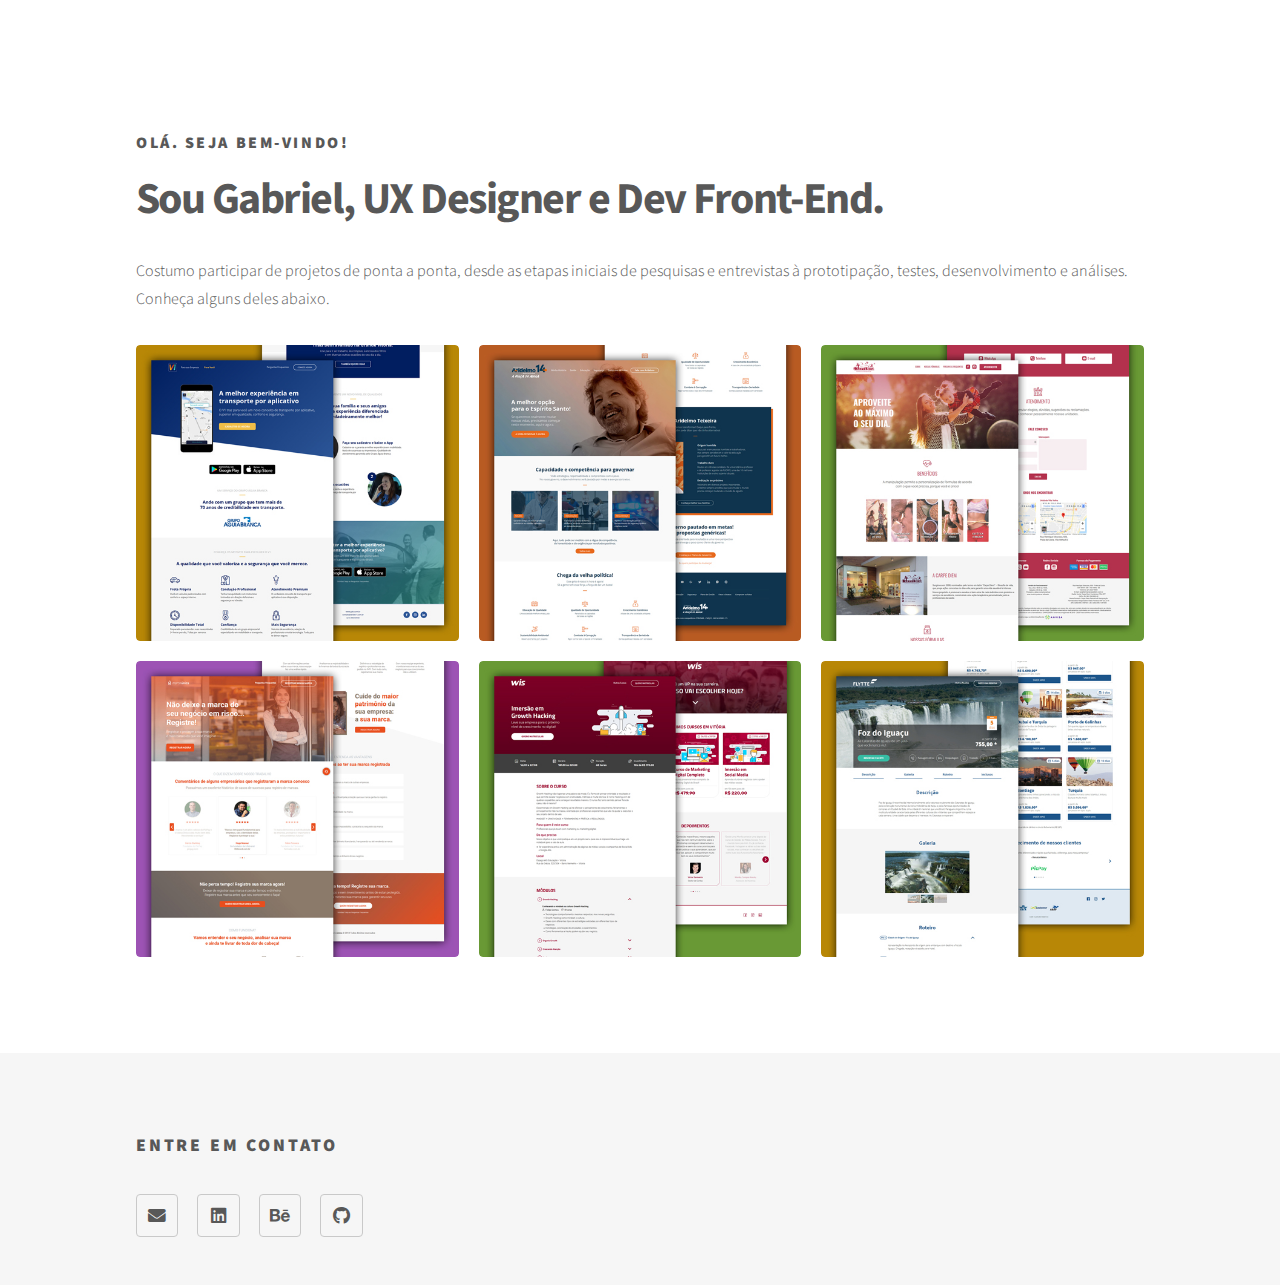
==== index.html @ 39675f52 "Add base files" ====
<!DOCTYPE HTML>
<html>
	<head>
		<title>Gabriel Morozeski | UX Developer</title>
		<meta charset="utf-8" />
		<meta name="viewport" content="width=device-width, initial-scale=1, shrink-to-fit=no">
		<link rel="stylesheet" href="assets/css/main.css" />
		<noscript><link rel="stylesheet" href="assets/css/noscript.css" /></noscript>
	</head>
	<body class="is-preload">
		<!-- Wrapper -->
			<div id="wrapper">

				<!-- Header -->
					<header id="header">
						<div class="inner">

							<!-- Call -->
								<a href="index.html" class="logo">
									<span class="title">Olá. Seja bem-vindo!</span>
								</a>
						</div>
					</header>

				<!-- Main -->
					<div id="main">
						<div class="inner">
							<header>
								<h1>Sou Gabriel, UX Designer e Dev Front-End.</h1>
								<p>Costumo participar de projetos de ponta a ponta, desde as etapas iniciais de pesquisas e entrevistas à prototipação, testes, desenvolvimento e análises.
                  <br>Conheça alguns deles abaixo.
                </p>
							</header>
							<section class="tiles">
								<article class="style1">
									<span class="image">
										<img src="images/pic01.jpg" alt="Preview do projeto V1 do Grupo Águia Branca" />
									</span>
									<a href="https://andev1.com.br/" target="_blank"></a>
								</article>
								<article class="style2">
									<span class="image">
										<img src="images/pic02.jpg" alt="Preview do projeto de Aridelmo, candidato a governador do Espírito Santo" />
									</span>
									<a href="https://aridelmo14.com.br/" target="_blank"></a>
								</article>
								<article class="style3">
									<span class="image">
										<img src="images/pic03.jpg" alt="Preview do projeto para a Farmácia Carpe Diem" />
									</span>
									<a href="https://farmaciacarpediem.com.br/" target="_blank"></a>
								</article>
								<article class="style4">
									<span class="image">
										<img src="images/pic04.jpg" alt="Preview do projeto Marca Única" />
									</span>
									<a href="https://marcaunica.com/" target="_blank"></a>
								</article>
								<article class="style5">
									<span class="image">
										<img src="images/pic05.jpg" alt="Preview do projeto de cursos presenciais da Wis Educação" />
									</span>
									<a href="https://cursos.wiseducacao.com.br/" target="_blank"></a>
								</article>
								<article class="style6">
									<span class="image">
										<img src="images/pic06.jpg" alt="Preview do projeto da Flytte" />
									</span>
									<a href="https://flytte.com.br/pacotes/" target="_blank"></a>
								</article>
							</section>
						</div>
					</div>

				<!-- Footer -->
					<footer id="footer">
						<div class="inner">
							<section>
								<h2>Entre em contato</h2>
								<ul class="icons">
                  <li><a href="mailto:gmorozeski@gmail.com" class="icon solid style2 fa-envelope" target="_blank"><span class="label">Email</span></a></li>
									<li><a href="https://www.linkedin.com/in/gmorozeski/" class="icon brands style2 fa-linkedin" target="_blank"><span class="label">LinkedIn</span></a></li>
									<li><a href="https://www.behance.net/gmorozeski" class="icon brands style2 fa-behance" target="_blank"><span class="label">Behance</span></a></li>
									<li><a href="https://github.com/gmorozeski" class="icon brands style2 fa-github" target="_blank"><span class="label">GitHub</span></a></li>
								</ul>
							</section>
						</div>
					</footer>

			</div>

		<!-- Scripts -->
			<script src="assets/js/jquery.min.js"></script>
			<script src="assets/js/browser.min.js"></script>
			<script src="assets/js/breakpoints.min.js"></script>
			<script src="assets/js/util.js"></script>
			<script src="assets/js/main.js"></script>

	</body>
</html>
---- assets/css/main.css ----
@import url(fontawesome-all.min.css);
@import url("https://fonts.googleapis.com/css?family=Source+Sans+Pro:300,700,900");
/*
	Phantom by HTML5 UP
	html5up.net | @ajlkn
	Free for personal and commercial use under the CCA 3.0 license (html5up.net/license)
*/
html, body, div, span, applet, object,
iframe, h1, h2, h3, h4, h5, h6, p, blockquote,
pre, a, abbr, acronym, address, big, cite,
code, del, dfn, em, img, ins, kbd, q, s, samp,
small, strike, strong, sub, sup, tt, var, b,
u, i, center, dl, dt, dd, ol, ul, li, fieldset,
form, label, legend, table, caption, tbody,
tfoot, thead, tr, th, td, article, aside,
canvas, details, embed, figure, figcaption,
footer, header, hgroup, menu, nav, output, ruby,
section, summary, time, mark, audio, video {
  margin: 0;
  padding: 0;
  border: 0;
  font-size: 100%;
  font: inherit;
  vertical-align: baseline; }

article, aside, details, figcaption, figure,
footer, header, hgroup, menu, nav, section {
  display: block; }

body {
  line-height: 1; }

ol, ul {
  list-style: none; }

blockquote, q {
  quotes: none; }
  blockquote:before, blockquote:after, q:before, q:after {
    content: '';
    content: none; }

table {
  border-collapse: collapse;
  border-spacing: 0; }

body {
  -webkit-text-size-adjust: none; }

mark {
  background-color: transparent;
  color: inherit; }

input::-moz-focus-inner {
  border: 0;
  padding: 0; }

input, select, textarea {
  -moz-appearance: none;
  -webkit-appearance: none;
  -ms-appearance: none;
  appearance: none; }

/* Basic */
@-ms-viewport {
  width: device-width; }
body {
  -ms-overflow-style: scrollbar; }

@media screen and (max-width: 480px) {
  html, body {
    min-width: 320px; } }
html {
  box-sizing: border-box; }

*, *:before, *:after {
  box-sizing: inherit; }

body {
  background: #ffffff; }
  body.is-preload *, body.is-preload *:before, body.is-preload *:after {
    -moz-animation: none !important;
    -webkit-animation: none !important;
    -ms-animation: none !important;
    animation: none !important;
    -moz-transition: none !important;
    -webkit-transition: none !important;
    -ms-transition: none !important;
    transition: none !important; }

/* Type */
body, input, select, textarea {
  color: #585858;
  font-family: "Source Sans Pro", Helvetica, sans-serif;
  font-size: 16pt;
  font-weight: 300;
  line-height: 1.75; }
  @media screen and (max-width: 1680px) {
    body, input, select, textarea {
      font-size: 14pt; } }
  @media screen and (max-width: 1280px) {
    body, input, select, textarea {
      font-size: 12pt; } }

a {
  -moz-transition: border-bottom-color 0.2s ease, color 0.2s ease;
  -webkit-transition: border-bottom-color 0.2s ease, color 0.2s ease;
  -ms-transition: border-bottom-color 0.2s ease, color 0.2s ease;
  transition: border-bottom-color 0.2s ease, color 0.2s ease;
  text-decoration: none;
  color: #585858;
  border-bottom: dotted 1px rgba(88, 88, 88, 0.5); }
  a:hover {
    border-bottom-color: transparent;
    color: #f2849e !important; }

strong, b {
  font-weight: 900; }

em, i {
  font-style: italic; }

p {
  margin: 0 0 2em 0; }

h1 {
  font-size: 2.75em;
  font-weight: 700;
  line-height: 1.3;
  margin: 0 0 1em 0;
  letter-spacing: -0.035em; }
  h1 a {
    color: inherit; }
  @media screen and (max-width: 736px) {
    h1 {
      font-size: 2em;
      margin: 0 0 1em 0; } }
  @media screen and (max-width: 360px) {
    h1 {
      font-size: 1.75em; } }

h2, h3, h4, h5, h6 {
  font-weight: 900;
  line-height: 1.5;
  margin: 0 0 2em 0;
  text-transform: uppercase;
  letter-spacing: 0.16em; }
  h2 a, h3 a, h4 a, h5 a, h6 a {
    color: inherit; }

h2 {
  font-size: 1.1em; }

h3 {
  font-size: 1em; }

h4 {
  font-size: 0.8em; }

h5 {
  font-size: 0.8em; }

h6 {
  font-size: 0.8em; }

@media screen and (max-width: 980px) {
  h1 br, h2 br, h3 br, h4 br, h5 br, h6 br {
    display: none; } }
@media screen and (max-width: 736px) {
  h2 {
    font-size: 1em; }

  h3 {
    font-size: 0.8em; } }
sub {
  font-size: 0.8em;
  position: relative;
  top: 0.5em; }

sup {
  font-size: 0.8em;
  position: relative;
  top: -0.5em; }

blockquote {
  border-left: solid 4px #c9c9c9;
  font-style: italic;
  margin: 0 0 2em 0;
  padding: 0.5em 0 0.5em 2em; }

code {
  background: rgba(144, 144, 144, 0.075);
  border-radius: 4px;
  border: solid 1px #c9c9c9;
  font-family: "Courier New", monospace;
  font-size: 0.9em;
  margin: 0 0.25em;
  padding: 0.25em 0.65em; }

pre {
  -webkit-overflow-scrolling: touch;
  font-family: "Courier New", monospace;
  font-size: 0.9em;
  margin: 0 0 2em 0; }
  pre code {
    display: block;
    line-height: 1.75;
    padding: 1em 1.5em;
    overflow-x: auto; }

hr {
  border: 0;
  border-bottom: solid 1px #c9c9c9;
  margin: 2em 0; }
  hr.major {
    margin: 3em 0; }

.align-left {
  text-align: left; }

.align-center {
  text-align: center; }

.align-right {
  text-align: right; }

/* Row */
.row {
  display: flex;
  flex-wrap: wrap;
  box-sizing: border-box;
  align-items: stretch; }
  .row > * {
    box-sizing: border-box; }
  .row.gtr-uniform > * > :last-child {
    margin-bottom: 0; }
  .row.aln-left {
    justify-content: flex-start; }
  .row.aln-center {
    justify-content: center; }
  .row.aln-right {
    justify-content: flex-end; }
  .row.aln-top {
    align-items: flex-start; }
  .row.aln-middle {
    align-items: center; }
  .row.aln-bottom {
    align-items: flex-end; }
  .row > .imp {
    order: -1; }
  .row > .col-1 {
    width: 8.3333333333%; }
  .row > .off-1 {
    margin-left: 8.3333333333%; }
  .row > .col-2 {
    width: 16.6666666667%; }
  .row > .off-2 {
    margin-left: 16.6666666667%; }
  .row > .col-3 {
    width: 25%; }
  .row > .off-3 {
    margin-left: 25%; }
  .row > .col-4 {
    width: 33.3333333333%; }
  .row > .off-4 {
    margin-left: 33.3333333333%; }
  .row > .col-5 {
    width: 41.6666666667%; }
  .row > .off-5 {
    margin-left: 41.6666666667%; }
  .row > .col-6 {
    width: 50%; }
  .row > .off-6 {
    margin-left: 50%; }
  .row > .col-7 {
    width: 58.3333333333%; }
  .row > .off-7 {
    margin-left: 58.3333333333%; }
  .row > .col-8 {
    width: 66.6666666667%; }
  .row > .off-8 {
    margin-left: 66.6666666667%; }
  .row > .col-9 {
    width: 75%; }
  .row > .off-9 {
    margin-left: 75%; }
  .row > .col-10 {
    width: 83.3333333333%; }
  .row > .off-10 {
    margin-left: 83.3333333333%; }
  .row > .col-11 {
    width: 91.6666666667%; }
  .row > .off-11 {
    margin-left: 91.6666666667%; }
  .row > .col-12 {
    width: 100%; }
  .row > .off-12 {
    margin-left: 100%; }
  .row.gtr-0 {
    margin-top: 0;
    margin-left: 0em; }
    .row.gtr-0 > * {
      padding: 0 0 0 0em; }
    .row.gtr-0.gtr-uniform {
      margin-top: 0em; }
      .row.gtr-0.gtr-uniform > * {
        padding-top: 0em; }
  .row.gtr-25 {
    margin-top: 0;
    margin-left: -0.5em; }
    .row.gtr-25 > * {
      padding: 0 0 0 0.5em; }
    .row.gtr-25.gtr-uniform {
      margin-top: -0.5em; }
      .row.gtr-25.gtr-uniform > * {
        padding-top: 0.5em; }
  .row.gtr-50 {
    margin-top: 0;
    margin-left: -1em; }
    .row.gtr-50 > * {
      padding: 0 0 0 1em; }
    .row.gtr-50.gtr-uniform {
      margin-top: -1em; }
      .row.gtr-50.gtr-uniform > * {
        padding-top: 1em; }
  .row {
    margin-top: 0;
    margin-left: -2em; }
    .row > * {
      padding: 0 0 0 2em; }
    .row.gtr-uniform {
      margin-top: -2em; }
      .row.gtr-uniform > * {
        padding-top: 2em; }
  .row.gtr-150 {
    margin-top: 0;
    margin-left: -3em; }
    .row.gtr-150 > * {
      padding: 0 0 0 3em; }
    .row.gtr-150.gtr-uniform {
      margin-top: -3em; }
      .row.gtr-150.gtr-uniform > * {
        padding-top: 3em; }
  .row.gtr-200 {
    margin-top: 0;
    margin-left: -4em; }
    .row.gtr-200 > * {
      padding: 0 0 0 4em; }
    .row.gtr-200.gtr-uniform {
      margin-top: -4em; }
      .row.gtr-200.gtr-uniform > * {
        padding-top: 4em; }
  @media screen and (max-width: 1680px) {
    .row {
      display: flex;
      flex-wrap: wrap;
      box-sizing: border-box;
      align-items: stretch; }
      .row > * {
        box-sizing: border-box; }
      .row.gtr-uniform > * > :last-child {
        margin-bottom: 0; }
      .row.aln-left {
        justify-content: flex-start; }
      .row.aln-center {
        justify-content: center; }
      .row.aln-right {
        justify-content: flex-end; }
      .row.aln-top {
        align-items: flex-start; }
      .row.aln-middle {
        align-items: center; }
      .row.aln-bottom {
        align-items: flex-end; }
      .row > .imp-xlarge {
        order: -1; }
      .row > .col-1-xlarge {
        width: 8.3333333333%; }
      .row > .off-1-xlarge {
        margin-left: 8.3333333333%; }
      .row > .col-2-xlarge {
        width: 16.6666666667%; }
      .row > .off-2-xlarge {
        margin-left: 16.6666666667%; }
      .row > .col-3-xlarge {
        width: 25%; }
      .row > .off-3-xlarge {
        margin-left: 25%; }
      .row > .col-4-xlarge {
        width: 33.3333333333%; }
      .row > .off-4-xlarge {
        margin-left: 33.3333333333%; }
      .row > .col-5-xlarge {
        width: 41.6666666667%; }
      .row > .off-5-xlarge {
        margin-left: 41.6666666667%; }
      .row > .col-6-xlarge {
        width: 50%; }
      .row > .off-6-xlarge {
        margin-left: 50%; }
      .row > .col-7-xlarge {
        width: 58.3333333333%; }
      .row > .off-7-xlarge {
        margin-left: 58.3333333333%; }
      .row > .col-8-xlarge {
        width: 66.6666666667%; }
      .row > .off-8-xlarge {
        margin-left: 66.6666666667%; }
      .row > .col-9-xlarge {
        width: 75%; }
      .row > .off-9-xlarge {
        margin-left: 75%; }
      .row > .col-10-xlarge {
        width: 83.3333333333%; }
      .row > .off-10-xlarge {
        margin-left: 83.3333333333%; }
      .row > .col-11-xlarge {
        width: 91.6666666667%; }
      .row > .off-11-xlarge {
        margin-left: 91.6666666667%; }
      .row > .col-12-xlarge {
        width: 100%; }
      .row > .off-12-xlarge {
        margin-left: 100%; }
      .row.gtr-0 {
        margin-top: 0;
        margin-left: 0em; }
        .row.gtr-0 > * {
          padding: 0 0 0 0em; }
        .row.gtr-0.gtr-uniform {
          margin-top: 0em; }
          .row.gtr-0.gtr-uniform > * {
            padding-top: 0em; }
      .row.gtr-25 {
        margin-top: 0;
        margin-left: -0.5em; }
        .row.gtr-25 > * {
          padding: 0 0 0 0.5em; }
        .row.gtr-25.gtr-uniform {
          margin-top: -0.5em; }
          .row.gtr-25.gtr-uniform > * {
            padding-top: 0.5em; }
      .row.gtr-50 {
        margin-top: 0;
        margin-left: -1em; }
        .row.gtr-50 > * {
          padding: 0 0 0 1em; }
        .row.gtr-50.gtr-uniform {
          margin-top: -1em; }
          .row.gtr-50.gtr-uniform > * {
            padding-top: 1em; }
      .row {
        margin-top: 0;
        margin-left: -2em; }
        .row > * {
          padding: 0 0 0 2em; }
        .row.gtr-uniform {
          margin-top: -2em; }
          .row.gtr-uniform > * {
            padding-top: 2em; }
      .row.gtr-150 {
        margin-top: 0;
        margin-left: -3em; }
        .row.gtr-150 > * {
          padding: 0 0 0 3em; }
        .row.gtr-150.gtr-uniform {
          margin-top: -3em; }
          .row.gtr-150.gtr-uniform > * {
            padding-top: 3em; }
      .row.gtr-200 {
        margin-top: 0;
        margin-left: -4em; }
        .row.gtr-200 > * {
          padding: 0 0 0 4em; }
        .row.gtr-200.gtr-uniform {
          margin-top: -4em; }
          .row.gtr-200.gtr-uniform > * {
            padding-top: 4em; } }
  @media screen and (max-width: 1280px) {
    .row {
      display: flex;
      flex-wrap: wrap;
      box-sizing: border-box;
      align-items: stretch; }
      .row > * {
        box-sizing: border-box; }
      .row.gtr-uniform > * > :last-child {
        margin-bottom: 0; }
      .row.aln-left {
        justify-content: flex-start; }
      .row.aln-center {
        justify-content: center; }
      .row.aln-right {
        justify-content: flex-end; }
      .row.aln-top {
        align-items: flex-start; }
      .row.aln-middle {
        align-items: center; }
      .row.aln-bottom {
        align-items: flex-end; }
      .row > .imp-large {
        order: -1; }
      .row > .col-1-large {
        width: 8.3333333333%; }
      .row > .off-1-large {
        margin-left: 8.3333333333%; }
      .row > .col-2-large {
        width: 16.6666666667%; }
      .row > .off-2-large {
        margin-left: 16.6666666667%; }
      .row > .col-3-large {
        width: 25%; }
      .row > .off-3-large {
        margin-left: 25%; }
      .row > .col-4-large {
        width: 33.3333333333%; }
      .row > .off-4-large {
        margin-left: 33.3333333333%; }
      .row > .col-5-large {
        width: 41.6666666667%; }
      .row > .off-5-large {
        margin-left: 41.6666666667%; }
      .row > .col-6-large {
        width: 50%; }
      .row > .off-6-large {
        margin-left: 50%; }
      .row > .col-7-large {
        width: 58.3333333333%; }
      .row > .off-7-large {
        margin-left: 58.3333333333%; }
      .row > .col-8-large {
        width: 66.6666666667%; }
      .row > .off-8-large {
        margin-left: 66.6666666667%; }
      .row > .col-9-large {
        width: 75%; }
      .row > .off-9-large {
        margin-left: 75%; }
      .row > .col-10-large {
        width: 83.3333333333%; }
      .row > .off-10-large {
        margin-left: 83.3333333333%; }
      .row > .col-11-large {
        width: 91.6666666667%; }
      .row > .off-11-large {
        margin-left: 91.6666666667%; }
      .row > .col-12-large {
        width: 100%; }
      .row > .off-12-large {
        margin-left: 100%; }
      .row.gtr-0 {
        margin-top: 0;
        margin-left: 0em; }
        .row.gtr-0 > * {
          padding: 0 0 0 0em; }
        .row.gtr-0.gtr-uniform {
          margin-top: 0em; }
          .row.gtr-0.gtr-uniform > * {
            padding-top: 0em; }
      .row.gtr-25 {
        margin-top: 0;
        margin-left: -0.5em; }
        .row.gtr-25 > * {
          padding: 0 0 0 0.5em; }
        .row.gtr-25.gtr-uniform {
          margin-top: -0.5em; }
          .row.gtr-25.gtr-uniform > * {
            padding-top: 0.5em; }
      .row.gtr-50 {
        margin-top: 0;
        margin-left: -1em; }
        .row.gtr-50 > * {
          padding: 0 0 0 1em; }
        .row.gtr-50.gtr-uniform {
          margin-top: -1em; }
          .row.gtr-50.gtr-uniform > * {
            padding-top: 1em; }
      .row {
        margin-top: 0;
        margin-left: -2em; }
        .row > * {
          padding: 0 0 0 2em; }
        .row.gtr-uniform {
          margin-top: -2em; }
          .row.gtr-uniform > * {
            padding-top: 2em; }
      .row.gtr-150 {
        margin-top: 0;
        margin-left: -3em; }
        .row.gtr-150 > * {
          padding: 0 0 0 3em; }
        .row.gtr-150.gtr-uniform {
          margin-top: -3em; }
          .row.gtr-150.gtr-uniform > * {
            padding-top: 3em; }
      .row.gtr-200 {
        margin-top: 0;
        margin-left: -4em; }
        .row.gtr-200 > * {
          padding: 0 0 0 4em; }
        .row.gtr-200.gtr-uniform {
          margin-top: -4em; }
          .row.gtr-200.gtr-uniform > * {
            padding-top: 4em; } }
  @media screen and (max-width: 980px) {
    .row {
      display: flex;
      flex-wrap: wrap;
      box-sizing: border-box;
      align-items: stretch; }
      .row > * {
        box-sizing: border-box; }
      .row.gtr-uniform > * > :last-child {
        margin-bottom: 0; }
      .row.aln-left {
        justify-content: flex-start; }
      .row.aln-center {
        justify-content: center; }
      .row.aln-right {
        justify-content: flex-end; }
      .row.aln-top {
        align-items: flex-start; }
      .row.aln-middle {
        align-items: center; }
      .row.aln-bottom {
        align-items: flex-end; }
      .row > .imp-medium {
        order: -1; }
      .row > .col-1-medium {
        width: 8.3333333333%; }
      .row > .off-1-medium {
        margin-left: 8.3333333333%; }
      .row > .col-2-medium {
        width: 16.6666666667%; }
      .row > .off-2-medium {
        margin-left: 16.6666666667%; }
      .row > .col-3-medium {
        width: 25%; }
      .row > .off-3-medium {
        margin-left: 25%; }
      .row > .col-4-medium {
        width: 33.3333333333%; }
      .row > .off-4-medium {
        margin-left: 33.3333333333%; }
      .row > .col-5-medium {
        width: 41.6666666667%; }
      .row > .off-5-medium {
        margin-left: 41.6666666667%; }
      .row > .col-6-medium {
        width: 50%; }
      .row > .off-6-medium {
        margin-left: 50%; }
      .row > .col-7-medium {
        width: 58.3333333333%; }
      .row > .off-7-medium {
        margin-left: 58.3333333333%; }
      .row > .col-8-medium {
        width: 66.6666666667%; }
      .row > .off-8-medium {
        margin-left: 66.6666666667%; }
      .row > .col-9-medium {
        width: 75%; }
      .row > .off-9-medium {
        margin-left: 75%; }
      .row > .col-10-medium {
        width: 83.3333333333%; }
      .row > .off-10-medium {
        margin-left: 83.3333333333%; }
      .row > .col-11-medium {
        width: 91.6666666667%; }
      .row > .off-11-medium {
        margin-left: 91.6666666667%; }
      .row > .col-12-medium {
        width: 100%; }
      .row > .off-12-medium {
        margin-left: 100%; }
      .row.gtr-0 {
        margin-top: 0;
        margin-left: 0em; }
        .row.gtr-0 > * {
          padding: 0 0 0 0em; }
        .row.gtr-0.gtr-uniform {
          margin-top: 0em; }
          .row.gtr-0.gtr-uniform > * {
            padding-top: 0em; }
      .row.gtr-25 {
        margin-top: 0;
        margin-left: -0.375em; }
        .row.gtr-25 > * {
          padding: 0 0 0 0.375em; }
        .row.gtr-25.gtr-uniform {
          margin-top: -0.375em; }
          .row.gtr-25.gtr-uniform > * {
            padding-top: 0.375em; }
      .row.gtr-50 {
        margin-top: 0;
        margin-left: -0.75em; }
        .row.gtr-50 > * {
          padding: 0 0 0 0.75em; }
        .row.gtr-50.gtr-uniform {
          margin-top: -0.75em; }
          .row.gtr-50.gtr-uniform > * {
            padding-top: 0.75em; }
      .row {
        margin-top: 0;
        margin-left: -1.5em; }
        .row > * {
          padding: 0 0 0 1.5em; }
        .row.gtr-uniform {
          margin-top: -1.5em; }
          .row.gtr-uniform > * {
            padding-top: 1.5em; }
      .row.gtr-150 {
        margin-top: 0;
        margin-left: -2.25em; }
        .row.gtr-150 > * {
          padding: 0 0 0 2.25em; }
        .row.gtr-150.gtr-uniform {
          margin-top: -2.25em; }
          .row.gtr-150.gtr-uniform > * {
            padding-top: 2.25em; }
      .row.gtr-200 {
        margin-top: 0;
        margin-left: -3em; }
        .row.gtr-200 > * {
          padding: 0 0 0 3em; }
        .row.gtr-200.gtr-uniform {
          margin-top: -3em; }
          .row.gtr-200.gtr-uniform > * {
            padding-top: 3em; } }
  @media screen and (max-width: 736px) {
    .row {
      display: flex;
      flex-wrap: wrap;
      box-sizing: border-box;
      align-items: stretch; }
      .row > * {
        box-sizing: border-box; }
      .row.gtr-uniform > * > :last-child {
        margin-bottom: 0; }
      .row.aln-left {
        justify-content: flex-start; }
      .row.aln-center {
        justify-content: center; }
      .row.aln-right {
        justify-content: flex-end; }
      .row.aln-top {
        align-items: flex-start; }
      .row.aln-middle {
        align-items: center; }
      .row.aln-bottom {
        align-items: flex-end; }
      .row > .imp-small {
        order: -1; }
      .row > .col-1-small {
        width: 8.3333333333%; }
      .row > .off-1-small {
        margin-left: 8.3333333333%; }
      .row > .col-2-small {
        width: 16.6666666667%; }
      .row > .off-2-small {
        margin-left: 16.6666666667%; }
      .row > .col-3-small {
        width: 25%; }
      .row > .off-3-small {
        margin-left: 25%; }
      .row > .col-4-small {
        width: 33.3333333333%; }
      .row > .off-4-small {
        margin-left: 33.3333333333%; }
      .row > .col-5-small {
        width: 41.6666666667%; }
      .row > .off-5-small {
        margin-left: 41.6666666667%; }
      .row > .col-6-small {
        width: 50%; }
      .row > .off-6-small {
        margin-left: 50%; }
      .row > .col-7-small {
        width: 58.3333333333%; }
      .row > .off-7-small {
        margin-left: 58.3333333333%; }
      .row > .col-8-small {
        width: 66.6666666667%; }
      .row > .off-8-small {
        margin-left: 66.6666666667%; }
      .row > .col-9-small {
        width: 75%; }
      .row > .off-9-small {
        margin-left: 75%; }
      .row > .col-10-small {
        width: 83.3333333333%; }
      .row > .off-10-small {
        margin-left: 83.3333333333%; }
      .row > .col-11-small {
        width: 91.6666666667%; }
      .row > .off-11-small {
        margin-left: 91.6666666667%; }
      .row > .col-12-small {
        width: 100%; }
      .row > .off-12-small {
        margin-left: 100%; }
      .row.gtr-0 {
        margin-top: 0;
        margin-left: 0em; }
        .row.gtr-0 > * {
          padding: 0 0 0 0em; }
        .row.gtr-0.gtr-uniform {
          margin-top: 0em; }
          .row.gtr-0.gtr-uniform > * {
            padding-top: 0em; }
      .row.gtr-25 {
        margin-top: 0;
        margin-left: -0.25em; }
        .row.gtr-25 > * {
          padding: 0 0 0 0.25em; }
        .row.gtr-25.gtr-uniform {
          margin-top: -0.25em; }
          .row.gtr-25.gtr-uniform > * {
            padding-top: 0.25em; }
      .row.gtr-50 {
        margin-top: 0;
        margin-left: -0.5em; }
        .row.gtr-50 > * {
          padding: 0 0 0 0.5em; }
        .row.gtr-50.gtr-uniform {
          margin-top: -0.5em; }
          .row.gtr-50.gtr-uniform > * {
            padding-top: 0.5em; }
      .row {
        margin-top: 0;
        margin-left: -1em; }
        .row > * {
          padding: 0 0 0 1em; }
        .row.gtr-uniform {
          margin-top: -1em; }
          .row.gtr-uniform > * {
            padding-top: 1em; }
      .row.gtr-150 {
        margin-top: 0;
        margin-left: -1.5em; }
        .row.gtr-150 > * {
          padding: 0 0 0 1.5em; }
        .row.gtr-150.gtr-uniform {
          margin-top: -1.5em; }
          .row.gtr-150.gtr-uniform > * {
            padding-top: 1.5em; }
      .row.gtr-200 {
        margin-top: 0;
        margin-left: -2em; }
        .row.gtr-200 > * {
          padding: 0 0 0 2em; }
        .row.gtr-200.gtr-uniform {
          margin-top: -2em; }
          .row.gtr-200.gtr-uniform > * {
            padding-top: 2em; } }
  @media screen and (max-width: 480px) {
    .row {
      display: flex;
      flex-wrap: wrap;
      box-sizing: border-box;
      align-items: stretch; }
      .row > * {
        box-sizing: border-box; }
      .row.gtr-uniform > * > :last-child {
        margin-bottom: 0; }
      .row.aln-left {
        justify-content: flex-start; }
      .row.aln-center {
        justify-content: center; }
      .row.aln-right {
        justify-content: flex-end; }
      .row.aln-top {
        align-items: flex-start; }
      .row.aln-middle {
        align-items: center; }
      .row.aln-bottom {
        align-items: flex-end; }
      .row > .imp-xsmall {
        order: -1; }
      .row > .col-1-xsmall {
        width: 8.3333333333%; }
      .row > .off-1-xsmall {
        margin-left: 8.3333333333%; }
      .row > .col-2-xsmall {
        width: 16.6666666667%; }
      .row > .off-2-xsmall {
        margin-left: 16.6666666667%; }
      .row > .col-3-xsmall {
        width: 25%; }
      .row > .off-3-xsmall {
        margin-left: 25%; }
      .row > .col-4-xsmall {
        width: 33.3333333333%; }
      .row > .off-4-xsmall {
        margin-left: 33.3333333333%; }
      .row > .col-5-xsmall {
        width: 41.6666666667%; }
      .row > .off-5-xsmall {
        margin-left: 41.6666666667%; }
      .row > .col-6-xsmall {
        width: 50%; }
      .row > .off-6-xsmall {
        margin-left: 50%; }
      .row > .col-7-xsmall {
        width: 58.3333333333%; }
      .row > .off-7-xsmall {
        margin-left: 58.3333333333%; }
      .row > .col-8-xsmall {
        width: 66.6666666667%; }
      .row > .off-8-xsmall {
        margin-left: 66.6666666667%; }
      .row > .col-9-xsmall {
        width: 75%; }
      .row > .off-9-xsmall {
        margin-left: 75%; }
      .row > .col-10-xsmall {
        width: 83.3333333333%; }
      .row > .off-10-xsmall {
        margin-left: 83.3333333333%; }
      .row > .col-11-xsmall {
        width: 91.6666666667%; }
      .row > .off-11-xsmall {
        margin-left: 91.6666666667%; }
      .row > .col-12-xsmall {
        width: 100%; }
      .row > .off-12-xsmall {
        margin-left: 100%; }
      .row.gtr-0 {
        margin-top: 0;
        margin-left: 0em; }
        .row.gtr-0 > * {
          padding: 0 0 0 0em; }
        .row.gtr-0.gtr-uniform {
          margin-top: 0em; }
          .row.gtr-0.gtr-uniform > * {
            padding-top: 0em; }
      .row.gtr-25 {
        margin-top: 0;
        margin-left: -0.25em; }
        .row.gtr-25 > * {
          padding: 0 0 0 0.25em; }
        .row.gtr-25.gtr-uniform {
          margin-top: -0.25em; }
          .row.gtr-25.gtr-uniform > * {
            padding-top: 0.25em; }
      .row.gtr-50 {
        margin-top: 0;
        margin-left: -0.5em; }
        .row.gtr-50 > * {
          padding: 0 0 0 0.5em; }
        .row.gtr-50.gtr-uniform {
          margin-top: -0.5em; }
          .row.gtr-50.gtr-uniform > * {
            padding-top: 0.5em; }
      .row {
        margin-top: 0;
        margin-left: -1em; }
        .row > * {
          padding: 0 0 0 1em; }
        .row.gtr-uniform {
          margin-top: -1em; }
          .row.gtr-uniform > * {
            padding-top: 1em; }
      .row.gtr-150 {
        margin-top: 0;
        margin-left: -1.5em; }
        .row.gtr-150 > * {
          padding: 0 0 0 1.5em; }
        .row.gtr-150.gtr-uniform {
          margin-top: -1.5em; }
          .row.gtr-150.gtr-uniform > * {
            padding-top: 1.5em; }
      .row.gtr-200 {
        margin-top: 0;
        margin-left: -2em; }
        .row.gtr-200 > * {
          padding: 0 0 0 2em; }
        .row.gtr-200.gtr-uniform {
          margin-top: -2em; }
          .row.gtr-200.gtr-uniform > * {
            padding-top: 2em; } }

/* Section/Article */
section.special, article.special {
  text-align: center; }

header p {
  margin-top: -1em; }
@media screen and (max-width: 736px) {
  header p {
    margin-top: 0; } }

/* Icon */
.icon {
  text-decoration: none;
  border-bottom: none;
  position: relative; }
  .icon:before {
    -moz-osx-font-smoothing: grayscale;
    -webkit-font-smoothing: antialiased;
    display: inline-block;
    font-style: normal;
    font-variant: normal;
    text-rendering: auto;
    line-height: 1;
    text-transform: none !important;
    font-family: 'Font Awesome 5 Free';
    font-weight: 400; }
  .icon > .label {
    display: none; }
  .icon:before {
    line-height: inherit; }
  .icon.solid:before {
    font-weight: 900; }
  .icon.brands:before {
    font-family: 'Font Awesome 5 Brands'; }
  .icon.style2 {
    -moz-transition: background-color 0.2s ease-in-out, color 0.2s ease-in-out, border-color 0.2s ease-in-out;
    -webkit-transition: background-color 0.2s ease-in-out, color 0.2s ease-in-out, border-color 0.2s ease-in-out;
    -ms-transition: background-color 0.2s ease-in-out, color 0.2s ease-in-out, border-color 0.2s ease-in-out;
    transition: background-color 0.2s ease-in-out, color 0.2s ease-in-out, border-color 0.2s ease-in-out;
    background-color: transparent;
    border: solid 1px #c9c9c9;
    border-radius: 4px;
    width: 2.65em;
    height: 2.65em;
    display: inline-block;
    text-align: center;
    line-height: 2.65em;
    color: inherit; }
    .icon.style2:before {
      font-size: 1.1em; }
    .icon.style2:hover {
      color: #f2849e;
      border-color: #f2849e; }
    .icon.style2:active {
      background-color: rgba(242, 132, 158, 0.1); }

/* List */
ol {
  list-style: decimal;
  margin: 0 0 2em 0;
  padding-left: 1.25em; }
  ol li {
    padding-left: 0.25em; }

ul {
  list-style: disc;
  margin: 0 0 2em 0;
  padding-left: 1em; }
  ul li {
    padding-left: 0.5em; }
  ul.alt {
    list-style: none;
    padding-left: 0; }
    ul.alt li {
      border-top: solid 1px #c9c9c9;
      padding: 0.5em 0; }
      ul.alt li:first-child {
        border-top: 0;
        padding-top: 0; }

dl {
  margin: 0 0 2em 0; }
  dl dt {
    display: block;
    font-weight: 900;
    margin: 0 0 1em 0; }
  dl dd {
    margin-left: 2em; }

/* Actions */
ul.actions {
  display: -moz-flex;
  display: -webkit-flex;
  display: -ms-flex;
  display: flex;
  cursor: default;
  list-style: none;
  margin-left: -1em;
  padding-left: 0; }
  ul.actions li {
    padding: 0 0 0 1em;
    vertical-align: middle; }
  ul.actions.special {
    -moz-justify-content: center;
    -webkit-justify-content: center;
    -ms-justify-content: center;
    justify-content: center;
    width: 100%;
    margin-left: 0; }
    ul.actions.special li:first-child {
      padding-left: 0; }
  ul.actions.stacked {
    -moz-flex-direction: column;
    -webkit-flex-direction: column;
    -ms-flex-direction: column;
    flex-direction: column;
    margin-left: 0; }
    ul.actions.stacked li {
      padding: 1.3em 0 0 0; }
      ul.actions.stacked li:first-child {
        padding-top: 0; }
  ul.actions.fit {
    width: calc(100% + 1em); }
    ul.actions.fit li {
      -moz-flex-grow: 1;
      -webkit-flex-grow: 1;
      -ms-flex-grow: 1;
      flex-grow: 1;
      -moz-flex-shrink: 1;
      -webkit-flex-shrink: 1;
      -ms-flex-shrink: 1;
      flex-shrink: 1;
      width: 100%; }
      ul.actions.fit li > * {
        width: 100%; }
    ul.actions.fit.stacked {
      width: 100%; }
  @media screen and (max-width: 480px) {
    ul.actions:not(.fixed) {
      -moz-flex-direction: column;
      -webkit-flex-direction: column;
      -ms-flex-direction: column;
      flex-direction: column;
      margin-left: 0;
      width: 100% !important; }
      ul.actions:not(.fixed) li {
        -moz-flex-grow: 1;
        -webkit-flex-grow: 1;
        -ms-flex-grow: 1;
        flex-grow: 1;
        -moz-flex-shrink: 1;
        -webkit-flex-shrink: 1;
        -ms-flex-shrink: 1;
        flex-shrink: 1;
        padding: 1em 0 0 0;
        text-align: center;
        width: 100%; }
        ul.actions:not(.fixed) li > * {
          width: 100%; }
        ul.actions:not(.fixed) li:first-child {
          padding-top: 0; }
        ul.actions:not(.fixed) li input[type="submit"],
        ul.actions:not(.fixed) li input[type="reset"],
        ul.actions:not(.fixed) li input[type="button"],
        ul.actions:not(.fixed) li button,
        ul.actions:not(.fixed) li .button {
          width: 100%; }
          ul.actions:not(.fixed) li input[type="submit"].icon:before,
          ul.actions:not(.fixed) li input[type="reset"].icon:before,
          ul.actions:not(.fixed) li input[type="button"].icon:before,
          ul.actions:not(.fixed) li button.icon:before,
          ul.actions:not(.fixed) li .button.icon:before {
            margin-left: -0.5rem; } }

/* Icons */
ul.icons {
  cursor: default;
  list-style: none;
  padding-left: 0;
  margin: -1em 0 2em -1em; }
  ul.icons li {
    display: inline-block;
    padding: 1em 0 0 1em; }

/* Form */
form {
  margin: 0 0 2em 0;
  overflow-x: hidden; }
  form > :last-child {
    margin-bottom: 0; }
  form > .fields {
    display: -moz-flex;
    display: -webkit-flex;
    display: -ms-flex;
    display: flex;
    -moz-flex-wrap: wrap;
    -webkit-flex-wrap: wrap;
    -ms-flex-wrap: wrap;
    flex-wrap: wrap;
    width: calc(100% + 3em);
    margin: -1.5em 0 2em -1.5em; }
    form > .fields > .field {
      -moz-flex-grow: 0;
      -webkit-flex-grow: 0;
      -ms-flex-grow: 0;
      flex-grow: 0;
      -moz-flex-shrink: 0;
      -webkit-flex-shrink: 0;
      -ms-flex-shrink: 0;
      flex-shrink: 0;
      padding: 1.5em 0 0 1.5em;
      width: calc(100% - 1.5em); }
      form > .fields > .field.half {
        width: calc(50% - 0.75em); }
      form > .fields > .field.third {
        width: calc(100%/3 - 0.5em); }
      form > .fields > .field.quarter {
        width: calc(25% - 0.375em); }
  @media screen and (max-width: 480px) {
    form > .fields {
      width: calc(100% + 3em);
      margin: -1.5em 0 2em -1.5em; }
      form > .fields > .field {
        padding: 1.5em 0 0 1.5em;
        width: calc(100% - 1.5em); }
        form > .fields > .field.half {
          width: calc(100% - 1.5em); }
        form > .fields > .field.third {
          width: calc(100% - 1.5em); }
        form > .fields > .field.quarter {
          width: calc(100% - 1.5em); } }

label {
  display: block;
  font-size: 0.9em;
  font-weight: 900;
  margin: 0 0 1em 0; }

input[type="text"],
input[type="password"],
input[type="email"],
input[type="tel"],
select,
textarea {
  -moz-appearance: none;
  -webkit-appearance: none;
  -ms-appearance: none;
  appearance: none;
  background-color: transparent;
  border: none;
  border-radius: 0;
  border-bottom: solid 1px #c9c9c9;
  color: inherit;
  display: block;
  outline: 0;
  padding: 0;
  text-decoration: none;
  width: 100%; }
  input[type="text"]:invalid,
  input[type="password"]:invalid,
  input[type="email"]:invalid,
  input[type="tel"]:invalid,
  select:invalid,
  textarea:invalid {
    box-shadow: none; }
  input[type="text"]:focus,
  input[type="password"]:focus,
  input[type="email"]:focus,
  input[type="tel"]:focus,
  select:focus,
  textarea:focus {
    border-bottom-color: #f2849e;
    box-shadow: inset 0 -1px 0 0 #f2849e; }

select {
  background-image: url("data:image/svg+xml;charset=utf8,%3Csvg xmlns='http://www.w3.org/2000/svg' width='40' height='40' preserveAspectRatio='none' viewBox='0 0 40 40'%3E%3Cpath d='M9.4,12.3l10.4,10.4l10.4-10.4c0.2-0.2,0.5-0.4,0.9-0.4c0.3,0,0.6,0.1,0.9,0.4l3.3,3.3c0.2,0.2,0.4,0.5,0.4,0.9 c0,0.4-0.1,0.6-0.4,0.9L20.7,31.9c-0.2,0.2-0.5,0.4-0.9,0.4c-0.3,0-0.6-0.1-0.9-0.4L4.3,17.3c-0.2-0.2-0.4-0.5-0.4-0.9 c0-0.4,0.1-0.6,0.4-0.9l3.3-3.3c0.2-0.2,0.5-0.4,0.9-0.4S9.1,12.1,9.4,12.3z' fill='%23c9c9c9' /%3E%3C/svg%3E");
  background-size: 1.25rem;
  background-repeat: no-repeat;
  background-position: calc(100% - 1rem) center;
  height: 3em;
  padding-right: 3em;
  text-overflow: ellipsis; }
  select option {
    background: #ffffff; }
  select:focus::-ms-value {
    background-color: transparent; }
  select::-ms-expand {
    display: none; }

input[type="text"],
input[type="password"],
input[type="email"],
select {
  height: 3em; }

textarea {
  padding: 0;
  min-height: 3.75em; }

input[type="checkbox"],
input[type="radio"] {
  -moz-appearance: none;
  -webkit-appearance: none;
  -ms-appearance: none;
  appearance: none;
  display: block;
  float: left;
  margin-right: -2em;
  opacity: 0;
  width: 1em;
  z-index: -1; }
  input[type="checkbox"] + label,
  input[type="radio"] + label {
    text-decoration: none;
    color: #585858;
    cursor: pointer;
    display: inline-block;
    font-size: 1em;
    font-weight: 300;
    padding-left: 2.55em;
    padding-right: 0.75em;
    position: relative; }
    input[type="checkbox"] + label:before,
    input[type="radio"] + label:before {
      -moz-osx-font-smoothing: grayscale;
      -webkit-font-smoothing: antialiased;
      display: inline-block;
      font-style: normal;
      font-variant: normal;
      text-rendering: auto;
      line-height: 1;
      text-transform: none !important;
      font-family: 'Font Awesome 5 Free';
      font-weight: 900; }
    input[type="checkbox"] + label:before,
    input[type="radio"] + label:before {
      border-radius: 4px;
      border: solid 1px #c9c9c9;
      content: '';
      display: inline-block;
      font-size: 0.8em;
      height: 2.25em;
      left: 0;
      line-height: 2.25em;
      position: absolute;
      text-align: center;
      top: 0;
      width: 2.25em; }
  input[type="checkbox"]:checked + label:before,
  input[type="radio"]:checked + label:before {
    background: #585858;
    border-color: #585858;
    color: #ffffff;
    content: '\f00c'; }
  input[type="checkbox"]:focus + label:before,
  input[type="radio"]:focus + label:before {
    border-color: #f2849e;
    box-shadow: 0 0 0 1px #f2849e; }

input[type="checkbox"] + label:before {
  border-radius: 4px; }

input[type="radio"] + label:before {
  border-radius: 100%; }

/* Box */
.box {
  border-radius: 4px;
  border: solid 1px #c9c9c9;
  margin-bottom: 2em;
  padding: 1.5em; }
  .box > :last-child,
  .box > :last-child > :last-child,
  .box > :last-child > :last-child > :last-child {
    margin-bottom: 0; }
  .box.alt {
    border: 0;
    border-radius: 0;
    padding: 0; }

/* Image */
.image {
  border-radius: 4px;
  border: 0;
  display: inline-block;
  position: relative; }
  .image img {
    border-radius: 4px;
    display: block; }
  .image.left, .image.right {
    max-width: 40%; }
    .image.left img, .image.right img {
      width: 100%; }
  .image.left {
    float: left;
    padding: 0 1.5em 1em 0;
    top: 0.25em; }
  .image.right {
    float: right;
    padding: 0 0 1em 1.5em;
    top: 0.25em; }
  .image.fit {
    display: block;
    margin: 0 0 2em 0;
    width: 100%; }
    .image.fit img {
      width: 100%; }
  .image.main {
    display: block;
    margin: 0 0 3em 0;
    width: 100%; }
    .image.main img {
      width: 100%; }
    @media screen and (max-width: 736px) {
      .image.main {
        margin: 0 0 2em 0; } }

/* Table */
.table-wrapper {
  -webkit-overflow-scrolling: touch;
  overflow-x: auto; }

table {
  margin: 0 0 2em 0;
  width: 100%; }
  table tbody tr {
    border: solid 1px #c9c9c9;
    border-left: 0;
    border-right: 0; }
    table tbody tr:nth-child(2n + 1) {
      background-color: rgba(144, 144, 144, 0.075); }
  table td {
    padding: 0.75em 0.75em; }
  table th {
    font-size: 0.9em;
    font-weight: 900;
    padding: 0 0.75em 0.75em 0.75em;
    text-align: left; }
  table thead {
    border-bottom: solid 2px #c9c9c9; }
  table tfoot {
    border-top: solid 2px #c9c9c9; }
  table.alt {
    border-collapse: separate; }
    table.alt tbody tr td {
      border: solid 1px #c9c9c9;
      border-left-width: 0;
      border-top-width: 0; }
      table.alt tbody tr td:first-child {
        border-left-width: 1px; }
    table.alt tbody tr:first-child td {
      border-top-width: 1px; }
    table.alt thead {
      border-bottom: 0; }
    table.alt tfoot {
      border-top: 0; }

/* Button */
input[type="submit"],
input[type="reset"],
input[type="button"],
button,
.button {
  -moz-appearance: none;
  -webkit-appearance: none;
  -ms-appearance: none;
  appearance: none;
  -moz-transition: background-color 0.2s ease-in-out, color 0.2s ease-in-out, box-shadow 0.2s ease-in-out;
  -webkit-transition: background-color 0.2s ease-in-out, color 0.2s ease-in-out, box-shadow 0.2s ease-in-out;
  -ms-transition: background-color 0.2s ease-in-out, color 0.2s ease-in-out, box-shadow 0.2s ease-in-out;
  transition: background-color 0.2s ease-in-out, color 0.2s ease-in-out, box-shadow 0.2s ease-in-out;
  background-color: transparent;
  border-radius: 4px;
  border: 0;
  box-shadow: inset 0 0 0 2px #585858;
  color: #585858 !important;
  cursor: pointer;
  display: inline-block;
  font-size: 0.8em;
  font-weight: 900;
  height: 3.5em;
  letter-spacing: 0.16em;
  line-height: 3.45em;
  overflow: hidden;
  padding: 0 1.25em 0 1.41em;
  text-align: center;
  text-decoration: none;
  text-overflow: ellipsis;
  text-transform: uppercase;
  white-space: nowrap; }
  input[type="submit"].icon:before,
  input[type="reset"].icon:before,
  input[type="button"].icon:before,
  button.icon:before,
  .button.icon:before {
    margin-right: 0.5em; }
  input[type="submit"].fit,
  input[type="reset"].fit,
  input[type="button"].fit,
  button.fit,
  .button.fit {
    width: 100%; }
  input[type="submit"]:hover,
  input[type="reset"]:hover,
  input[type="button"]:hover,
  button:hover,
  .button:hover {
    color: #f2849e !important;
    box-shadow: inset 0 0 0 2px #f2849e; }
  input[type="submit"]:active,
  input[type="reset"]:active,
  input[type="button"]:active,
  button:active,
  .button:active {
    background-color: rgba(242, 132, 158, 0.1); }
  input[type="submit"].small,
  input[type="reset"].small,
  input[type="button"].small,
  button.small,
  .button.small {
    font-size: 0.6em; }
  input[type="submit"].large,
  input[type="reset"].large,
  input[type="button"].large,
  button.large,
  .button.large {
    font-size: 1em; }
  input[type="submit"].primary,
  input[type="reset"].primary,
  input[type="button"].primary,
  button.primary,
  .button.primary {
    box-shadow: none;
    background-color: #585858;
    color: #ffffff !important; }
    input[type="submit"].primary:hover,
    input[type="reset"].primary:hover,
    input[type="button"].primary:hover,
    button.primary:hover,
    .button.primary:hover {
      background-color: #f2849e; }
    input[type="submit"].primary:active,
    input[type="reset"].primary:active,
    input[type="button"].primary:active,
    button.primary:active,
    .button.primary:active {
      background-color: #ee5f81; }
  input[type="submit"].disabled, input[type="submit"]:disabled,
  input[type="reset"].disabled,
  input[type="reset"]:disabled,
  input[type="button"].disabled,
  input[type="button"]:disabled,
  button.disabled,
  button:disabled,
  .button.disabled,
  .button:disabled {
    pointer-events: none;
    opacity: 0.25; }

/* Tiles */
.tiles {
  display: -moz-flex;
  display: -webkit-flex;
  display: -ms-flex;
  display: flex;
  -moz-flex-wrap: wrap;
  -webkit-flex-wrap: wrap;
  -ms-flex-wrap: wrap;
  flex-wrap: wrap;
  postiion: relative;
  margin: -2.5em 0 0 -2.5em; }
  .tiles article {
    -moz-transition: -moz-transform 0.5s ease, opacity 0.5s ease;
    -webkit-transition: -webkit-transform 0.5s ease, opacity 0.5s ease;
    -ms-transition: -ms-transform 0.5s ease, opacity 0.5s ease;
    transition: transform 0.5s ease, opacity 0.5s ease;
    position: relative;
    width: calc(33.3333333333% - 2.5em);
    margin: 2.5em 0 0 2.5em; }
    .tiles article > .image {
      -moz-transition: -moz-transform 0.5s ease;
      -webkit-transition: -webkit-transform 0.5s ease;
      -ms-transition: -ms-transform 0.5s ease;
      transition: transform 0.5s ease;
      position: relative;
      display: block;
      width: 100%;
      border-radius: 4px;
      overflow: hidden; }
      .tiles article > .image img {
        display: block;
        width: 100%; }
    .tiles article > a {
      display: -moz-flex;
      display: -webkit-flex;
      display: -ms-flex;
      display: flex;
      -moz-flex-direction: column;
      -webkit-flex-direction: column;
      -ms-flex-direction: column;
      flex-direction: column;
      -moz-align-items: center;
      -webkit-align-items: center;
      -ms-align-items: center;
      align-items: center;
      -moz-justify-content: center;
      -webkit-justify-content: center;
      -ms-justify-content: center;
      justify-content: center;
      -moz-transition: background-color 0.5s ease, -moz-transform 0.5s ease;
      -webkit-transition: background-color 0.5s ease, -webkit-transform 0.5s ease;
      -ms-transition: background-color 0.5s ease, -ms-transform 0.5s ease;
      transition: background-color 0.5s ease, transform 0.5s ease;
      position: absolute;
      top: 0;
      left: 0;
      width: 100%;
      height: 100%;
      padding: 1em;
      border-radius: 4px;
      border-bottom: 0;
      color: #ffffff;
      text-align: center;
      text-decoration: none;
      z-index: 3; }
      .tiles article > a > :last-child {
        margin: 0; }
      .tiles article > a:hover {
        color: #ffffff !important; }
      .tiles article > a h2 {
        margin: 0; }
      .tiles article > a .content {
        -moz-transition: max-height 0.5s ease, opacity 0.5s ease;
        -webkit-transition: max-height 0.5s ease, opacity 0.5s ease;
        -ms-transition: max-height 0.5s ease, opacity 0.5s ease;
        transition: max-height 0.5s ease, opacity 0.5s ease;
        width: 100%;
        max-height: 0;
        line-height: 1.5;
        margin-top: 0.35em;
        opacity: 0; }
        .tiles article > a .content > :last-child {
          margin-bottom: 0; }
    .tiles article.style1 > .image:before {
      background-color: #f2849e; }
    .tiles article.style2 > .image:before {
      background-color: #7ecaf6; }
    .tiles article.style3 > .image:before {
      background-color: #7bd0c1; }
    .tiles article.style4 > .image:before {
      background-color: #c75b9b; }
    .tiles article.style5 > .image:before {
      background-color: #ae85ca; }
    .tiles article.style6 > .image:before {
      background-color: #8499e7; }
    body:not(.is-touch) .tiles article:hover > .image {
      -moz-transform: scale(1.04);
      -webkit-transform: scale(1.04);
      -ms-transform: scale(1.04);
      transform: scale(1.04); }
      body:not(.is-touch) .tiles article:hover > .image:before {
        background-color: #333333;
        opacity: 0.35; }
      body:not(.is-touch) .tiles article:hover > .image:after {
        opacity: 0; }
    body:not(.is-touch) .tiles article:hover .content {
      max-height: 15em;
      opacity: 1; }
  * + .tiles {
    margin-top: 2em; }
  body.is-preload .tiles article {
    -moz-transform: scale(0.9);
    -webkit-transform: scale(0.9);
    -ms-transform: scale(0.9);
    transform: scale(0.9);
    opacity: 0; }
  body.is-touch .tiles article .content {
    max-height: 15em;
    opacity: 1; }
  @media screen and (max-width: 1280px) {
    .tiles {
      margin: -1.25em 0 0 -1.25em; }
      .tiles article {
        width: calc(33.3333333333% - 1.25em);
        margin: 1.25em 0 0 1.25em; } }
  @media screen and (max-width: 980px) {
    .tiles {
      margin: -2.5em 0 0 -2.5em; }
      .tiles article {
        width: calc(50% - 2.5em);
        margin: 2.5em 0 0 2.5em; } }
  @media screen and (max-width: 736px) {
    .tiles {
      margin: -1.25em 0 0 -1.25em; }
      .tiles article {
        width: calc(50% - 1.25em);
        margin: 1.25em 0 0 1.25em; }
        .tiles article:hover > .image {
          -moz-transform: scale(1.0);
          -webkit-transform: scale(1.0);
          -ms-transform: scale(1.0);
          transform: scale(1.0); } }
  @media screen and (max-width: 480px) {
    .tiles {
      margin: 0; }
      .tiles article {
        width: 100%;
        margin: 1.25em 0 0 0; } }

/* Header */
#header {
  padding: 8em 0 0.1em 0 ; }
  #header .logo {
    display: block;
    border-bottom: 0;
    color: inherit;
    font-weight: 900;
    letter-spacing: 0.16em;
    margin: 0 0 0.8em 0;
    text-decoration: none;
    text-transform: uppercase;
    display: inline-block; }
    #header .logo > * {
      display: inline-block;
      vertical-align: middle; }
    #header .logo .symbol {
      margin-right: 0.65em; }
      #header .logo .symbol img {
        display: block;
        width: 2em;
        height: 2em; }
  #header nav {
    position: fixed;
    right: 2em;
    top: 2em;
    z-index: 10000; }
    #header nav ul {
      display: -moz-flex;
      display: -webkit-flex;
      display: -ms-flex;
      display: flex;
      -moz-align-items: center;
      -webkit-align-items: center;
      -ms-align-items: center;
      align-items: center;
      list-style: none;
      margin: 0;
      padding: 0; }
      #header nav ul li {
        display: block;
        padding: 0; }
        #header nav ul li a {
          display: block;
          position: relative;
          height: 3em;
          line-height: 3em;
          padding: 0 1.5em;
          background-color: rgba(255, 255, 255, 0.5);
          border-radius: 4px;
          border: 0;
          font-size: 0.8em;
          font-weight: 900;
          letter-spacing: 0.16em;
          text-transform: uppercase; }
        #header nav ul li a[href="#menu"] {
          -webkit-tap-highlight-color: transparent;
          width: 4em;
          text-indent: 4em;
          font-size: 1em;
          overflow: hidden;
          padding: 0;
          white-space: nowrap; }
          #header nav ul li a[href="#menu"]:before, #header nav ul li a[href="#menu"]:after {
            -moz-transition: opacity 0.2s ease;
            -webkit-transition: opacity 0.2s ease;
            -ms-transition: opacity 0.2s ease;
            transition: opacity 0.2s ease;
            content: '';
            display: block;
            position: absolute;
            top: 0;
            left: 0;
            width: 100%;
            height: 100%;
            background-position: center;
            background-repeat: no-repeat;
            background-size: 2em 2em; }
          #header nav ul li a[href="#menu"]:before {
            background-image: url("data:image/svg+xml;charset=utf8,%3Csvg xmlns='http://www.w3.org/2000/svg' width='100' height='100' viewBox='0 0 100 100' preserveAspectRatio='none'%3E%3Cstyle%3Eline %7B stroke-width: 8px%3B stroke: %23f2849e%3B %7D%3C/style%3E%3Cline x1='0' y1='25' x2='100' y2='25' /%3E%3Cline x1='0' y1='50' x2='100' y2='50' /%3E%3Cline x1='0' y1='75' x2='100' y2='75' /%3E%3C/svg%3E");
            opacity: 0; }
          #header nav ul li a[href="#menu"]:after {
            background-image: url("data:image/svg+xml;charset=utf8,%3Csvg xmlns='http://www.w3.org/2000/svg' width='100' height='100' viewBox='0 0 100 100' preserveAspectRatio='none'%3E%3Cstyle%3Eline %7B stroke-width: 8px%3B stroke: %23585858%3B %7D%3C/style%3E%3Cline x1='0' y1='25' x2='100' y2='25' /%3E%3Cline x1='0' y1='50' x2='100' y2='50' /%3E%3Cline x1='0' y1='75' x2='100' y2='75' /%3E%3C/svg%3E");
            opacity: 1; }
          #header nav ul li a[href="#menu"]:hover:before {
            opacity: 1; }
          #header nav ul li a[href="#menu"]:hover:after {
            opacity: 0; }
  @media screen and (max-width: 736px) {
    #header {
      padding: 4em 0 0.1em 0 ; }
      #header nav {
        right: 0.5em;
        top: 0.5em; }
        #header nav ul li a[href="#menu"]:before, #header nav ul li a[href="#menu"]:after {
          background-size: 1.5em 1.5em; } }

/* Menu */
#wrapper {
  -moz-transition: opacity 0.45s ease;
  -webkit-transition: opacity 0.45s ease;
  -ms-transition: opacity 0.45s ease;
  transition: opacity 0.45s ease;
  opacity: 1; }

#menu {
  -moz-transform: translateX(22em);
  -webkit-transform: translateX(22em);
  -ms-transform: translateX(22em);
  transform: translateX(22em);
  -moz-transition: -moz-transform 0.45s ease, visibility 0.45s;
  -webkit-transition: -webkit-transform 0.45s ease, visibility 0.45s;
  -ms-transition: -ms-transform 0.45s ease, visibility 0.45s;
  transition: transform 0.45s ease, visibility 0.45s;
  position: fixed;
  top: 0;
  right: 0;
  width: 22em;
  max-width: 80%;
  height: 100%;
  -webkit-overflow-scrolling: touch;
  background: #585858;
  color: #ffffff;
  cursor: default;
  visibility: hidden;
  z-index: 10002; }
  #menu > .inner {
    -moz-transition: opacity 0.45s ease;
    -webkit-transition: opacity 0.45s ease;
    -ms-transition: opacity 0.45s ease;
    transition: opacity 0.45s ease;
    -webkit-overflow-scrolling: touch;
    position: absolute;
    top: 0;
    left: 0;
    width: 100%;
    height: 100%;
    padding: 2.75em;
    opacity: 0;
    overflow-y: auto; }
    #menu > .inner > ul {
      list-style: none;
      margin: 0 0 1em 0;
      padding: 0; }
      #menu > .inner > ul > li {
        padding: 0;
        border-top: solid 1px rgba(255, 255, 255, 0.15); }
        #menu > .inner > ul > li a {
          display: block;
          padding: 1em 0;
          line-height: 1.5;
          border: 0;
          color: inherit; }
        #menu > .inner > ul > li:first-child {
          border-top: 0;
          margin-top: -1em; }
  #menu > .close {
    -moz-transition: opacity 0.45s ease, -moz-transform 0.45s ease;
    -webkit-transition: opacity 0.45s ease, -webkit-transform 0.45s ease;
    -ms-transition: opacity 0.45s ease, -ms-transform 0.45s ease;
    transition: opacity 0.45s ease, transform 0.45s ease;
    -moz-transform: scale(0.25) rotate(180deg);
    -webkit-transform: scale(0.25) rotate(180deg);
    -ms-transform: scale(0.25) rotate(180deg);
    transform: scale(0.25) rotate(180deg);
    -webkit-tap-highlight-color: transparent;
    display: block;
    position: absolute;
    top: 2em;
    left: -6em;
    width: 6em;
    text-indent: 6em;
    height: 3em;
    border: 0;
    font-size: 1em;
    opacity: 0;
    overflow: hidden;
    padding: 0;
    white-space: nowrap; }
    #menu > .close:before, #menu > .close:after {
      -moz-transition: opacity 0.2s ease;
      -webkit-transition: opacity 0.2s ease;
      -ms-transition: opacity 0.2s ease;
      transition: opacity 0.2s ease;
      content: '';
      display: block;
      position: absolute;
      top: 0;
      left: 0;
      width: 100%;
      height: 100%;
      background-position: center;
      background-repeat: no-repeat;
      background-size: 2em 2em; }
    #menu > .close:before {
      background-image: url("data:image/svg+xml;charset=utf8,%3Csvg xmlns='http://www.w3.org/2000/svg' width='100' height='100' viewBox='0 0 100 100' preserveAspectRatio='none'%3E%3Cstyle%3Eline %7B stroke-width: 8px%3B stroke: %23f2849e%3B %7D%3C/style%3E%3Cline x1='15' y1='15' x2='85' y2='85' /%3E%3Cline x1='85' y1='15' x2='15' y2='85' /%3E%3C/svg%3E");
      opacity: 0; }
    #menu > .close:after {
      background-image: url("data:image/svg+xml;charset=utf8,%3Csvg xmlns='http://www.w3.org/2000/svg' width='100' height='100' viewBox='0 0 100 100' preserveAspectRatio='none'%3E%3Cstyle%3Eline %7B stroke-width: 8px%3B stroke: %23585858%3B %7D%3C/style%3E%3Cline x1='15' y1='15' x2='85' y2='85' /%3E%3Cline x1='85' y1='15' x2='15' y2='85' /%3E%3C/svg%3E");
      opacity: 1; }
    #menu > .close:hover:before {
      opacity: 1; }
    #menu > .close:hover:after {
      opacity: 0; }
  @media screen and (max-width: 736px) {
    #menu {
      -moz-transform: translateX(16.5em);
      -webkit-transform: translateX(16.5em);
      -ms-transform: translateX(16.5em);
      transform: translateX(16.5em);
      width: 16.5em; }
      #menu > .inner {
        padding: 2.75em 1.5em; }
      #menu > .close {
        top: 0.5em;
        left: -4.25em;
        width: 4.25em;
        text-indent: 4.25em; }
        #menu > .close:before, #menu > .close:after {
          background-size: 1.5em 1.5em; } }

body.is-menu-visible #wrapper {
  pointer-events: none;
  cursor: default;
  opacity: 0.25; }
body.is-menu-visible #menu {
  -moz-transform: translateX(0);
  -webkit-transform: translateX(0);
  -ms-transform: translateX(0);
  transform: translateX(0);
  visibility: visible; }
  body.is-menu-visible #menu > * {
    opacity: 1; }
  body.is-menu-visible #menu .close {
    -moz-transform: scale(1.0) rotate(0deg);
    -webkit-transform: scale(1.0) rotate(0deg);
    -ms-transform: scale(1.0) rotate(0deg);
    transform: scale(1.0) rotate(0deg);
    opacity: 1; }

/* Main */
#main {
  padding: 0em 0 6em 0 ; }
  @media screen and (max-width: 736px) {
    #main {
      padding: 0em 0 4em 0 ; } }

/* Footer */
#footer {
  padding: 5em 0 6em 0 ;
  background-color: #f6f6f6; }
  #footer > .inner {
    display: -moz-flex;
    display: -webkit-flex;
    display: -ms-flex;
    display: flex;
    -moz-flex-wrap: wrap;
    -webkit-flex-wrap: wrap;
    -ms-flex-wrap: wrap;
    flex-wrap: wrap;
    -moz-flex-direction: row;
    -webkit-flex-direction: row;
    -ms-flex-direction: row;
    flex-direction: row; }
    #footer > .inner > * > :last-child {
      margin-bottom: 0; }
    #footer > .inner section:nth-child(1) {
      width: calc(66% - 2.5em);
      margin-right: 2.5em; }
    #footer > .inner section:nth-child(2) {
      width: calc(33% - 2.5em);
      margin-left: 2.5em; }
    #footer > .inner .copyright {
      width: 100%;
      padding: 0;
      margin-top: 5em;
      list-style: none;
      font-size: 0.8em;
      color: rgba(88, 88, 88, 0.5); }
      #footer > .inner .copyright a {
        color: inherit; }
      #footer > .inner .copyright li {
        display: inline-block;
        border-left: solid 1px rgba(88, 88, 88, 0.15);
        line-height: 1;
        padding: 0 0 0 1em;
        margin: 0 0 0 1em; }
        #footer > .inner .copyright li:first-child {
          border-left: 0;
          padding-left: 0;
          margin-left: 0; }
  @media screen and (max-width: 1280px) {
    #footer {
      padding: 5em 0 3em 0 ; }
      #footer > .inner section:nth-child(1) {
        width: calc(66% - 1.25em);
        margin-right: 1.25em; }
      #footer > .inner section:nth-child(2) {
        width: calc(33% - 1.25em);
        margin-left: 1.25em; } }
  @media screen and (max-width: 980px) {
    #footer > .inner section:nth-child(1) {
      width: 66%;
      margin-right: 0; }
    #footer > .inner section:nth-child(2) {
      width: calc(33% - 2.5em);
      margin-left: 2.5em; } }
  @media screen and (max-width: 736px) {
    #footer {
      padding: 3em 0 1em 0 ; }
      #footer > .inner {
        -moz-flex-direction: column;
        -webkit-flex-direction: column;
        -ms-flex-direction: column;
        flex-direction: column; }
        #footer > .inner section:nth-child(1) {
          width: 100%;
          margin-right: 0;
          margin: 3em 0 0 0; }
        #footer > .inner section:nth-child(2) {
          -moz-order: -1;
          -webkit-order: -1;
          -ms-order: -1;
          order: -1;
          width: 100%;
          margin-left: 0; }
        #footer > .inner .copyright {
          margin-top: 3em; } }
  @media screen and (max-width: 480px) {
    #footer > .inner .copyright {
      margin-top: 3em; }
      #footer > .inner .copyright li {
        border-left: 0;
        padding-left: 0;
        margin: 0.75em 0 0 0;
        display: block;
        line-height: inherit; }
        #footer > .inner .copyright li:first-child {
          margin-top: 0; } }

/* Wrapper */
#wrapper > * > .inner {
  width: 100%;
  max-width: 68em;
  margin: 0 auto;
  padding: 0 2.5em; }
  @media screen and (max-width: 736px) {
    #wrapper > * > .inner {
      padding: 0 1.25em; } }

/*# sourceMappingURL=main.css.map */
---- assets/css/noscript.css ----
/* Tiles */

	body.is-preload .tiles article {
		-moz-transform: none;
		-webkit-transform: none;
		-ms-transform: none;
		transform: none;
		opacity: 1;
	}
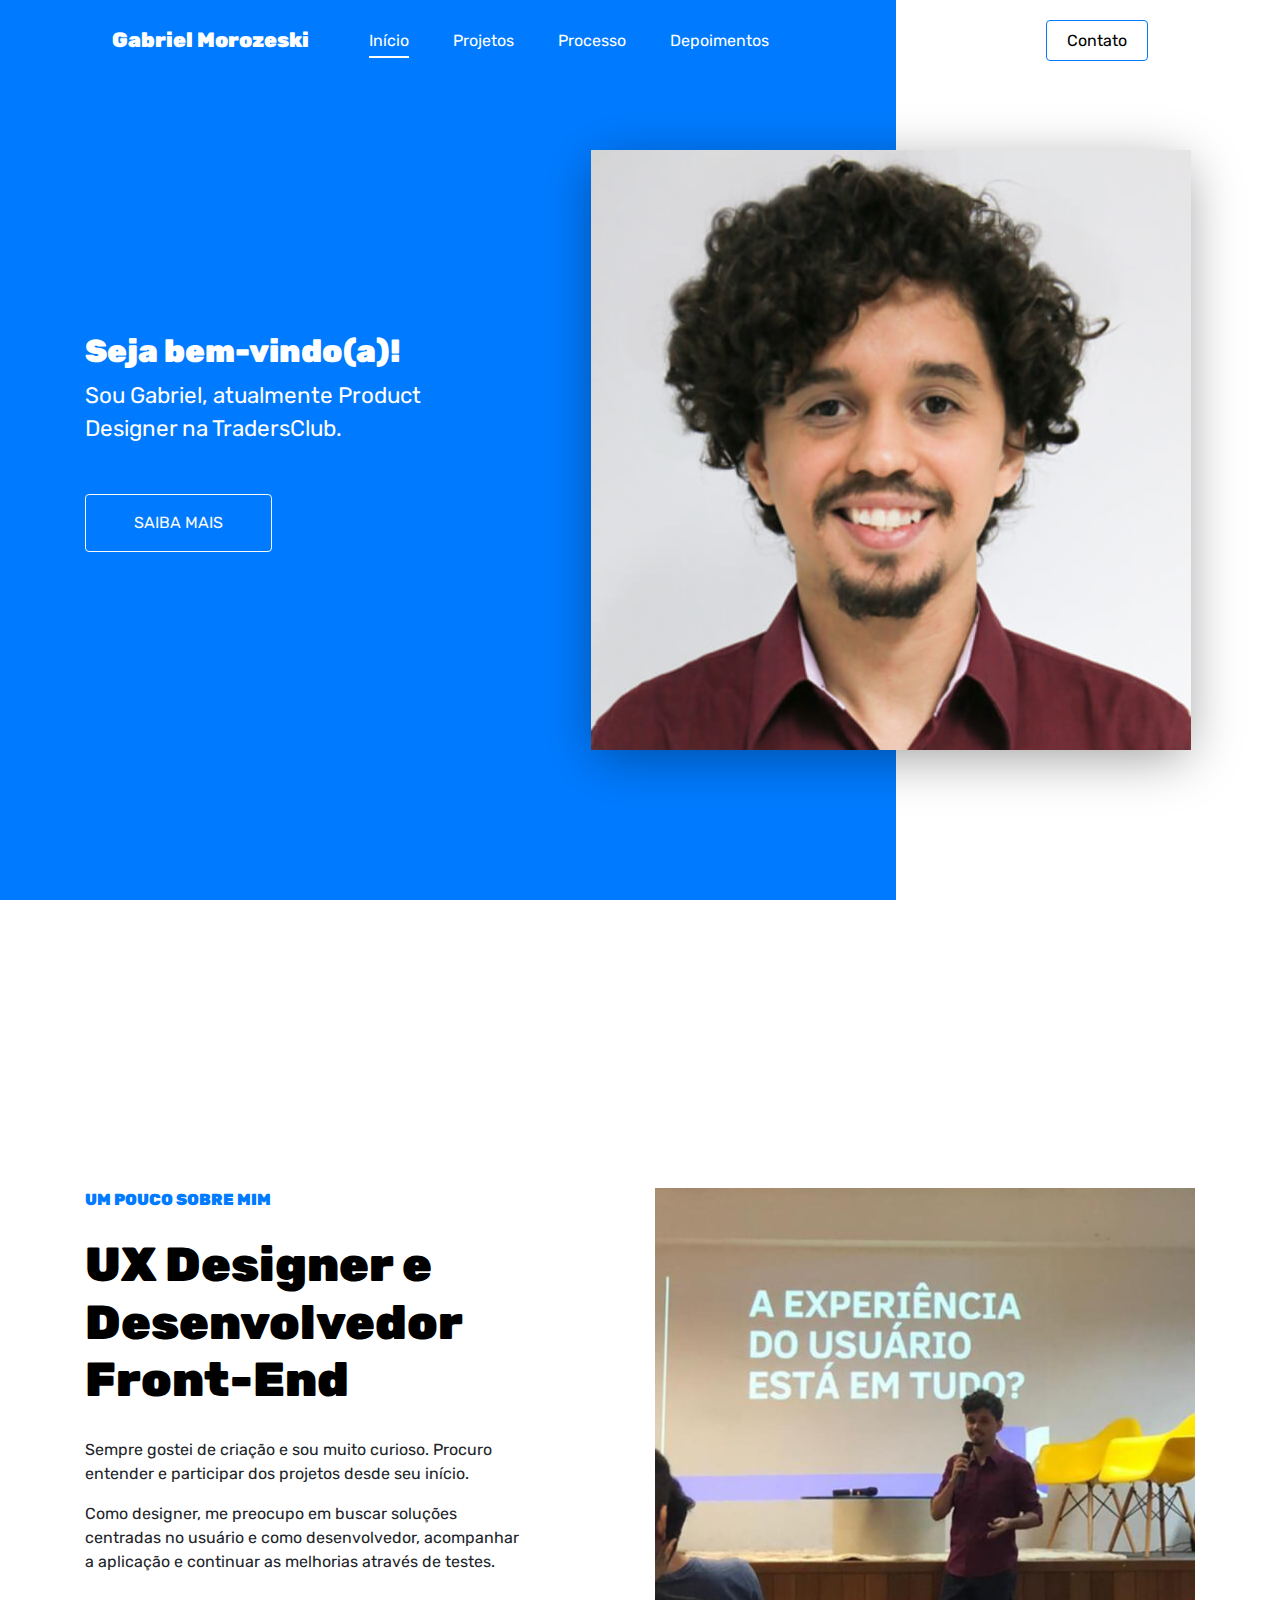
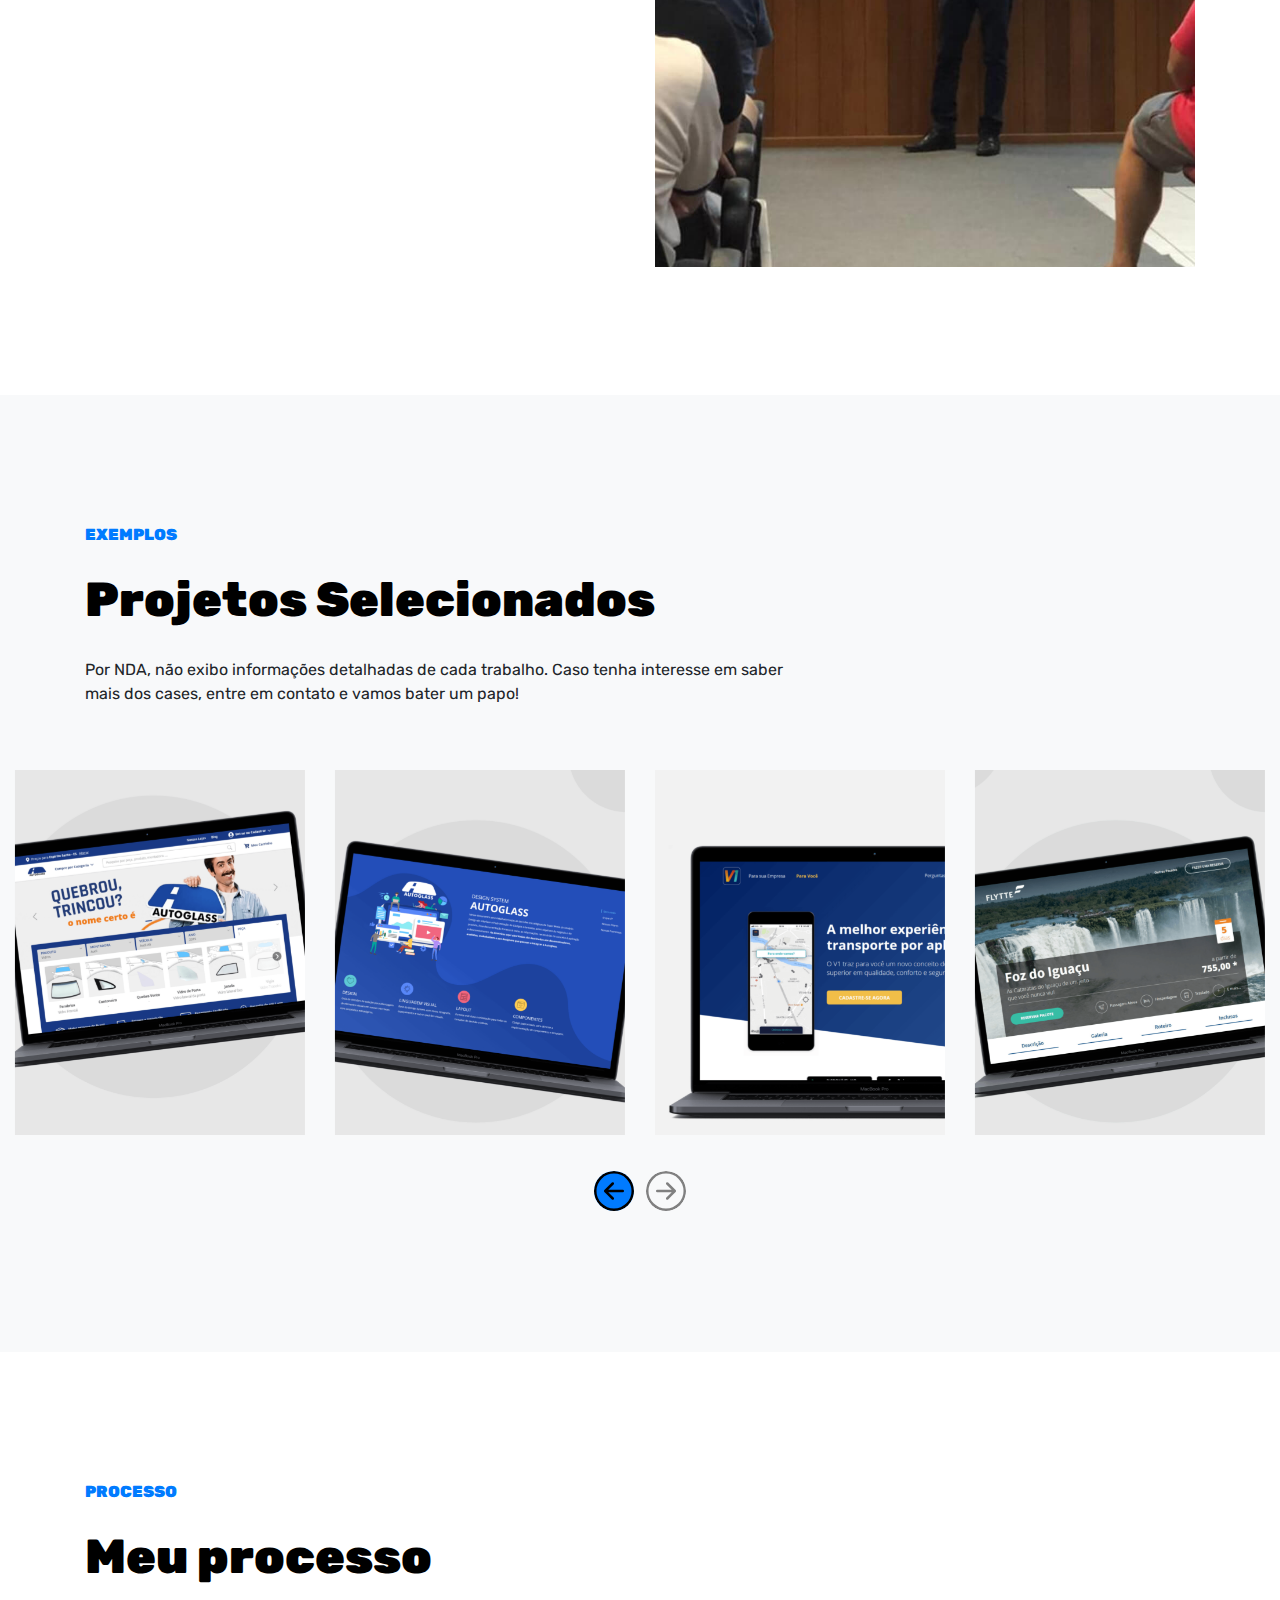
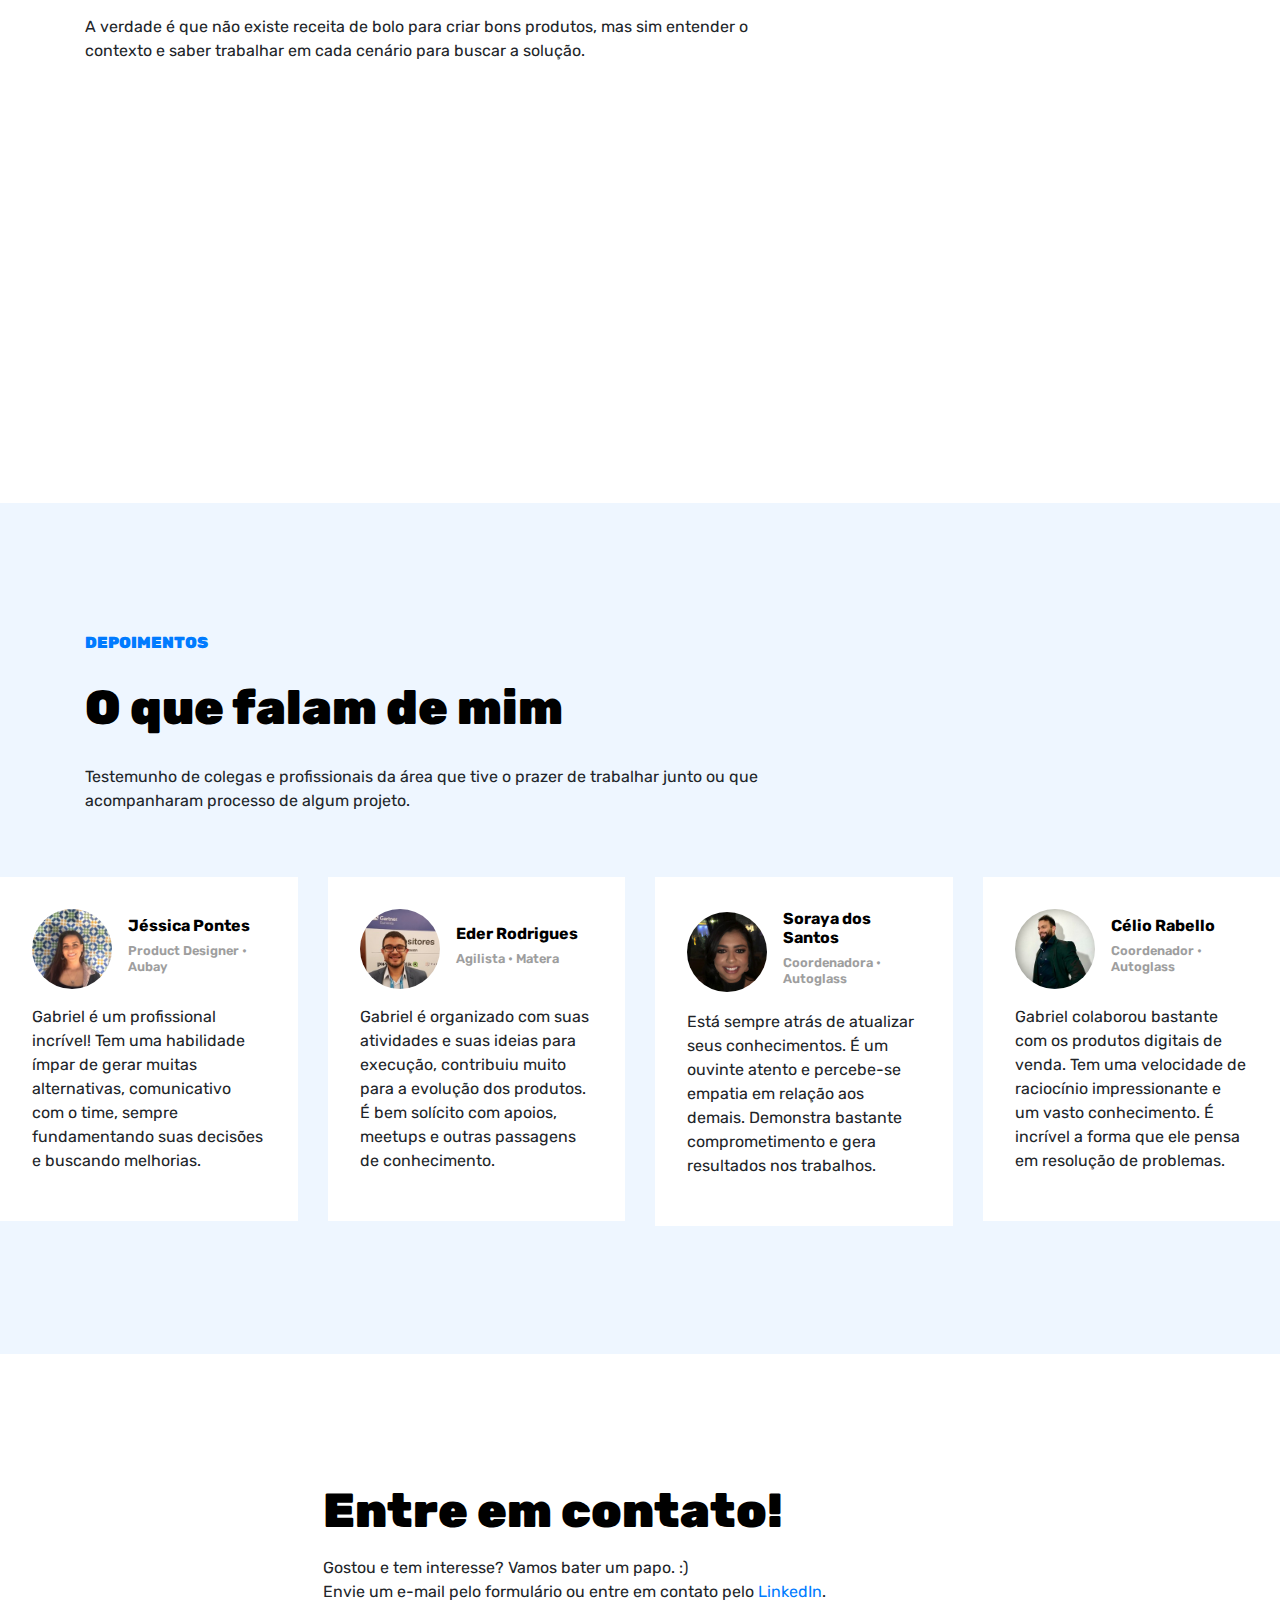
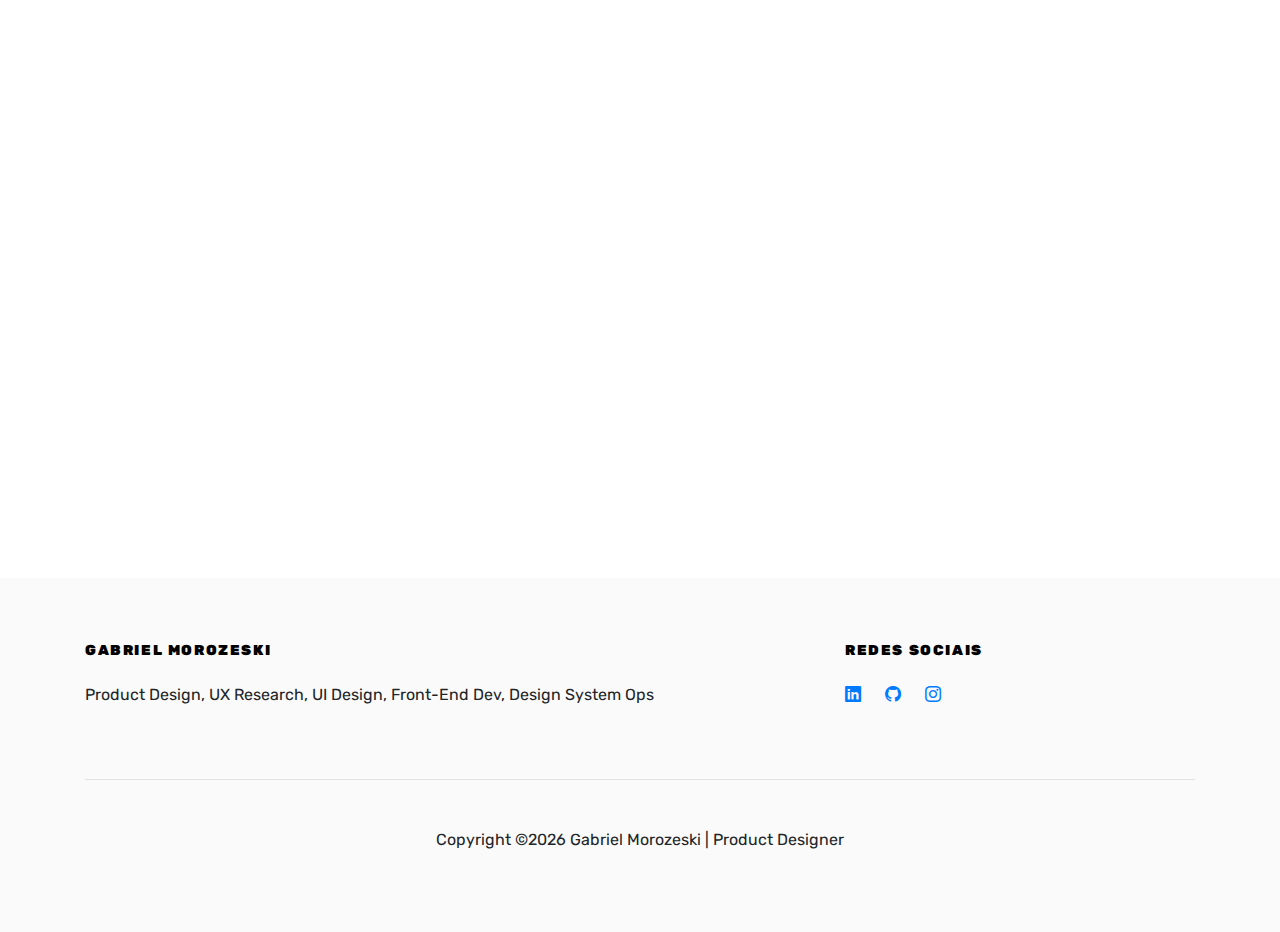
==== commit 322d276d: "Update Portfolio" ====
--- a/index.html
+++ b/index.html
@@ -1,100 +1,437 @@
-<!DOCTYPE HTML>
-<html>
-	<head>
-		<title>Gabriel Morozeski | UX Developer</title>
-		<meta charset="utf-8" />
-		<meta name="viewport" content="width=device-width, initial-scale=1, shrink-to-fit=no">
-		<link rel="stylesheet" href="assets/css/main.css" />
-		<noscript><link rel="stylesheet" href="assets/css/noscript.css" /></noscript>
-	</head>
-	<body class="is-preload">
-		<!-- Wrapper -->
-			<div id="wrapper">
-
-				<!-- Header -->
-					<header id="header">
-						<div class="inner">
-
-							<!-- Call -->
-								<a href="index.html" class="logo">
-									<span class="title">Olá. Seja bem-vindo!</span>
-								</a>
-						</div>
-					</header>
-
-				<!-- Main -->
-					<div id="main">
-						<div class="inner">
-							<header>
-								<h1>Sou Gabriel, UX Designer e Dev Front-End.</h1>
-								<p>Costumo participar de projetos de ponta a ponta, desde as etapas iniciais de pesquisas e entrevistas à prototipação, testes, desenvolvimento e análises.
-                  <br>Conheça alguns deles abaixo.
-                </p>
-							</header>
-							<section class="tiles">
-								<article class="style1">
-									<span class="image">
-										<img src="images/pic01.jpg" alt="Preview do projeto V1 do Grupo Águia Branca" />
-									</span>
-									<a href="https://andev1.com.br/" target="_blank"></a>
-								</article>
-								<article class="style2">
-									<span class="image">
-										<img src="images/pic02.jpg" alt="Preview do projeto de Aridelmo, candidato a governador do Espírito Santo" />
-									</span>
-									<a href="https://aridelmo14.com.br/" target="_blank"></a>
-								</article>
-								<article class="style3">
-									<span class="image">
-										<img src="images/pic03.jpg" alt="Preview do projeto para a Farmácia Carpe Diem" />
-									</span>
-									<a href="https://farmaciacarpediem.com.br/" target="_blank"></a>
-								</article>
-								<article class="style4">
-									<span class="image">
-										<img src="images/pic04.jpg" alt="Preview do projeto Marca Única" />
-									</span>
-									<a href="https://marcaunica.com/" target="_blank"></a>
-								</article>
-								<article class="style5">
-									<span class="image">
-										<img src="images/pic05.jpg" alt="Preview do projeto de cursos presenciais da Wis Educação" />
-									</span>
-									<a href="https://cursos.wiseducacao.com.br/" target="_blank"></a>
-								</article>
-								<article class="style6">
-									<span class="image">
-										<img src="images/pic06.jpg" alt="Preview do projeto da Flytte" />
-									</span>
-									<a href="https://flytte.com.br/pacotes/" target="_blank"></a>
-								</article>
-							</section>
-						</div>
-					</div>
-
-				<!-- Footer -->
-					<footer id="footer">
-						<div class="inner">
-							<section>
-								<h2>Entre em contato</h2>
-								<ul class="icons">
-                  <li><a href="mailto:gmorozeski@gmail.com" class="icon solid style2 fa-envelope" target="_blank"><span class="label">Email</span></a></li>
-									<li><a href="https://www.linkedin.com/in/gmorozeski/" class="icon brands style2 fa-linkedin" target="_blank"><span class="label">LinkedIn</span></a></li>
-									<li><a href="https://www.behance.net/gmorozeski" class="icon brands style2 fa-behance" target="_blank"><span class="label">Behance</span></a></li>
-									<li><a href="https://github.com/gmorozeski" class="icon brands style2 fa-github" target="_blank"><span class="label">GitHub</span></a></li>
-								</ul>
-							</section>
-						</div>
-					</footer>
-
-			</div>
-
-		<!-- Scripts -->
-			<script src="assets/js/jquery.min.js"></script>
-			<script src="assets/js/browser.min.js"></script>
-			<script src="assets/js/breakpoints.min.js"></script>
-			<script src="assets/js/util.js"></script>
-			<script src="assets/js/main.js"></script>
-
-	</body>
-</html>
+<!DOCTYPE html>
+<html lang="pt-br">
+  <head>
+    <title>Gabriel Morozeski | Product Designer</title>
+    <meta charset="utf-8">
+    <meta name="viewport" content="width=device-width, initial-scale=1, shrink-to-fit=no">
+    
+    <link rel="preconnect" href="https://fonts.gstatic.com">
+    <link href="https://fonts.googleapis.com/css2?family=Rubik:ital,wght@0,300;0,400;0,500;0,600;0,700;0,800;0,900;1,300;1,400;1,500;1,600;1,700;1,800;1,900&display=swap" rel="stylesheet"> 
+    <link rel="stylesheet" href="https://cdn.jsdelivr.net/npm/bootstrap-icons@1.4.1/font/bootstrap-icons.css">
+    <link rel="stylesheet" href="css/style.css">
+
+    <link rel="stylesheet" href="css/bootstrap.min.css">
+    <link rel="stylesheet" href="css/jquery-ui.css">
+    <link rel="stylesheet" href="css/owl.carousel.min.css">
+    <link rel="stylesheet" href="css/owl.theme.default.min.css">
+    <link rel="stylesheet" href="css/jquery.fancybox.min.css">
+    <link rel="stylesheet" href="css/bootstrap-datepicker.css">
+    <link rel="stylesheet" href="css/aos.css">
+    
+  </head>
+  <body data-spy="scroll" data-target=".site-navbar-target" data-offset="300">
+  
+  <div class="site-wrap">
+
+    <div class="site-mobile-menu site-navbar-target">
+      <div class="site-mobile-menu-header">
+        <a href="#" class="site-mobile-menu-close">
+          <i class="bi bi-x icon-close2 js-menu-toggle h2"></i>
+        </a>
+      </div>
+      <div class="site-mobile-menu-body"></div>
+    </div>
+   
+    
+    <header class="site-navbar py-4 js-sticky-header site-navbar-target" role="banner">
+      
+      <div class="container-fluid">
+        <div class="d-flex align-items-center">
+          <div class="site-logo"><a href="index.html">Gabriel Morozeski</a></div>
+          <div>
+            <nav class="site-navigation position-relative text-right" role="navigation">
+              <ul class="site-menu main-menu js-clone-nav mr-auto d-none d-lg-block">
+                <li><a href="#home-section" class="nav-link">Início</a></li>
+                <li><a href="#work-section" class="nav-link">Projetos</a></li>
+                <li><a href="#process-section" class="nav-link">Processo</a></li>
+                <li><a href="#services-section" class="nav-link">Depoimentos</a></li>
+              </ul>
+            </nav>
+          </div>
+          <div class="ml-auto">
+            <nav class="site-navigation position-relative text-right" role="navigation">
+              <ul class="site-menu main-menu site-menu-dark js-clone-nav mr-auto d-none d-lg-block">
+                <li class="cta">
+                  <a href="#contact-section" class="nav-link contact-button">
+                    <span class="rounded border border-primary">Contato</span>
+                  </a>
+                </li>
+              </ul>
+            </nav>
+            <a href="#" class="d-inline-block d-lg-none site-menu-toggle js-menu-toggle text-black float-right">
+              <i class="bi bi-list icon-menu h3"></i>
+            </a>
+          </div>
+        </div>
+      </div>
+      
+    </header>
+
+    <div class="intro-section" id="home-section">
+      <div class="container">
+        <div class="row align-items-center">
+          <div class="col-lg-4 mr-auto" data-aos="fade-up">
+            <h1>Seja bem-vindo(a)!</h1>
+            <p class="mb-5">Sou Gabriel, atualmente Product Designer na TradersClub.</p>
+            <p><a href="#about-section" class="btn btn-outline-light py-3 px-5">Saiba mais</a></p>
+
+          </div>
+          <div class="col-lg-2 ml-auto"  data-aos="fade-up" data-aos-delay="100">
+            <figure class="img-absolute">
+              <img src="images/person_1.jpg" alt="Image" class="img-fluid">
+            </figure>
+          </div>
+        </div>
+      </div>
+    </div>
+
+
+    <div class="site-section section-1" id="about-section">
+      
+    
+      <div class="container">
+        <div class="row">
+          <div class="col-lg-5 mr-auto mb-5">
+
+            <div class="mb-5">
+              <span class="section-sub-title d-block">Um pouco sobre mim</span>
+              <h2 class="section-title">UX Designer e Desenvolvedor Front-End</h2>
+              <p>Sempre gostei de criação e sou muito curioso. Procuro entender e participar dos projetos desde seu início.</p>
+              <p>Como designer, me preocupo em buscar soluções centradas no usuário e como desenvolvedor, acompanhar a aplicação e continuar as melhorias através de testes.</p>
+            </div>
+
+            <div class="row">
+              <div class="col-lg-12">
+                
+                <div class="counter d-flex align-items-start mb-5" data-aos="fade-up" data-aos-delay="">
+                  <div class="icon-wrap"><i class="bi bi-brush text-primary"></i></div>
+                  <div class="counter-text">
+                    <strong>Designer</strong>
+                    <span>UX Research, UI Design, Design System</span>
+                  </div>
+                </div>
+
+              </div>
+              <div class="col-lg-12">
+                
+                <div class="counter d-flex align-items-start" data-aos="fade-up" data-aos-delay="">
+                  <div class="icon-wrap"><i class="bi bi-code-slash text-primary"></i></div>
+                  <div class="counter-text">
+                    <strong>Desenvolvedor</strong>
+                    <span>HTML, CSS, Javascript, SEO, Acessibilidade</span>
+                  </div>
+                </div>
+
+              </div>
+            </div>
+          </div>
+
+          <div class="col-lg-6">
+            <div class="image-absolute-box" >
+              <div class="box" data-aos="fade-up">
+                <div class="icon-wrap"><span class="flaticon-vector"></span></div>
+                <h3>IxDA Guarapari</h3>
+                <p>Apresentação sobre UX na 1ª Meetup para alunos da Faculdade Pitágoras.</p>
+              </div>
+              <img src="images/about_1.jpg" alt="Image" class="img-fluid">
+            </div>
+          </div>
+        </div>
+      </div>
+
+    </div>
+
+    <div class="site-section section-2 bg-light" id="work-section">
+      <div class="container">
+        <div class="row">
+          <div class="col-lg-8 mb-5">
+            <span class="section-sub-title d-block">Exemplos</span>
+            <h2 class="section-title">Projetos Selecionados</h2>
+            <p>Por NDA, não exibo informações detalhadas de cada trabalho. Caso tenha interesse em saber mais dos cases, entre em contato e vamos bater um papo!</p>
+          </div>
+        </div>
+
+      </div>
+        
+
+      <div class="owl-carousel nonloop-block-13">
+
+          <a class="work-thumb" href="images/project-b2c.png" data-fancybox="gallery">
+            <div class="work-text">
+              <h3>Autoglass Online</h3>
+              <span class="badge bg-light text-dark">UX Research</span>
+              <span class="badge bg-light text-dark">UI Design</span>
+              <span class="category">
+                Discovery para e-commerce do maior estoque de vidros e autopeças do Brasil.
+              </span>
+            </div>
+            <img src="images/project-b2c.png" alt="Image" class="img-fluid">
+          </a> 
+          
+          <a class="work-thumb" href="images/project-vitral.png"  data-fancybox="gallery">
+            <div class="work-text">
+              <h3>Vitral</h3>
+              <span class="badge bg-light text-dark">Design System</span>
+              <span class="category">
+                Contrução e manutenção do Design System para produtos digitais da Autoglass.
+              </span>
+            </div>
+            <img src="images/project-vitral.png" alt="Image" class="img-fluid">
+          </a>
+
+          <a class="work-thumb" href="images/project-v1.png"  data-fancybox="gallery">
+            <div class="work-text">
+              <h3>V1</h3>
+              <span class="badge bg-light text-dark">UI Design</span>
+              <span class="badge bg-light text-dark">Front-End</span>
+              <span class="category">
+                Criação da landing page do serviço de transporte por app do Grupo Águia Branca.
+              </span>
+            </div>
+            <img src="images/project-v1.png" alt="Image" class="img-fluid">
+          </a>
+
+          <a class="work-thumb" href="images/project-flytte.png"  data-fancybox="gallery">
+            <div class="work-text">
+              <h3>Flytte</h3>
+              <span class="badge bg-light text-dark">UI Design</span>
+              <span class="badge bg-light text-dark">Front-End</span>
+              <span class="category">
+                Criação da landing page para agência de turismo de pacotes personalizáveis pra viagens.
+              </span>
+            </div>
+            <img src="images/project-flytte.png" alt="Image" class="img-fluid">
+          </a>
+
+          <a class="work-thumb" href="images/project-beebee.png"  data-fancybox="gallery">
+            <div class="work-text">
+              <h3>BeeBee</h3>
+              <span class="badge bg-light text-dark">UI Design</span>
+              <span class="badge bg-light text-dark">Front-End</span>
+              <span class="category">
+                Criação da landing page para serviço de entregas expressas de mercadorias.
+              </span>
+            </div>
+            <img src="images/project-beebee.png" alt="Image" class="img-fluid">
+          </a>
+      </div>
+
+    </div>
+
+
+    <div class="site-section section-2" id="process-section" >
+      <div class="container">
+        <div class="row">
+          <div class="col-lg-8 mb-5">
+            <span class="section-sub-title d-block">Processo</span>
+            <h2 class="section-title">Meu processo</h2>
+            <p>A verdade é que não existe receita de bolo para criar bons produtos, mas sim entender o contexto e saber trabalhar em cada cenário para buscar a solução.</p>
+          </div>
+        </div>
+        <div class="row">
+          <div class="col-lg-4" data-aos="fade-up" data-aos-delay="">
+            <div class="process p-3">
+              <span class="number">01</span>
+              <div>
+                <i class="bi bi-search display-4 text-primary mb-4 d-inline-block"></i>
+                <h3>Pesquisa</h3>
+                <p>Processo de descobrimento para alinhar expectativas do negócio e conhecer contexto dos usuários.</p>
+              </div>
+
+            </div>
+          </div>
+          <div class="col-lg-4" data-aos="fade-up" data-aos-delay="100">
+            <div class="process p-3">
+              <span class="number">02</span>
+              <div>
+                <i class="bi bi-bezier display-4 text-primary mb-4 d-inline-block"></i>
+                <h3>Construção</h3>
+                <p>Processo de ideação a partir do levantamento de dados e através de prototipação.</p>
+              </div>
+
+            </div>
+          </div>
+          <div class="col-lg-4" data-aos="fade-up" data-aos-delay="200">
+            <div class="process p-3">
+              <span class="number">03</span>
+              <div>
+                <i class="bi bi-display display-4 text-primary mb-4 d-inline-block"></i>
+                <h3>Lançamento</h3>
+                <p>Processo de avaliação e testes com acompanhamento através de ferramentas de análises.</p>
+              </div>
+
+            </div>
+          </div>
+        </div>
+      </div>
+    </div>
+
+
+    <div class="site-section bg-blue" id="services-section">
+      <div class="container">
+        <div class="row">
+          <div class="col-lg-8 mb-5">
+            <span class="section-sub-title d-block">Depoimentos</span>
+            <h2 class="section-title">O que falam de mim</h2>
+            <p>Testemunho de colegas e profissionais da área que tive o prazer de trabalhar junto ou que acompanharam processo de algum projeto.</p>
+          </div>
+        </div>
+
+      </div>
+        
+      <div class="owl-carousel nonloop-block-14">
+        
+        <div class="service">
+          <div class="service-header">
+            <img src="images/avatar-jessica.jpg" alt="Image">
+            <div class="service-name">
+              <h3>Jéssica Pontes</h3>
+              <h2>Product Designer • Aubay</h2>
+            </div>
+          </div>
+          <p>Gabriel é um profissional incrível! Tem uma habilidade ímpar de gerar muitas alternativas, comunicativo com o time, sempre fundamentando suas decisões e buscando melhorias.</p>
+        </div>
+
+
+        <div class="service">
+          <div class="service-header">
+            <img src="images/avatar-eder.jpg" alt="Image">
+            <div class="service-name">
+              <h3>Eder Rodrigues</h3>
+              <h2>Agilista • Matera</h2>
+            </div>
+          </div>
+          <p>Gabriel é organizado com suas atividades e suas ideias para execução, contribuiu muito para a evolução dos produtos. É bem solícito com apoios, meetups e outras passagens de conhecimento.</p>
+        </div>
+
+        <div class="service">
+          <div class="service-header">
+            <img src="images/avatar-soraya.jpg" alt="Image">
+            <div class="service-name">
+              <h3>Soraya dos Santos</h3>
+              <h2>Coordenadora • Autoglass</h2>
+            </div>
+          </div>
+          <p>Está sempre atrás de atualizar seus conhecimentos. É um ouvinte atento e percebe-se empatia em relação aos demais. Demonstra bastante comprometimento e gera resultados nos trabalhos.</p>
+        </div>
+
+        <div class="service">
+          <div class="service-header">
+            <img src="images/avatar-celio.jpg" alt="Image">
+            <div class="service-name">
+              <h3>Célio Rabello</h3>
+              <h2>Coordenador • Autoglass</h2>
+            </div>
+          </div>
+          <p>Gabriel colaborou bastante com os produtos digitais de venda. Tem uma velocidade de raciocínio impressionante e um vasto conhecimento. É incrível a forma que ele pensa em resolução de problemas.</p>
+        </div>
+
+      </div>
+
+    </div>
+
+
+    <div class="site-section" id="contact-section">
+      <div class="container">
+
+        <div class="row justify-content-center">
+          <div class="col-md-7">
+
+            <h2 class="section-title mb-3">Entre em contato!</h2>
+            <p class="mb-5">Gostou e tem interesse? Vamos bater um papo. :) <br /> Envie um e-mail pelo formulário ou entre em contato pelo <a href="https://www.linkedin.com/in/gmorozeski/" target="_blank">LinkedIn</a>.</p>
+          
+            <form method="post" data-aos="fade">
+              <div class="form-group row">
+                <div class="col-md-6 mb-3 mb-lg-0">
+                  <input type="text" class="form-control" placeholder="Nome">
+                </div>
+                <div class="col-md-6">
+                  <input type="email" class="form-control" placeholder="Email">
+                </div>
+              </div>
+              <div class="form-group row">
+                <div class="col-md-12">
+                  <textarea class="form-control" id="" cols="30" rows="10" placeholder="Escreva uma mensagem bem legal aqui."></textarea>
+                </div>
+              </div>
+
+              <div class="form-group row">
+                <div class="col-md-6">
+                  
+                  <input type="submit" class="btn btn-primary py-3 px-5 btn-block" value="Enviar e-mail">
+                </div>
+              </div>
+
+            </form>
+          </div>
+        </div>
+      </div>
+    </div>
+
+  
+     
+    <footer class="footer-section">
+      <div class="container">
+        <div class="row">
+          <div class="col-md-8">
+            <h3>Gabriel Morozeski</h3>
+            <p>Product Design, UX Research, UI Design, Front-End Dev, Design System Ops</p>
+          </div>
+
+          <div class="col-md-4 mt-5 mt-md-0">
+            <h3>Redes Sociais</h3>
+            <form action="#">
+              <div class="d-flex mb-5 justify-content-start">
+                <a href="https://www.linkedin.com/in/gmorozeski/" target="_blank" class="mr-4">
+                  <i class="bi bi-linkedin"></i>
+                </a>
+                <a href="https://github.com/gmorozeski" target="_blank" class="mr-4">
+                  <i class="bi bi-github"></i>
+                </a>
+                <a href="https://www.instagram.com/gabrielmorozeski/" target="_blank">
+                  <i class="bi bi-instagram"></i>
+                </a>
+              </div>
+            </form>
+          </div>
+
+        </div>
+
+        <div class="row pt-4 text-center">
+          <div class="col-md-12">
+            <div class="border-top pt-5">
+            <p>
+        <!-- Link back to Colorlib can't be removed. Template is licensed under CC BY 3.0. -->
+        Copyright &copy;<script>document.write(new Date().getFullYear());</script> Gabriel Morozeski | Product Designer</a>
+        <!-- Link back to Colorlib can't be removed. Template is licensed under CC BY 3.0. -->
+      </p>
+            </div>
+          </div>
+          
+        </div>
+      </div>
+    </footer>
+
+  
+    
+  </div> <!-- .site-wrap -->
+
+  <script src="js/jquery-3.3.1.min.js"></script>
+  <script src="js/jquery-migrate-3.0.1.min.js"></script>
+  <script src="js/jquery-ui.js"></script>
+  <script src="js/popper.min.js"></script>
+  <script src="js/bootstrap.min.js"></script>
+  <script src="js/owl.carousel.min.js"></script>
+  <script src="js/jquery.stellar.min.js"></script>
+  <script src="js/jquery.countdown.min.js"></script>
+  <script src="js/bootstrap-datepicker.min.js"></script>
+  <script src="js/jquery.easing.1.3.js"></script>
+  <script src="js/aos.js"></script>
+  <script src="js/jquery.fancybox.min.js"></script>
+  <script src="js/jquery.sticky.js"></script>
+
+  
+  <script src="js/main.js"></script>
+    
+  </body>
+</html>--- a/css/style.css
+++ b/css/style.css
@@ -0,0 +1,946 @@
+:root {
+  --white: #ffffff;
+}
+
+
+/* Base */
+body {
+  line-height: 1.7;
+  color: rgb(29, 29, 29);
+  font-weight: 300;
+  font-size: 1.2rem;
+  font-family: "Rubik", -apple-system, BlinkMacSystemFont, "Segoe UI", Roboto, "Helvetica Neue", Arial, sans-serif, "Apple Color Emoji", "Segoe UI Emoji", "Segoe UI Symbol", "Noto Color Emoji";  }
+
+::-moz-selection {
+  background: #000;
+  color: #fff; }
+
+::selection {
+  background: #000;
+  color: #fff; }
+
+a {
+  -webkit-transition: .3s all ease;
+  -o-transition: .3s all ease;
+  transition: .3s all ease; }
+  a:hover {
+    text-decoration: none; }
+
+h1, h2, h3, h4, h5,
+.h1, .h2, .h3, .h4, .h5 {
+  font-family: "Rubik", -apple-system, BlinkMacSystemFont, "Segoe UI", Roboto, "Helvetica Neue", Arial, sans-serif, "Apple Color Emoji", "Segoe UI Emoji", "Segoe UI Symbol", "Noto Color Emoji"; }
+
+.border-2 {
+  border-width: 2px; }
+
+.text-black {
+  color: #000 !important; }
+
+.bg-black {
+  background: #000 !important; }
+
+.bg-blue {
+  background: #eef6ff !important; }
+
+.color-black-opacity-5 {
+  color: rgba(0, 0, 0, 0.5); }
+
+.color-white-opacity-5 {
+  color: rgba(255, 255, 255, 0.5); }
+
+.site-wrap:before {
+  display: none;
+  -webkit-transition: .3s all ease-in-out;
+  -o-transition: .3s all ease-in-out;
+  transition: .3s all ease-in-out;
+  background: rgba(0, 0, 0, 0.6);
+  content: "";
+  position: absolute;
+  z-index: 2000;
+  top: 0;
+  left: 0;
+  right: 0;
+  bottom: 0;
+  opacity: 0;
+  visibility: hidden; }
+
+.offcanvas-menu .site-wrap {
+  height: 100%;
+  width: 100%;
+  z-index: 2; }
+  .offcanvas-menu .site-wrap:before {
+    opacity: 1;
+    visibility: visible; }
+
+.btn {
+  text-transform: uppercase;
+  font-size: 12px;
+  font-weight: 900; }
+  .btn:hover, .btn:active, .btn:focus {
+    outline: none;
+    -webkit-box-shadow: none !important;
+    box-shadow: none !important; }
+  .btn.btn-black {
+    border-width: 2px;
+    border-color: #000;
+    background: #000;
+    color: #fff; }
+    .btn.btn-black:hover {
+      color: #000;
+      background-color: transparent; }
+    .btn.btn-black.btn-outline-black {
+      color: #000;
+      background-color: transparent; }
+      .btn.btn-black.btn-outline-black:hover {
+        border-color: #000;
+        background: #000;
+        color: #fff; }
+  .btn.btn-white {
+    border-width: 2px;
+    border-color: #fff;
+    background: #fff;
+    color: #000; }
+    .btn.btn-white:hover {
+      color: #fff;
+      background-color: transparent; }
+    .btn.btn-white.btn-outline-white {
+      color: #fff;
+      background-color: transparent; }
+      .btn.btn-white.btn-outline-white:hover {
+        border-color: #fff;
+        background: #fff;
+        color: #000; }
+
+.line-height-1 {
+  line-height: 1 !important; }
+
+.bg-black {
+  background: #000; }
+
+.form-control {
+  height: 43px;
+  font-family: "Rubik", -apple-system, BlinkMacSystemFont, "Segoe UI", Roboto, "Helvetica Neue", Arial, sans-serif, "Apple Color Emoji", "Segoe UI Emoji", "Segoe UI Symbol", "Noto Color Emoji"; }
+  .form-control:active, .form-control:focus {
+    border-color: #007bff; }
+  .form-control:hover, .form-control:active, .form-control:focus {
+    -webkit-box-shadow: none !important;
+    box-shadow: none !important; }
+
+.site-section {
+  padding: 2.5em 0; }
+  @media (min-width: 768px) {
+    .site-section {
+      padding: 5em 0; } }
+  .site-section.site-section-sm {
+    padding: 4em 0; }
+
+.site-section-heading {
+  padding-bottom: 20px;
+  margin-bottom: 0px;
+  position: relative;
+  font-size: 2.5rem; }
+  @media (min-width: 768px) {
+    .site-section-heading {
+      font-size: 3rem; } }
+
+.border-top {
+  border-top: 1px solid #edf0f5 !important; }
+
+.site-footer {
+  padding: 4em 0;
+  background: #333333; }
+  @media (min-width: 768px) {
+    .site-footer {
+      padding: 8em 0; } }
+  .site-footer .border-top {
+    border-top: 1px solid rgba(255, 255, 255, 0.1) !important; }
+  .site-footer p {
+    color: #737373; }
+  .site-footer h2, .site-footer h3, .site-footer h4, .site-footer h5 {
+    color: #000; }
+  .site-footer a {
+    color: #999999; }
+    .site-footer a:hover {
+      color: black; }
+  .site-footer ul li {
+    margin-bottom: 10px; }
+  .site-footer .footer-heading {
+    font-size: 16px;
+    color: #000;
+    text-transform: uppercase;
+    font-weight: 900; }
+
+.bg-text-line {
+  display: inline;
+  background: #000;
+  -webkit-box-shadow: 20px 0 0 #000, -20px 0 0 #000;
+  box-shadow: 20px 0 0 #000, -20px 0 0 #000; }
+
+.text-white-opacity-05 {
+  color: rgba(255, 255, 255, 0.5); }
+
+.text-black-opacity-05 {
+  color: rgba(0, 0, 0, 0.5); }
+
+.hover-bg-enlarge {
+  overflow: hidden;
+  position: relative; }
+  @media (max-width: 991.98px) {
+    .hover-bg-enlarge {
+      height: auto !important; } }
+  .hover-bg-enlarge > div {
+    -webkit-transform: scale(1);
+    -ms-transform: scale(1);
+    transform: scale(1);
+    -webkit-transition: .8s all ease-in-out;
+    -o-transition: .8s all ease-in-out;
+    transition: .8s all ease-in-out; }
+  .hover-bg-enlarge:hover > div, .hover-bg-enlarge:focus > div, .hover-bg-enlarge:active > div {
+    -webkit-transform: scale(1.2);
+    -ms-transform: scale(1.2);
+    transform: scale(1.2); }
+  @media (max-width: 991.98px) {
+    .hover-bg-enlarge .bg-image-md-height {
+      height: 300px !important; } }
+
+.bg-image {
+  background-size: cover;
+  background-position: center center;
+  background-repeat: no-repeat;
+  background-attachment: fixed; }
+  .bg-image.overlay {
+    position: relative; }
+    .bg-image.overlay:after {
+      position: absolute;
+      content: "";
+      top: 0;
+      left: 0;
+      right: 0;
+      bottom: 0;
+      z-index: 0;
+      width: 100%;
+      background: rgba(0, 0, 0, 0.7); }
+  .bg-image > .container {
+    position: relative;
+    z-index: 1; }
+
+@media (max-width: 991.98px) {
+  .img-md-fluid {
+    max-width: 100%; } }
+
+@media (max-width: 991.98px) {
+  .display-1, .display-3 {
+    font-size: 3rem; } }
+
+.play-single-big {
+  width: 90px;
+  height: 90px;
+  display: inline-block;
+  border: 2px solid #fff;
+  color: #fff !important;
+  border-radius: 50%;
+  position: relative;
+  -webkit-transition: .3s all ease-in-out;
+  -o-transition: .3s all ease-in-out;
+  transition: .3s all ease-in-out; }
+  .play-single-big > span {
+    font-size: 50px;
+    position: absolute;
+    top: 50%;
+    left: 50%;
+    -webkit-transform: translate(-40%, -50%);
+    -ms-transform: translate(-40%, -50%);
+    transform: translate(-40%, -50%); }
+  .play-single-big:hover {
+    width: 120px;
+    height: 120px; }
+
+.overlap-to-top {
+  margin-top: -150px; }
+
+.ul-check {
+  margin-bottom: 50px; }
+  .ul-check li {
+    position: relative;
+    padding-left: 35px;
+    margin-bottom: 15px;
+    line-height: 1.5; }
+    .ul-check li:before {
+      left: 0;
+      font-size: 20px;
+      top: -.3rem;
+      font-family: "icomoon";
+      content: "\e5ca";
+      position: absolute; }
+  .ul-check.white li:before {
+    color: #fff; }
+  .ul-check.success li:before {
+    color: #8bc34a; }
+  .ul-check.primary li:before {
+    color: #007bff; }
+
+.select-wrap, .wrap-icon {
+  position: relative; }
+  .select-wrap .icon, .wrap-icon .icon {
+    position: absolute;
+    right: 10px;
+    top: 50%;
+    -webkit-transform: translateY(-50%);
+    -ms-transform: translateY(-50%);
+    transform: translateY(-50%);
+    font-size: 22px; }
+  .select-wrap select, .wrap-icon select {
+    -webkit-appearance: none;
+    -moz-appearance: none;
+    appearance: none;
+    width: 100%; }
+
+/* Navbar */
+.site-logo {
+  position: relative;
+  font-weight: 900;
+  font-size: 1.3rem; }
+  .site-logo a {
+    color: #fff; }
+    .site-logo a:hover {
+      color: #fff;
+      text-decoration: none; }
+
+.site-navbar {
+  margin-bottom: 0px;
+  z-index: 1999;
+  position: absolute;
+  width: 100%; }
+  .site-navbar .container-fluid {
+    padding-left: 7rem;
+    padding-right: 7rem; }
+    @media (max-width: 1024px) {
+      .site-navbar .container-fluid {
+        padding-left: 4rem;
+        padding-right: 4rem; }
+    }
+    @media (max-width: 768px) {
+      .site-navbar .container-fluid {
+        padding-left: 2rem;
+        padding-right: 2rem; }
+    }
+  .site-navbar .site-navigation.border-bottom {
+    border-bottom: 1px solid #f3f3f4 !important; }
+  .site-navbar .site-navigation .site-menu {
+    margin-bottom: 0; }
+    .site-navbar .site-navigation .site-menu .active {
+      color: #007bff;
+      display: inline-block;
+      padding: 5px 20px; }
+    .site-navbar .site-navigation .site-menu a {
+      text-decoration: none !important;
+      display: inline-block; }
+    .site-navbar .site-navigation .site-menu > li {
+      display: inline-block; }
+      .site-navbar .site-navigation .site-menu > li > a {
+        padding: 5px 20px;
+        color: #fff;
+        display: inline-block;
+        text-decoration: none !important; }
+        .site-navbar .site-navigation .site-menu > li > a:hover {
+          color: #fff; }
+    .site-navbar .site-navigation .site-menu .has-children {
+      position: relative; }
+      .site-navbar .site-navigation .site-menu .has-children > a {
+        position: relative;
+        padding-right: 20px; }
+        .site-navbar .site-navigation .site-menu .has-children > a:before {
+          position: absolute;
+          content: "\e313";
+          font-size: 16px;
+          top: 50%;
+          right: 0;
+          -webkit-transform: translateY(-50%);
+          -ms-transform: translateY(-50%);
+          transform: translateY(-50%);
+          font-family: 'icomoon'; }
+      .site-navbar .site-navigation .site-menu .has-children .dropdown {
+        visibility: hidden;
+        opacity: 0;
+        top: 100%;
+        position: absolute;
+        text-align: left;
+        border-top: 2px solid #007bff;
+        -webkit-box-shadow: 0 2px 10px -2px rgba(0, 0, 0, 0.1);
+        box-shadow: 0 2px 10px -2px rgba(0, 0, 0, 0.1);
+        border-left: 1px solid #edf0f5;
+        border-right: 1px solid #edf0f5;
+        border-bottom: 1px solid #edf0f5;
+        padding: 0px 0;
+        margin-top: 20px;
+        margin-left: 0px;
+        background: #fff;
+        -webkit-transition: 0.2s 0s;
+        -o-transition: 0.2s 0s;
+        transition: 0.2s 0s; }
+        .site-navbar .site-navigation .site-menu .has-children .dropdown.arrow-top {
+          position: absolute; }
+          .site-navbar .site-navigation .site-menu .has-children .dropdown.arrow-top:before {
+            bottom: 100%;
+            left: 20%;
+            border: solid transparent;
+            content: " ";
+            height: 0;
+            width: 0;
+            position: absolute;
+            pointer-events: none; }
+          .site-navbar .site-navigation .site-menu .has-children .dropdown.arrow-top:before {
+            border-color: rgba(136, 183, 213, 0);
+            border-bottom-color: #fff;
+            border-width: 10px;
+            margin-left: -10px; }
+        .site-navbar .site-navigation .site-menu .has-children .dropdown a {
+          text-transform: none;
+          letter-spacing: normal;
+          -webkit-transition: 0s all;
+          -o-transition: 0s all;
+          transition: 0s all;
+          color: #343a40; }
+        .site-navbar .site-navigation .site-menu .has-children .dropdown .active > a {
+          color: #007bff !important; }
+        .site-navbar .site-navigation .site-menu .has-children .dropdown > li {
+          list-style: none;
+          padding: 0;
+          margin: 0;
+          min-width: 200px; }
+          .site-navbar .site-navigation .site-menu .has-children .dropdown > li > a {
+            padding: 9px 20px;
+            display: block; }
+            .site-navbar .site-navigation .site-menu .has-children .dropdown > li > a:hover {
+              background: #f4f5f9;
+              color: #25262a; }
+          .site-navbar .site-navigation .site-menu .has-children .dropdown > li.has-children > a:before {
+            content: "\e315";
+            right: 20px; }
+          .site-navbar .site-navigation .site-menu .has-children .dropdown > li.has-children > .dropdown, .site-navbar .site-navigation .site-menu .has-children .dropdown > li.has-children > ul {
+            left: 100%;
+            top: 0; }
+          .site-navbar .site-navigation .site-menu .has-children .dropdown > li.has-children:hover > a, .site-navbar .site-navigation .site-menu .has-children .dropdown > li.has-children:active > a, .site-navbar .site-navigation .site-menu .has-children .dropdown > li.has-children:focus > a {
+            background: #f4f5f9;
+            color: #25262a; }
+      .site-navbar .site-navigation .site-menu .has-children:hover > a, .site-navbar .site-navigation .site-menu .has-children:focus > a, .site-navbar .site-navigation .site-menu .has-children:active > a {
+        color: #007bff; }
+      .site-navbar .site-navigation .site-menu .has-children:hover, .site-navbar .site-navigation .site-menu .has-children:focus, .site-navbar .site-navigation .site-menu .has-children:active {
+        cursor: pointer; }
+        .site-navbar .site-navigation .site-menu .has-children:hover > .dropdown, .site-navbar .site-navigation .site-menu .has-children:focus > .dropdown, .site-navbar .site-navigation .site-menu .has-children:active > .dropdown {
+          -webkit-transition-delay: 0s;
+          -o-transition-delay: 0s;
+          transition-delay: 0s;
+          margin-top: 0px;
+          visibility: visible;
+          opacity: 1; }
+    .site-navbar .site-navigation .site-menu.site-menu-dark > li > a {
+      color: #000; }
+
+.site-mobile-menu {
+  width: 300px;
+  position: fixed;
+  right: 0;
+  z-index: 2000;
+  padding-top: 20px;
+  background: #fff;
+  height: calc(100vh);
+  -webkit-transform: translateX(110%);
+  -ms-transform: translateX(110%);
+  transform: translateX(110%);
+  -webkit-box-shadow: -10px 0 20px -10px rgba(0, 0, 0, 0.1);
+  box-shadow: -10px 0 20px -10px rgba(0, 0, 0, 0.1);
+  -webkit-transition: .3s all ease-in-out;
+  -o-transition: .3s all ease-in-out;
+  transition: .3s all ease-in-out; }
+  .offcanvas-menu .site-mobile-menu {
+    -webkit-transform: translateX(0%);
+    -ms-transform: translateX(0%);
+    transform: translateX(0%); }
+  .site-mobile-menu .site-mobile-menu-header {
+    width: 100%;
+    float: left;
+    padding-left: 20px;
+    padding-right: 20px; }
+    .site-mobile-menu .site-mobile-menu-header .site-mobile-menu-close {
+      /* float: right;
+      margin-top: 8px; */
+      float: left;
+      padding: 4px 0 32px 12px; }
+      .site-mobile-menu .site-mobile-menu-header .site-mobile-menu-close span {
+        font-size: 30px;
+        display: inline-block;
+        padding-left: 10px;
+        padding-right: 0px;
+        line-height: 1;
+        cursor: pointer;
+        -webkit-transition: .3s all ease;
+        -o-transition: .3s all ease;
+        transition: .3s all ease; }
+        .site-mobile-menu .site-mobile-menu-header .site-mobile-menu-close span:hover {
+          color: #25262a; }
+    .site-mobile-menu .site-mobile-menu-header .site-mobile-menu-logo {
+      float: left;
+      margin-top: 10px;
+      margin-left: 0px; }
+      .site-mobile-menu .site-mobile-menu-header .site-mobile-menu-logo a {
+        display: inline-block;
+        text-transform: uppercase; }
+        .site-mobile-menu .site-mobile-menu-header .site-mobile-menu-logo a img {
+          max-width: 70px; }
+        .site-mobile-menu .site-mobile-menu-header .site-mobile-menu-logo a:hover {
+          text-decoration: none; }
+  .site-mobile-menu .site-mobile-menu-body {
+    overflow-y: scroll;
+    -webkit-overflow-scrolling: touch;
+    position: relative;
+    padding: 0 20px 20px 20px;
+    height: calc(100vh - 52px);
+    padding-bottom: 150px; }
+  .site-mobile-menu .site-nav-wrap {
+    padding: 0;
+    margin: 0;
+    list-style: none;
+    position: relative; }
+    .site-mobile-menu .site-nav-wrap a {
+      padding: 10px 20px;
+      display: block;
+      position: relative;
+      color: #212529; }
+    .site-mobile-menu .site-nav-wrap .contact-button {
+      padding-top: 2rem;}
+      .site-mobile-menu .site-nav-wrap a:hover {
+        color: #007bff; }
+    .site-mobile-menu .site-nav-wrap li {
+      position: relative;
+      display: block; }
+      .site-mobile-menu .site-nav-wrap li .active {
+        color: #007bff; }
+    .site-mobile-menu .site-nav-wrap .arrow-collapse {
+      position: absolute;
+      right: 0px;
+      top: 10px;
+      z-index: 20;
+      width: 36px;
+      height: 36px;
+      text-align: center;
+      cursor: pointer;
+      border-radius: 50%; }
+      .site-mobile-menu .site-nav-wrap .arrow-collapse:hover {
+        background: #f8f9fa; }
+      .site-mobile-menu .site-nav-wrap .arrow-collapse:before {
+        font-size: 12px;
+        z-index: 20;
+        font-family: "icomoon";
+        content: "\f078";
+        position: absolute;
+        top: 50%;
+        left: 50%;
+        -webkit-transform: translate(-50%, -50%) rotate(-180deg);
+        -ms-transform: translate(-50%, -50%) rotate(-180deg);
+        transform: translate(-50%, -50%) rotate(-180deg);
+        -webkit-transition: .3s all ease;
+        -o-transition: .3s all ease;
+        transition: .3s all ease; }
+      .site-mobile-menu .site-nav-wrap .arrow-collapse.collapsed:before {
+        -webkit-transform: translate(-50%, -50%);
+        -ms-transform: translate(-50%, -50%);
+        transform: translate(-50%, -50%); }
+    .site-mobile-menu .site-nav-wrap > li {
+      display: block;
+      position: relative;
+      float: left;
+      width: 100%; }
+      .site-mobile-menu .site-nav-wrap > li > a {
+        padding-left: 20px;
+        font-size: 20px; }
+      .site-mobile-menu .site-nav-wrap > li > ul {
+        padding: 0;
+        margin: 0;
+        list-style: none; }
+        .site-mobile-menu .site-nav-wrap > li > ul > li {
+          display: block; }
+          .site-mobile-menu .site-nav-wrap > li > ul > li > a {
+            padding-left: 40px;
+            font-size: 16px; }
+          .site-mobile-menu .site-nav-wrap > li > ul > li > ul {
+            padding: 0;
+            margin: 0; }
+            .site-mobile-menu .site-nav-wrap > li > ul > li > ul > li {
+              display: block; }
+              .site-mobile-menu .site-nav-wrap > li > ul > li > ul > li > a {
+                font-size: 16px;
+                padding-left: 60px; }
+    .site-mobile-menu .site-nav-wrap[data-class="social"] {
+      float: left;
+      width: 100%;
+      margin-top: 30px;
+      padding-bottom: 5em; }
+      .site-mobile-menu .site-nav-wrap[data-class="social"] > li {
+        width: auto; }
+        .site-mobile-menu .site-nav-wrap[data-class="social"] > li:first-child a {
+          padding-left: 15px !important; }
+
+.sticky-wrapper {
+  position: absolute;
+  z-index: 100;
+  width: 100%; }
+  .sticky-wrapper + .site-blocks-cover {
+    margin-top: 96px; }
+  .sticky-wrapper .site-navbar {
+    -webkit-transition: .3s all ease;
+    -o-transition: .3s all ease;
+    transition: .3s all ease; }
+    .sticky-wrapper .site-navbar .site-menu > li {
+      display: inline-block; }
+      .sticky-wrapper .site-navbar .site-menu > li > a.active {
+        color: #fff;
+        position: relative; }
+        .sticky-wrapper .site-navbar .site-menu > li > a.active:after {
+          height: 2px;
+          background: #fff;
+          content: "";
+          position: absolute;
+          bottom: 0;
+          left: 20px;
+          right: 20px; }
+  .sticky-wrapper.is-sticky .site-navbar {
+    -webkit-box-shadow: 4px 0 20px -5px rgba(0, 0, 0, 0.2);
+    box-shadow: 4px 0 20px -5px rgba(0, 0, 0, 0.2);
+    background: #fff; }
+    .sticky-wrapper.is-sticky .site-navbar .site-logo a {
+      color: #000; }
+    .sticky-wrapper.is-sticky .site-navbar .site-menu > li {
+      display: inline-block; }
+      .sticky-wrapper.is-sticky .site-navbar .site-menu > li > a {
+        padding: 5px 20px;
+        color: #000;
+        display: inline-block;
+        text-decoration: none !important; }
+        .sticky-wrapper.is-sticky .site-navbar .site-menu > li > a:hover {
+          color: #007bff; }
+        .sticky-wrapper.is-sticky .site-navbar .site-menu > li > a.active:after {
+          background: #007bff; }
+  .sticky-wrapper .shrink {
+    padding-top: 10px !important;
+    padding-bottom: 10px !important; }
+
+/* Blocks */
+.intro-section {
+  position: relative; }
+  .intro-section, .intro-section .container .row {
+    height: 100vh;
+    min-height: 900px; }
+  .intro-section:before {
+    content: "";
+    position: absolute;
+    height: 100%;
+    width: 70%;
+    background: #007bff;
+    border-bottom-right-radius: 0px; }
+    @media (max-width: 991.98px) {
+      .intro-section:before {
+        width: 100%; } }
+  .intro-section h1 {
+    font-size: 2rem;
+    font-weight: 900;
+    color: #fff; }
+  .intro-section p {
+    color: var(--white);
+    font-size: 1.4rem;
+    max-width: 400px; }
+
+.img-absolute {
+  position: absolute;
+  right: 10%;
+  top: 50%;
+  -webkit-transform: translateY(-50%);
+  -ms-transform: translateY(-50%);
+  transform: translateY(-50%); }
+
+  @media (max-width: 480px) {
+    .img-absolute {
+      right: 0;
+      top: -80px;
+    }
+  }
+
+  .img-absolute img {
+    max-width: 600px;
+    -webkit-box-shadow: 0 10px 50px -5px rgba(0, 0, 0, 0.4);
+    box-shadow: 0 10px 50px -5px rgba(0, 0, 0, 0.4); }
+    @media (max-width: 991.98px) {
+      .img-absolute img {
+        max-width: 100%; } }
+
+.site-section {
+  padding: 8em 0; }
+  @media (max-width: 991.98px) {
+    .site-section {
+      padding: 4em 0; } }
+
+.cta a span {
+  border-color: #007bff;
+  padding: 10px 20px; }
+
+.cta a:hover span {
+  background: #007bff;
+  color: #fff; }
+
+.cta a.active {
+  border-bottom: none; }
+  .cta a.active > span {
+    background-color: #007bff;
+    color: #fff; }
+
+.section-sub-title {
+  color: #007bff;
+  text-transform: uppercase;
+  font-size: 1rem;
+  font-weight: 900;
+  display: block;
+  margin-bottom: 1.5rem; }
+
+.section-title {
+  font-size: 3rem;
+  color: #000;
+  margin-bottom: 1.8rem;
+  font-weight: 900;
+  max-width: 800px;} 
+  @media (max-width: 991.98px) {
+    .section-title {
+      font-size: 1.5rem; } }
+
+.counter .icon-wrap {
+  margin-right: 1.5rem; }
+  .counter .icon-wrap > i {
+    position: relative;
+    top: -.2em;
+    font-size: 2rem; }
+
+.counter .counter-text strong {
+  line-height: .5;
+  font-size: 1.4rem;
+  display: block;
+  font-weight: 700;
+  color: #000;
+  margin-bottom: 1rem; }
+
+.counter .counter-text span {
+  font-size: 1.2rem;
+  line-height: 1; }
+
+.image-absolute-box {
+  position: relative; }
+  .image-absolute-box .box {
+    position: absolute;
+    background: #007bff;
+    padding: 30px;
+    max-width: 300px;
+    top: -20%;
+    right: -20%; }
+    @media (max-width: 1024px) {
+      .image-absolute-box .box {
+        right: -5%; }
+    }
+    @media (max-width: 991.98px) {
+      .image-absolute-box .box {
+        top: auto;
+        right: auto;
+        position: relative;
+        width: 100%;
+        max-width: 100%; } }
+    .image-absolute-box .box .icon-wrap {
+      color: #fff;
+      margin-bottom: 1.5rem; }
+      .image-absolute-box .box .icon-wrap span {
+        font-size: 2rem; }
+    .image-absolute-box .box h3 {
+      font-size: 1.2rem;
+      color: #fff;
+      margin-bottom: 1.5rem; }
+    .image-absolute-box .box p {
+      color: var(--white); }
+
+.section-1 {
+  margin-top: 10rem; }
+
+.work-thumb {
+  position: relative;
+  display: block;
+  cursor: pointer; 
+  margin: 0 15px;}
+  .work-thumb:after {
+    position: absolute;
+    top: 0;
+    left: 0;
+    right: 0;
+    bottom: 0;
+    content: "";
+    background: rgba(0, 123, 255, 0.8);
+    z-index: 1;
+    opacity: 0;
+    visibility: hidden;
+    -webkit-transition: .3s all ease;
+    -o-transition: .3s all ease;
+    transition: .3s all ease; }
+  .work-thumb .work-text {
+    position: absolute;
+    max-width: 80%;
+    bottom: 10%;
+    left: 10%;
+    z-index: 2;
+    opacity: 0;
+    visibility: hidden;
+    -webkit-transition: .3s all ease;
+    -o-transition: .3s all ease;
+    transition: .3s all ease;
+    margin-top: 20px; }
+    .work-thumb .work-text h3 {
+      font-size: 1.4rem;
+      font-weight: 700;
+      color: #fff;
+      margin: 0;
+      padding: 0; }
+    .work-thumb .work-text .badge {
+      margin: .8rem 0 1.2rem;
+      font-size: 1rem;
+      font-weight: 600;}
+    .work-thumb .work-text .category {
+      display: block;
+      font-size: 1rem;
+      font-weight: 400;
+      color: var(--white); }
+  .work-thumb:hover {
+    z-index: 3;
+    -webkit-transform: scale(1.07);
+    -ms-transform: scale(1.07);
+    transform: scale(1.07); }
+    .work-thumb:hover:after {
+      opacity: 1;
+      visibility: visible; }
+    .work-thumb:hover .work-text {
+      -webkit-transition-delay: .2s;
+      -o-transition-delay: .2s;
+      transition-delay: .2s;
+      opacity: 1;
+      visibility: visible;
+      margin-top: 0px; }
+
+.nonloop-block-13 .owl-nav {
+  display: none; }
+
+.nonloop-block-13 .owl-dots {
+  margin-top: 30px;
+  width: 100%;
+  text-align: center; 
+}
+
+  .nonloop-block-13 .owl-dots .owl-dot {
+    display: inline-block;
+    margin: .4rem; 
+  }
+    .nonloop-block-13 .owl-dots .owl-dot span {
+      display: inline-block;
+      width: 40px;
+      height: 40px;
+      padding: 10px;
+      border-radius: 50%;
+      background-color: #f8f9fa;      
+      background-repeat: no-repeat;
+      background-position: center;
+      background-size: auto;
+    }
+    .nonloop-block-13 .owl-dots .owl-dot:nth-child(1) > span {
+      background-image: url("data:image/svg+xml,<svg viewBox='0 0 16 16' fill='gray' xmlns='http://www.w3.org/2000/svg'><path fill-rule='evenodd' d='M1 8a7 7 0 1 0 14 0A7 7 0 0 0 1 8zm15 0A8 8 0 1 1 0 8a8 8 0 0 1 16 0zm-4.5-.5a.5.5 0 0 1 0 1H5.707l2.147 2.146a.5.5 0 0 1-.708.708l-3-3a.5.5 0 0 1 0-.708l3-3a.5.5 0 1 1 .708.708L5.707 7.5H11.5z' clip-rule='evenodd'/></svg>");
+    }
+    .nonloop-block-13 .owl-dots .owl-dot:nth-child(2) > span {
+      background-image: url("data:image/svg+xml,<svg viewBox='0 0 16 16' fill='gray' xmlns='http://www.w3.org/2000/svg'><path fill-rule='evenodd' d='M1 8a7 7 0 1 0 14 0A7 7 0 0 0 1 8zm15 0A8 8 0 1 1 0 8a8 8 0 0 1 16 0zM4.5 7.5a.5.5 0 0 0 0 1h5.793l-2.147 2.146a.5.5 0 0 0 .708.708l3-3a.5.5 0 0 0 0-.708l-3-3a.5.5 0 1 0-.708.708L10.293 7.5H4.5z' clip-rule='evenodd'/></svg>");
+    }
+    .nonloop-block-13 .owl-dots .owl-dot.active span {
+      background-color: #007bff;
+      /* background-color: #eef6ff; */
+    }
+    .nonloop-block-13 .owl-dots .owl-dot:nth-child(1).active > span {
+      background-image: url("data:image/svg+xml,<svg viewBox='0 0 16 16' fill='black' xmlns='http://www.w3.org/2000/svg'><path fill-rule='evenodd' d='M1 8a7 7 0 1 0 14 0A7 7 0 0 0 1 8zm15 0A8 8 0 1 1 0 8a8 8 0 0 1 16 0zm-4.5-.5a.5.5 0 0 1 0 1H5.707l2.147 2.146a.5.5 0 0 1-.708.708l-3-3a.5.5 0 0 1 0-.708l3-3a.5.5 0 1 1 .708.708L5.707 7.5H11.5z' clip-rule='evenodd'/></svg>");
+    }
+    .nonloop-block-13 .owl-dots .owl-dot:nth-child(2).active > span {
+      background-image: url("data:image/svg+xml,<svg viewBox='0 0 16 16' fill='black' xmlns='http://www.w3.org/2000/svg'><path fill-rule='evenodd' d='M1 8a7 7 0 1 0 14 0A7 7 0 0 0 1 8zm15 0A8 8 0 1 1 0 8a8 8 0 0 1 16 0zM4.5 7.5a.5.5 0 0 0 0 1h5.793l-2.147 2.146a.5.5 0 0 0 .708.708l3-3a.5.5 0 0 0 0-.708l-3-3a.5.5 0 1 0-.708.708L10.293 7.5H4.5z' clip-rule='evenodd'/></svg>");
+    }
+
+.nonloop-block-14 .owl-nav {
+  display: none; }
+
+.nonloop-block-14 .owl-dots {
+  margin-top: 30px;
+  width: 100%;
+  text-align: center; }
+  .nonloop-block-14 .owl-dots .owl-dot {
+    display: inline-block;
+    margin: 5px; }
+    .nonloop-block-14 .owl-dots .owl-dot span {
+      display: inline-block;
+      width: 10px;
+      height: 10px;
+      border-radius: 50%;
+      background-color: #e6e6e6; }
+    .nonloop-block-14 .owl-dots .owl-dot.active span {
+      background-color: #007bff; }
+
+.footer-section {
+  padding: 4em 0;
+  background-color: #fafafa; }
+  .footer-section p {
+    font-size: 1rem; }
+  .footer-section h3 {
+    font-size: .9rem;
+    letter-spacing: .1rem;
+    text-transform: uppercase;
+    color: #000;
+    margin-bottom: 1.5rem;
+    font-weight: 900; }
+  .footer-section .footer-links li {
+    margin-bottom: 10px; }
+
+.process, .service {
+  position: relative; }
+  .process .number, .service .number {
+    position: absolute;
+    top: 50px;
+    left: -30px;
+    line-height: 0;
+    z-index: -1;
+    font-size: 10rem;
+    color: whitesmoke;
+    font-weight: 900; }
+  .process h3, .service h3 {
+    font-size: 1.5rem;
+    color: #000;
+    font-weight: 700;}
+
+.service {
+  padding: 2rem;
+  background: #fff; }
+.service-header {
+  display: flex;
+  align-items: center;
+  margin-bottom: 1rem; }
+.service-name {
+  margin-left: 1rem; }
+.service-name h2 {
+  font-size: 1rem;
+  color: rgb(158, 158, 158);
+  font-weight: 600;}
+@media (max-width: 1280px) {
+  .service-name h3 {
+    font-size: 1rem;}
+  .service-name h2 {
+    font-size: .8rem;}
+}
+.owl-carousel .owl-item .service img {
+  width: 80px;
+  height: auto;
+  border-radius: 50%; }
+  @media (max-width: 991.98px) {
+    .service {
+      padding: 2rem; } }
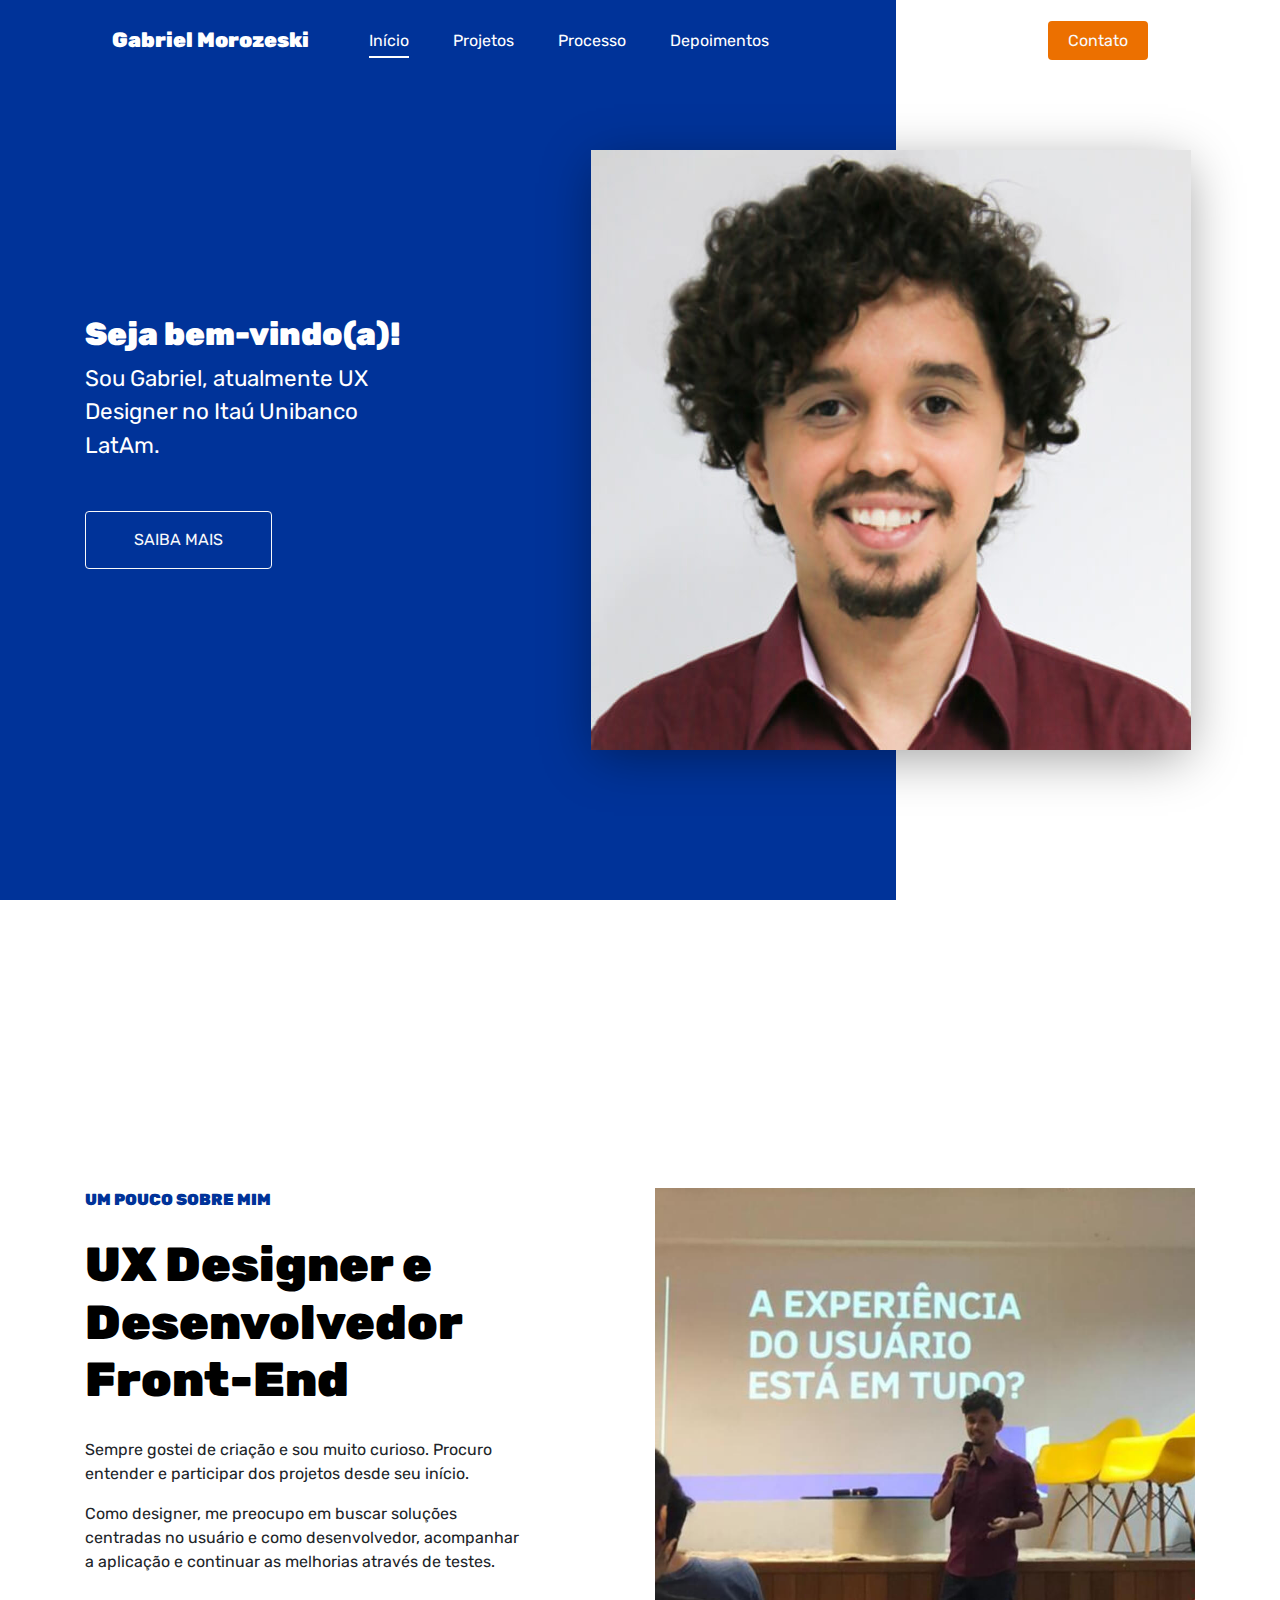
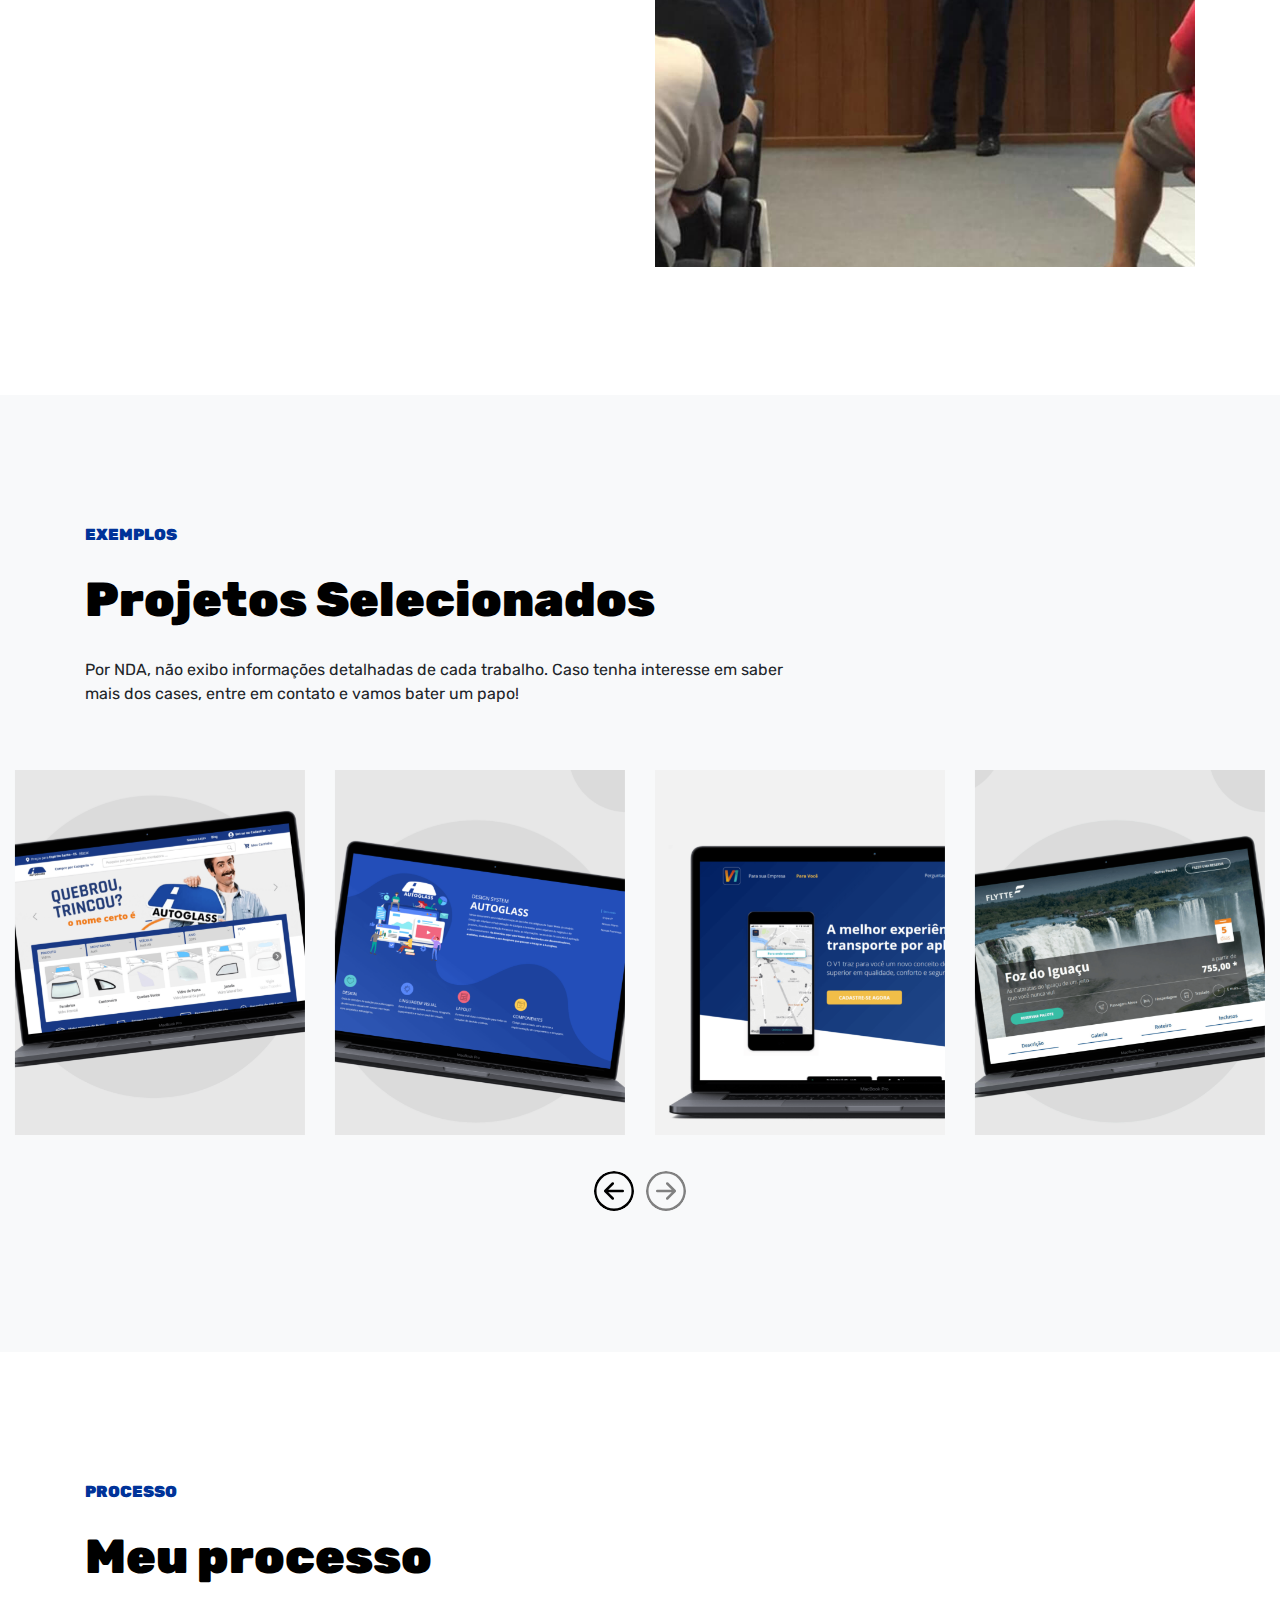
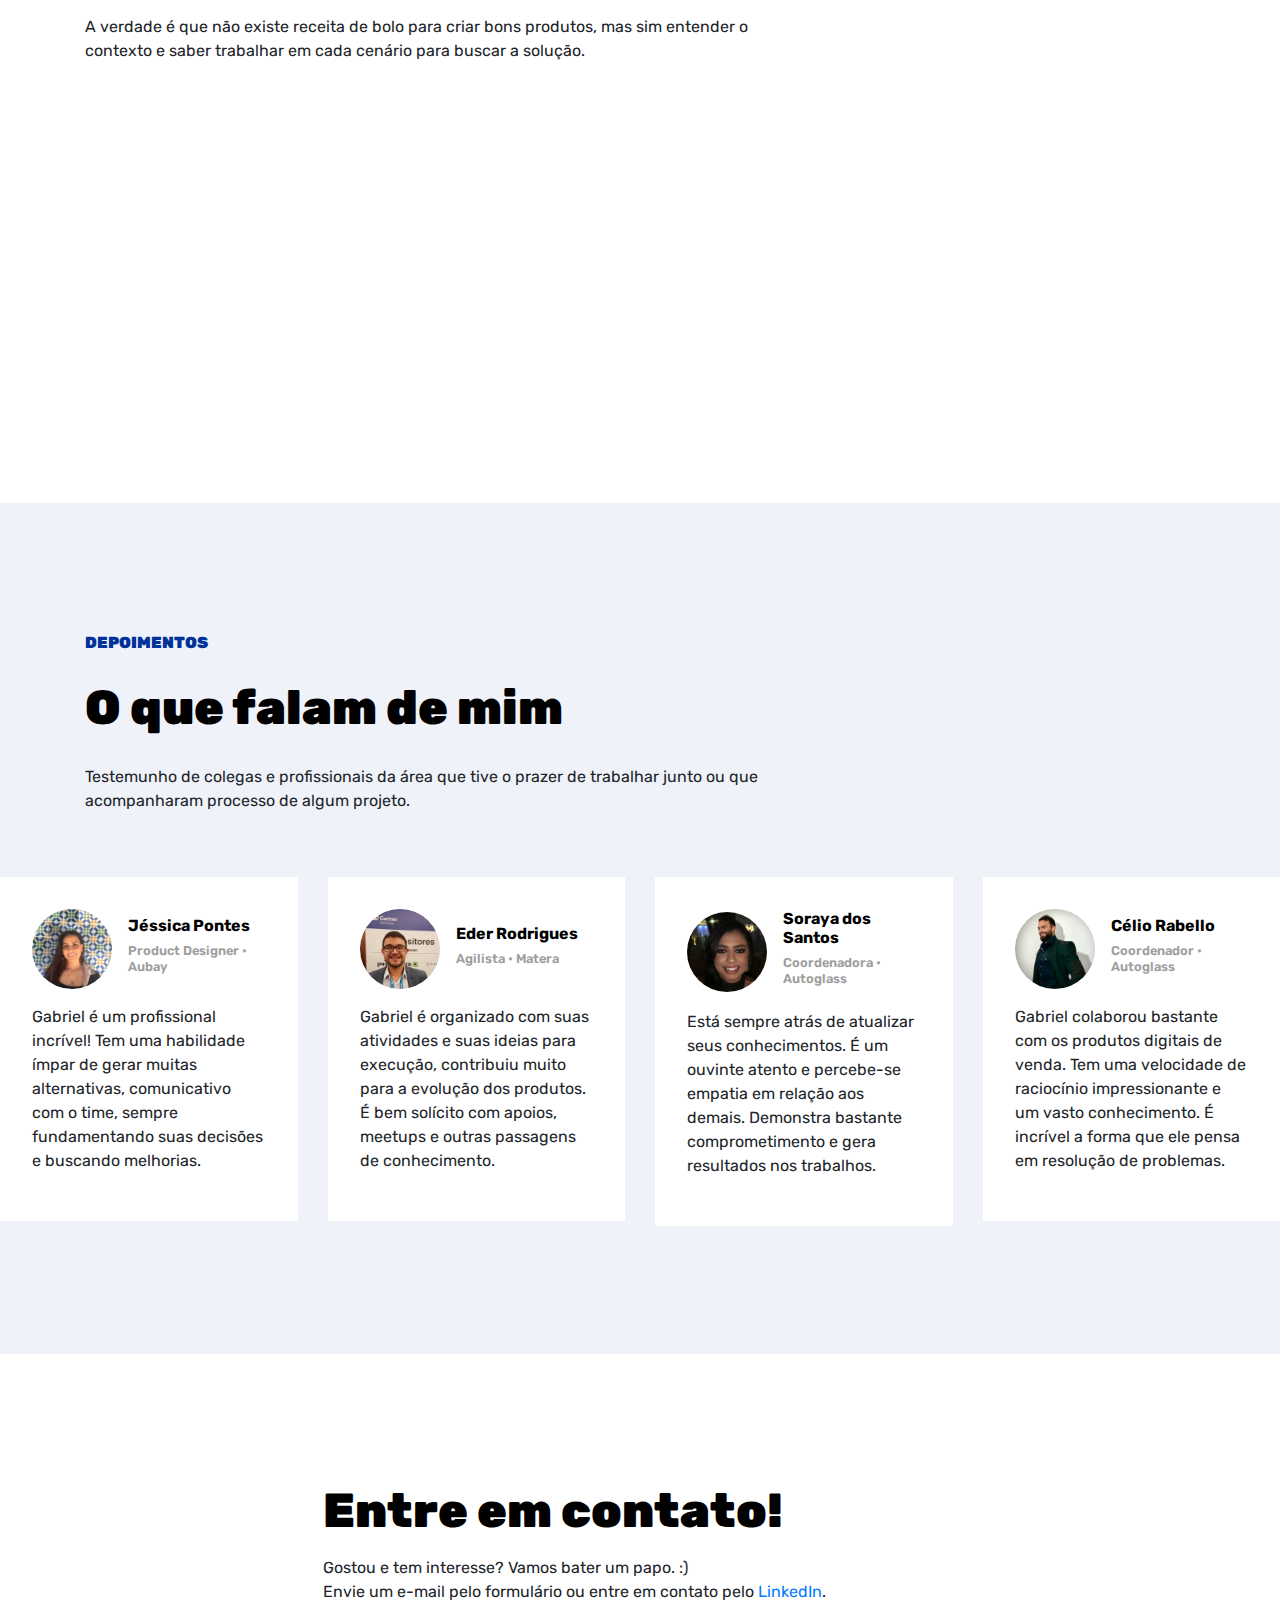
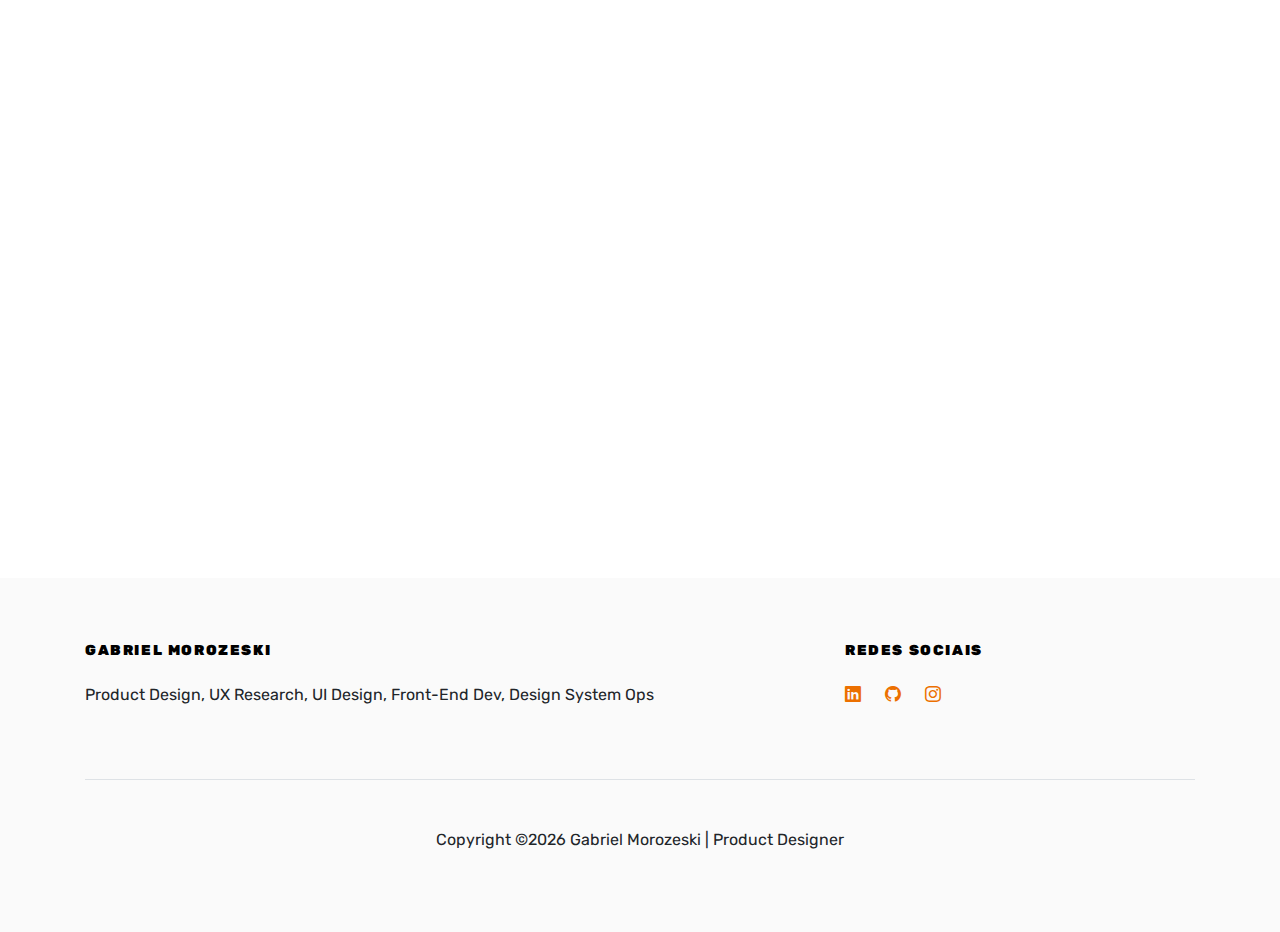
==== commit 6e003585: "Change visual identity" ====
--- a/index.html
+++ b/index.html
@@ -9,6 +9,11 @@
     <link href="https://fonts.googleapis.com/css2?family=Rubik:ital,wght@0,300;0,400;0,500;0,600;0,700;0,800;0,900;1,300;1,400;1,500;1,600;1,700;1,800;1,900&display=swap" rel="stylesheet"> 
     <link rel="stylesheet" href="https://cdn.jsdelivr.net/npm/bootstrap-icons@1.4.1/font/bootstrap-icons.css">
     <link rel="stylesheet" href="css/style.css">
+
+    <link rel="apple-touch-icon" sizes="180x180" href="favicon/apple-touch-icon.png">
+    <link rel="icon" type="image/png" sizes="32x32" href="favicon/favicon-32x32.png">
+    <link rel="icon" type="image/png" sizes="16x16" href="favicon/favicon-16x16.png">
+    <link rel="manifest" href="favicon/site.webmanifest">
 
     <link rel="stylesheet" href="css/bootstrap.min.css">
     <link rel="stylesheet" href="css/jquery-ui.css">
@@ -53,7 +58,7 @@
               <ul class="site-menu main-menu site-menu-dark js-clone-nav mr-auto d-none d-lg-block">
                 <li class="cta">
                   <a href="#contact-section" class="nav-link contact-button">
-                    <span class="rounded border border-primary">Contato</span>
+                    <span class="rounded">Contato</span>
                   </a>
                 </li>
               </ul>
@@ -72,7 +77,7 @@
         <div class="row align-items-center">
           <div class="col-lg-4 mr-auto" data-aos="fade-up">
             <h1>Seja bem-vindo(a)!</h1>
-            <p class="mb-5">Sou Gabriel, atualmente Product Designer na TradersClub.</p>
+            <p class="mb-5">Sou Gabriel, atualmente UX Designer no Itaú Unibanco LatAm.</p>
             <p><a href="#about-section" class="btn btn-outline-light py-3 px-5">Saiba mais</a></p>
 
           </div>
--- a/css/style.css
+++ b/css/style.css
@@ -40,7 +40,7 @@
   background: #000 !important; }
 
 .bg-blue {
-  background: #eef6ff !important; }
+  background: #00339910 !important; }
 
 .color-black-opacity-5 {
   color: rgba(0, 0, 0, 0.5); }
@@ -121,7 +121,7 @@
   height: 43px;
   font-family: "Rubik", -apple-system, BlinkMacSystemFont, "Segoe UI", Roboto, "Helvetica Neue", Arial, sans-serif, "Apple Color Emoji", "Segoe UI Emoji", "Segoe UI Symbol", "Noto Color Emoji"; }
   .form-control:active, .form-control:focus {
-    border-color: #007bff; }
+    border-color: #003399; }
   .form-control:hover, .form-control:active, .form-control:focus {
     -webkit-box-shadow: none !important;
     box-shadow: none !important; }
@@ -277,7 +277,7 @@
   .ul-check.success li:before {
     color: #8bc34a; }
   .ul-check.primary li:before {
-    color: #007bff; }
+    color: #003399; }
 
 .select-wrap, .wrap-icon {
   position: relative; }
@@ -329,7 +329,7 @@
   .site-navbar .site-navigation .site-menu {
     margin-bottom: 0; }
     .site-navbar .site-navigation .site-menu .active {
-      color: #007bff;
+      color: #003399;
       display: inline-block;
       padding: 5px 20px; }
     .site-navbar .site-navigation .site-menu a {
@@ -365,7 +365,7 @@
         top: 100%;
         position: absolute;
         text-align: left;
-        border-top: 2px solid #007bff;
+        border-top: 2px solid #003399;
         -webkit-box-shadow: 0 2px 10px -2px rgba(0, 0, 0, 0.1);
         box-shadow: 0 2px 10px -2px rgba(0, 0, 0, 0.1);
         border-left: 1px solid #edf0f5;
@@ -402,7 +402,7 @@
           transition: 0s all;
           color: #343a40; }
         .site-navbar .site-navigation .site-menu .has-children .dropdown .active > a {
-          color: #007bff !important; }
+          color: #003399 !important; }
         .site-navbar .site-navigation .site-menu .has-children .dropdown > li {
           list-style: none;
           padding: 0;
@@ -424,7 +424,7 @@
             background: #f4f5f9;
             color: #25262a; }
       .site-navbar .site-navigation .site-menu .has-children:hover > a, .site-navbar .site-navigation .site-menu .has-children:focus > a, .site-navbar .site-navigation .site-menu .has-children:active > a {
-        color: #007bff; }
+        color: #003399; }
       .site-navbar .site-navigation .site-menu .has-children:hover, .site-navbar .site-navigation .site-menu .has-children:focus, .site-navbar .site-navigation .site-menu .has-children:active {
         cursor: pointer; }
         .site-navbar .site-navigation .site-menu .has-children:hover > .dropdown, .site-navbar .site-navigation .site-menu .has-children:focus > .dropdown, .site-navbar .site-navigation .site-menu .has-children:active > .dropdown {
@@ -510,12 +510,12 @@
     .site-mobile-menu .site-nav-wrap .contact-button {
       padding-top: 2rem;}
       .site-mobile-menu .site-nav-wrap a:hover {
-        color: #007bff; }
+        color: #003399; }
     .site-mobile-menu .site-nav-wrap li {
       position: relative;
       display: block; }
       .site-mobile-menu .site-nav-wrap li .active {
-        color: #007bff; }
+        color: #003399; }
     .site-mobile-menu .site-nav-wrap .arrow-collapse {
       position: absolute;
       right: 0px;
@@ -618,9 +618,9 @@
         display: inline-block;
         text-decoration: none !important; }
         .sticky-wrapper.is-sticky .site-navbar .site-menu > li > a:hover {
-          color: #007bff; }
+          color: #003399; }
         .sticky-wrapper.is-sticky .site-navbar .site-menu > li > a.active:after {
-          background: #007bff; }
+          background: #003399; }
   .sticky-wrapper .shrink {
     padding-top: 10px !important;
     padding-bottom: 10px !important; }
@@ -636,7 +636,7 @@
     position: absolute;
     height: 100%;
     width: 70%;
-    background: #007bff;
+    background: #003399;
     border-bottom-right-radius: 0px; }
     @media (max-width: 991.98px) {
       .intro-section:before {
@@ -680,21 +680,21 @@
       padding: 4em 0; } }
 
 .cta a span {
-  border-color: #007bff;
+  border-color: #003399;
   padding: 10px 20px; }
 
 .cta a:hover span {
-  background: #007bff;
+  background: #003399;
   color: #fff; }
 
 .cta a.active {
   border-bottom: none; }
   .cta a.active > span {
-    background-color: #007bff;
+    background-color: #003399;
     color: #fff; }
 
 .section-sub-title {
-  color: #007bff;
+  color: #003399;
   text-transform: uppercase;
   font-size: 1rem;
   font-weight: 900;
@@ -734,7 +734,7 @@
   position: relative; }
   .image-absolute-box .box {
     position: absolute;
-    background: #007bff;
+    background: #ec7000;
     padding: 30px;
     max-width: 300px;
     top: -20%;
@@ -858,7 +858,7 @@
       background-image: url("data:image/svg+xml,<svg viewBox='0 0 16 16' fill='gray' xmlns='http://www.w3.org/2000/svg'><path fill-rule='evenodd' d='M1 8a7 7 0 1 0 14 0A7 7 0 0 0 1 8zm15 0A8 8 0 1 1 0 8a8 8 0 0 1 16 0zM4.5 7.5a.5.5 0 0 0 0 1h5.793l-2.147 2.146a.5.5 0 0 0 .708.708l3-3a.5.5 0 0 0 0-.708l-3-3a.5.5 0 1 0-.708.708L10.293 7.5H4.5z' clip-rule='evenodd'/></svg>");
     }
     .nonloop-block-13 .owl-dots .owl-dot.active span {
-      background-color: #007bff;
+      /* background-color: #003399; */
       /* background-color: #eef6ff; */
     }
     .nonloop-block-13 .owl-dots .owl-dot:nth-child(1).active > span {
@@ -885,7 +885,7 @@
       border-radius: 50%;
       background-color: #e6e6e6; }
     .nonloop-block-14 .owl-dots .owl-dot.active span {
-      background-color: #007bff; }
+      background-color: #003399; }
 
 .footer-section {
   padding: 4em 0;
@@ -944,3 +944,45 @@
   @media (max-width: 991.98px) {
     .service {
       padding: 2rem; } }
+
+
+
+/* CUSTOM CODE */
+
+/* Change icons color */
+i, i.text-primary {
+  color: #ec7000  !important;
+}
+
+.btn-primary {
+  background-color: #ec7000 !important;
+  border-color: #ec7000 !important;
+}
+
+.btn-primary:hover {
+  background-color: #c95e00 !important;
+  border-color: #c95e00 !important;
+}
+
+.btn-outline-light {
+  color: #212529;
+  background-color: #f8f9fa;
+  border-color: #f8f9fa;
+}
+
+.btn-outline-light:hover {
+  color: #f8f9fa !important;
+  background-color: #ec7000 !important;
+  border-color: #ec7000 !important;
+}
+
+.cta a span {
+  border-color: #ec7000;
+  background-color: #ec7000;
+  color: #f8f9fa;
+}
+
+.sticky-wrapper.is-sticky .cta a span {
+  background-color: #003399 !important;
+  border-color: #003399 !important;
+}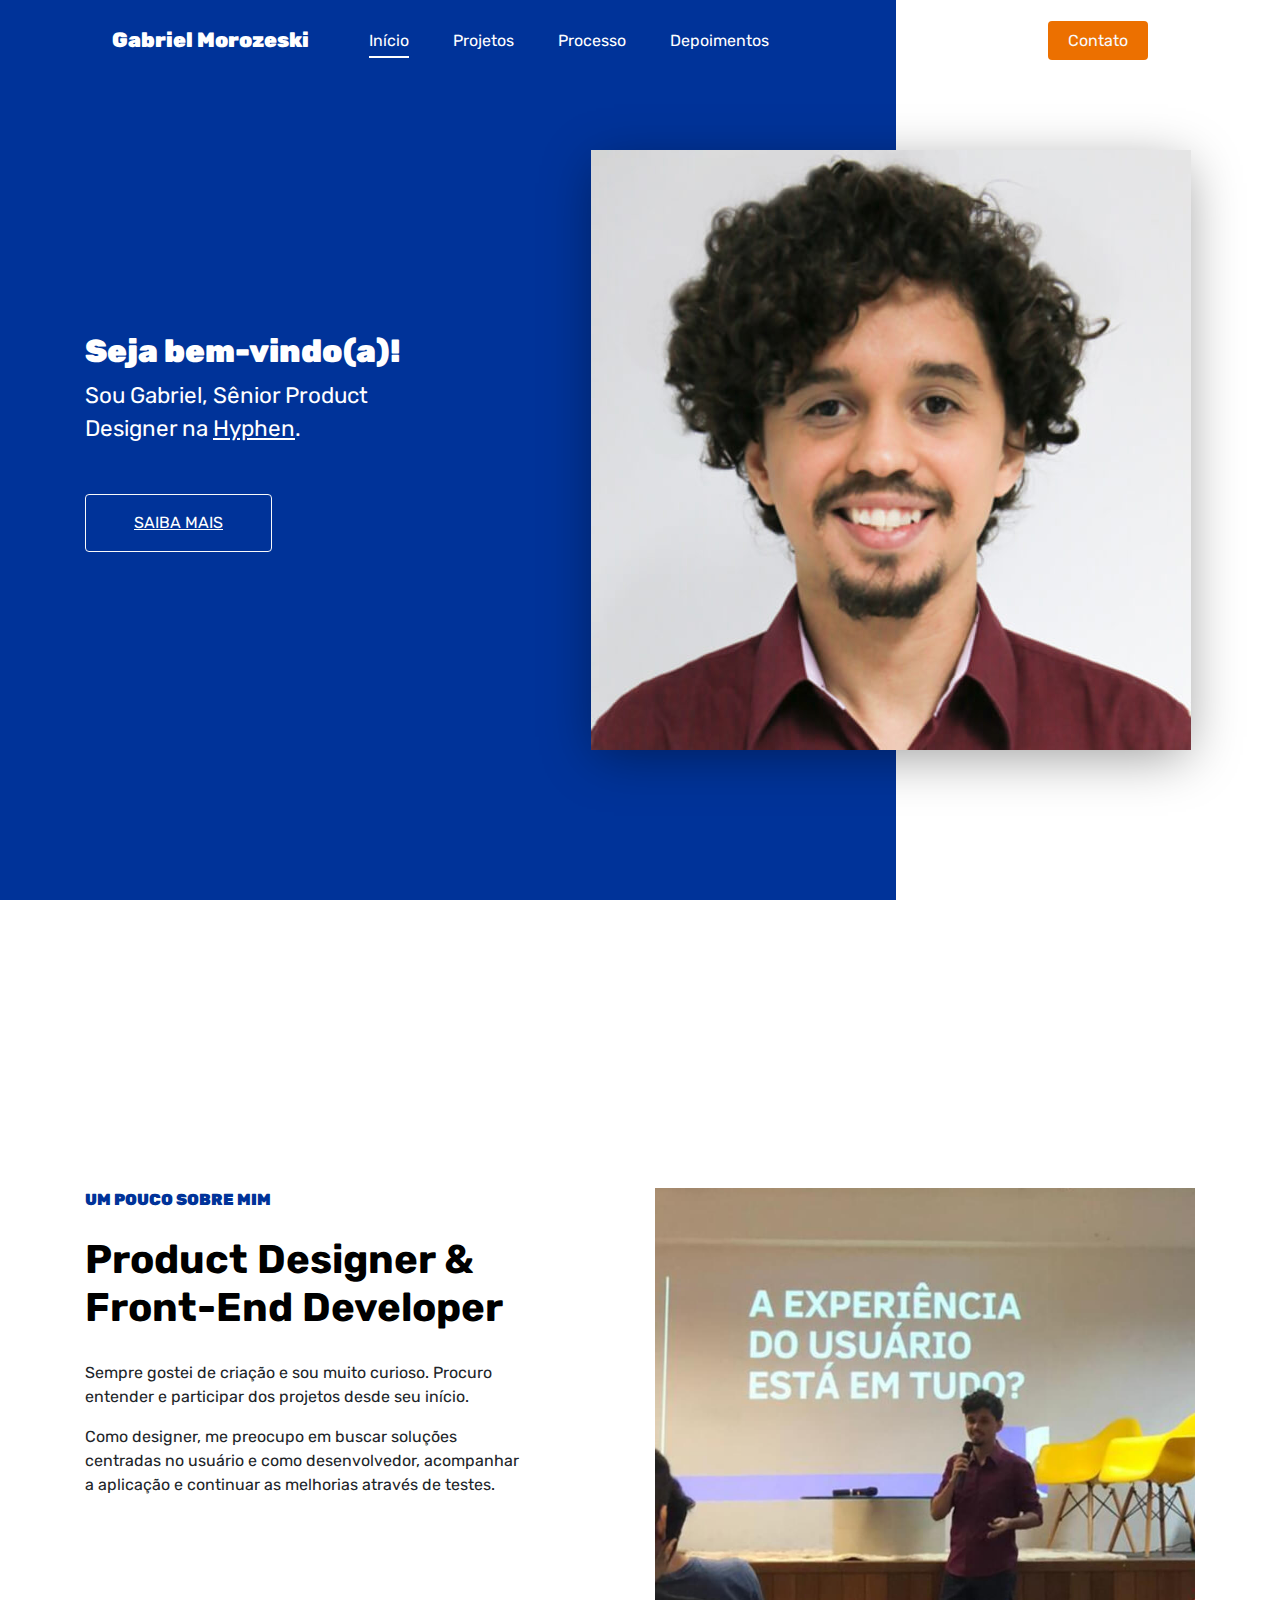
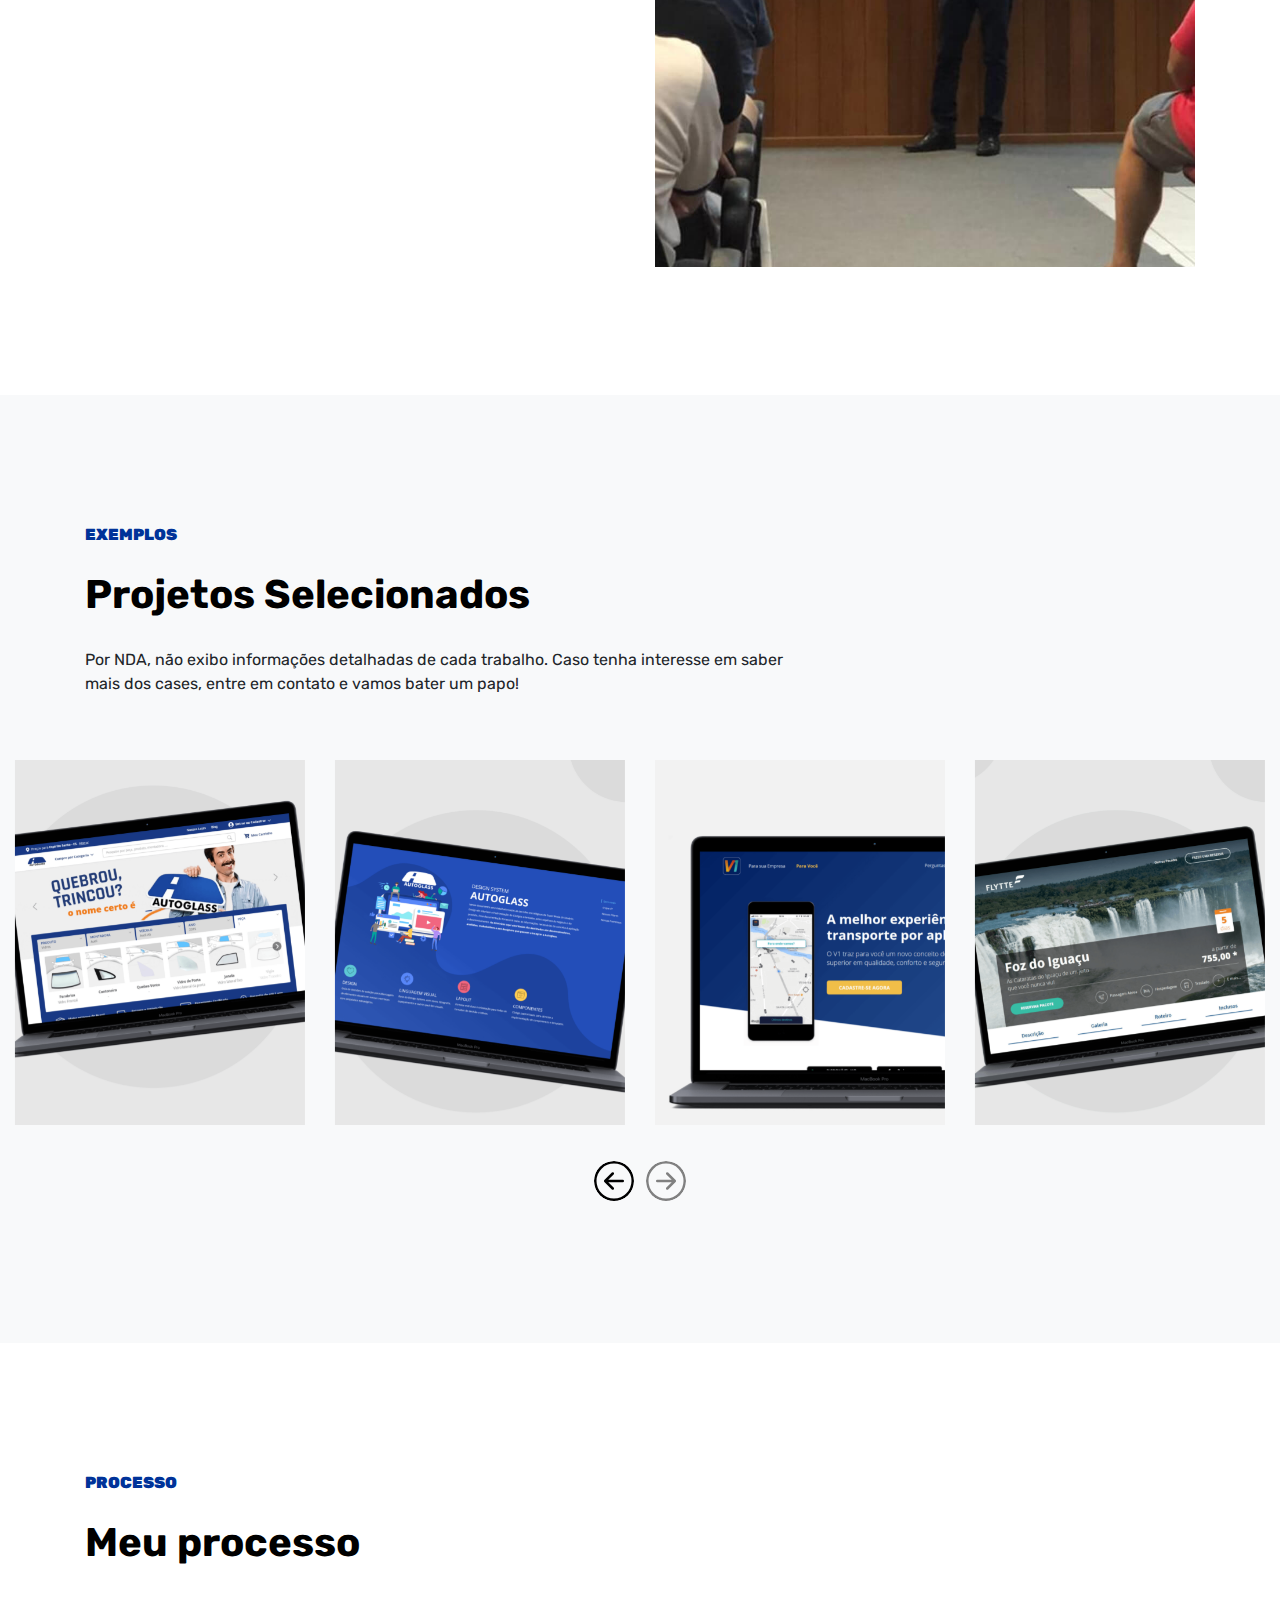
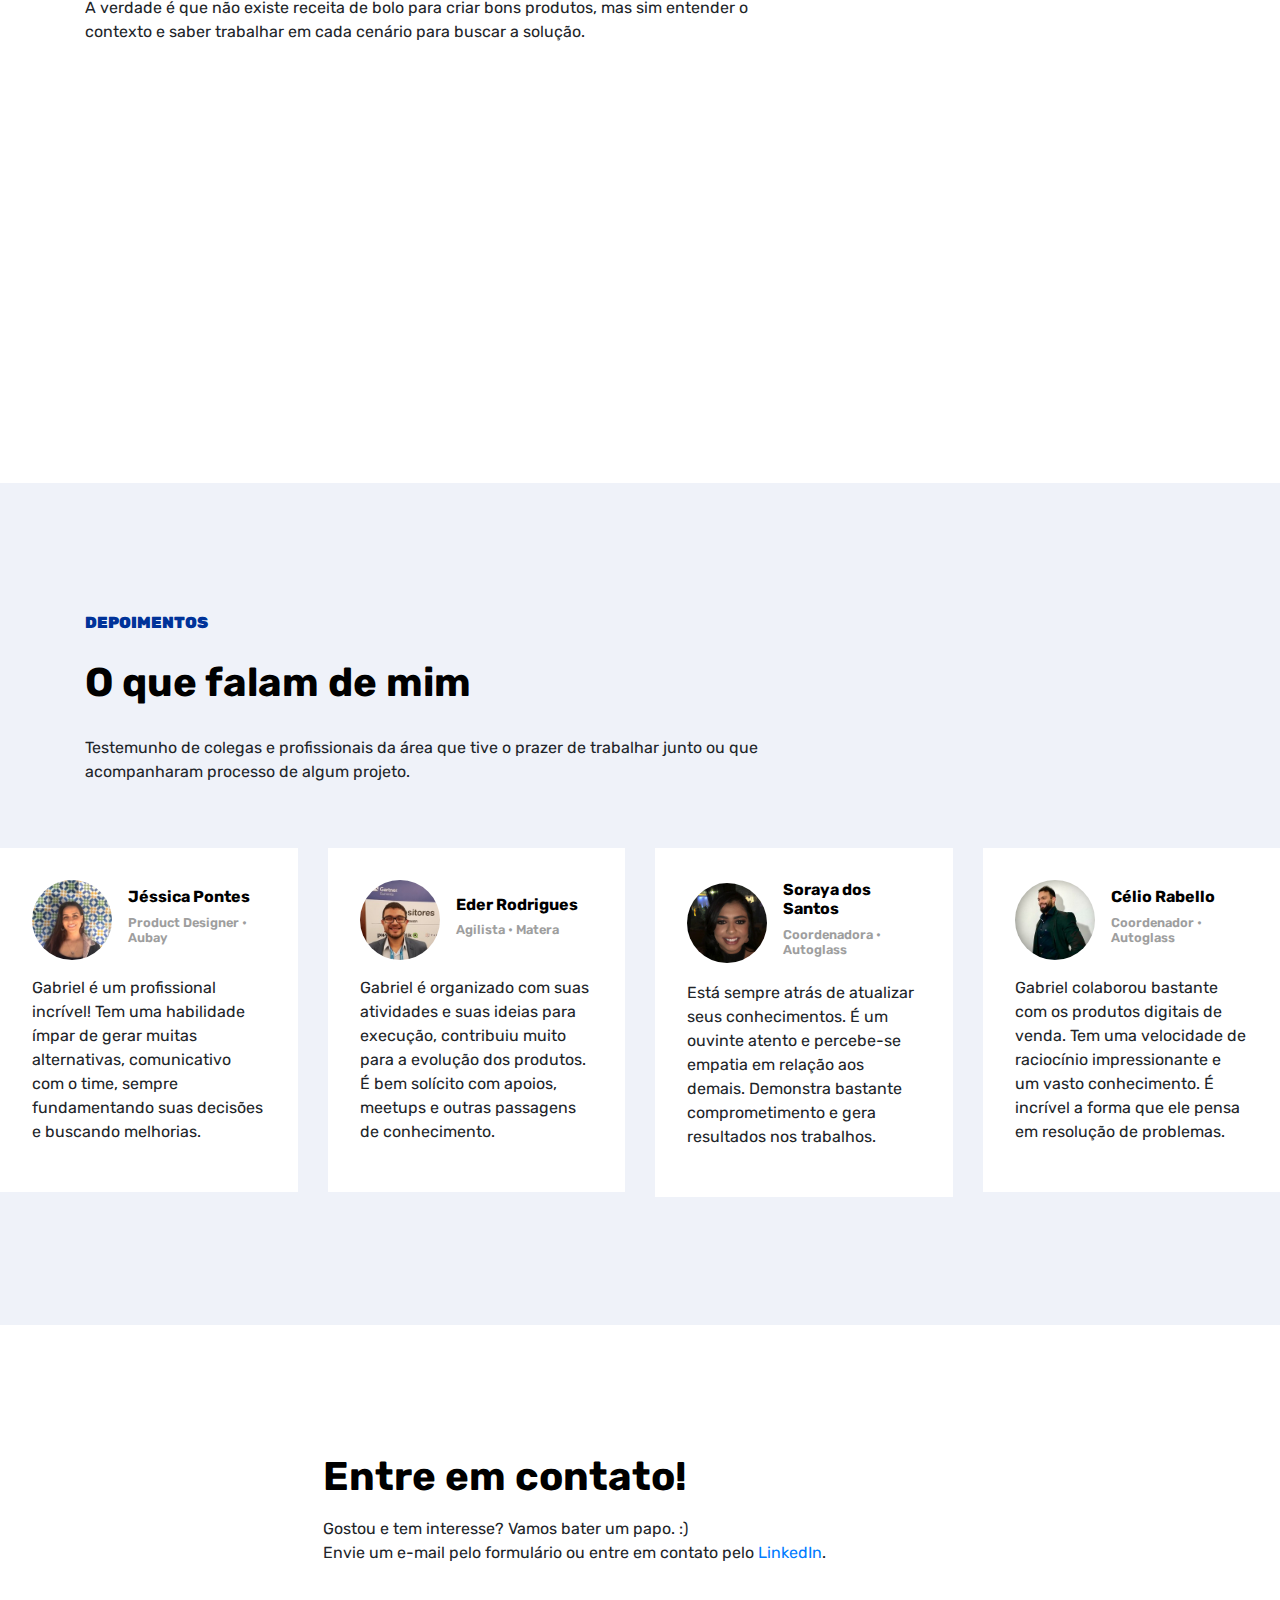
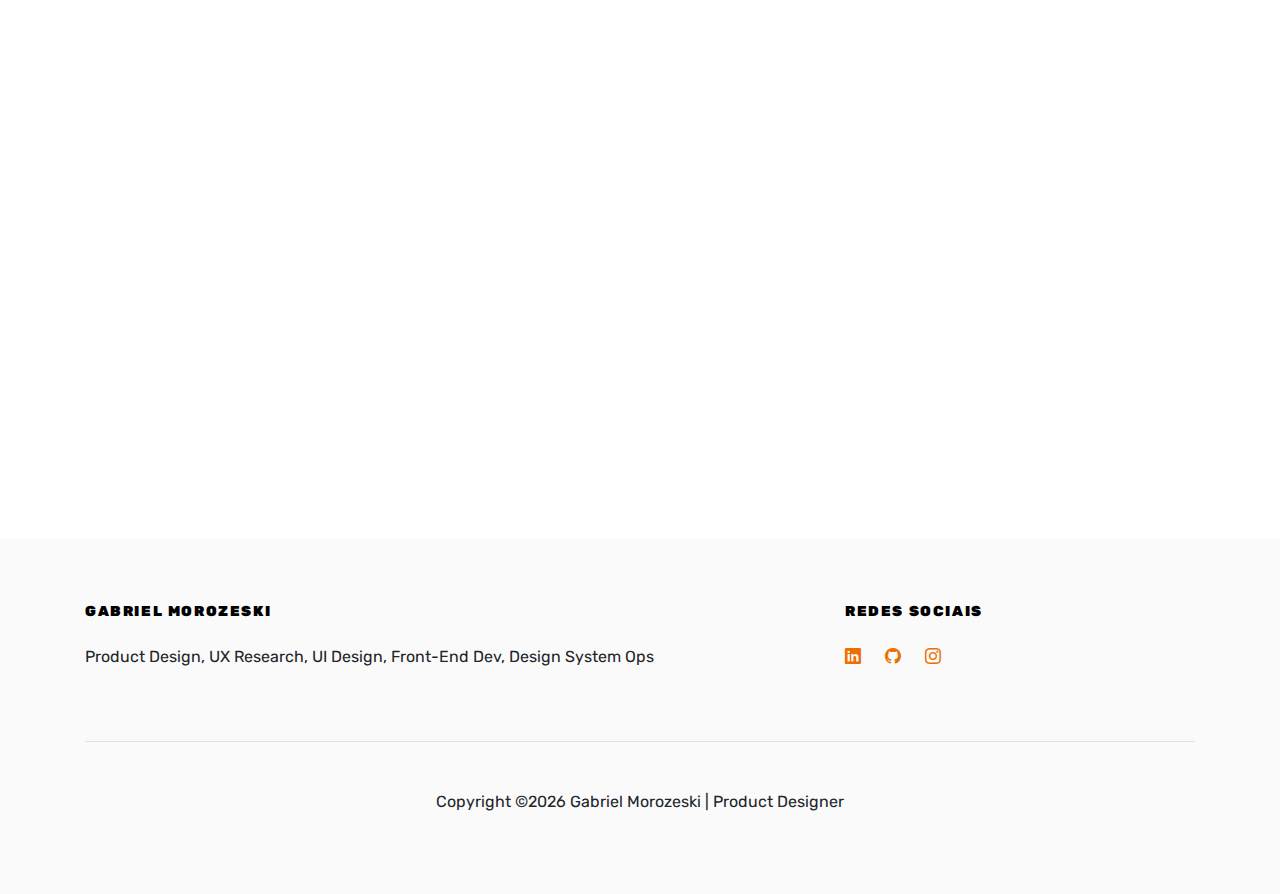
==== commit 20982e19: "Information updates" ====
--- a/index.html
+++ b/index.html
@@ -77,8 +77,8 @@
         <div class="row align-items-center">
           <div class="col-lg-4 mr-auto" data-aos="fade-up">
             <h1>Seja bem-vindo(a)!</h1>
-            <p class="mb-5">Sou Gabriel, atualmente UX Designer no Itaú Unibanco LatAm.</p>
-            <p><a href="#about-section" class="btn btn-outline-light py-3 px-5">Saiba mais</a></p>
+            <p class="mb-5">Sou Gabriel, Sênior Product Designer na <a href="https://www.hyphenteam.com/" target="_blank">Hyphen</a>.</p>
+            <p><a href="#about-section" class="btn btn-outline-light py-3 px-5">Saiba Mais</a></p>
 
           </div>
           <div class="col-lg-2 ml-auto"  data-aos="fade-up" data-aos-delay="100">
@@ -100,7 +100,7 @@
 
             <div class="mb-5">
               <span class="section-sub-title d-block">Um pouco sobre mim</span>
-              <h2 class="section-title">UX Designer e Desenvolvedor Front-End</h2>
+              <h2 class="section-title">Product Designer & Front-End Developer</h2>
               <p>Sempre gostei de criação e sou muito curioso. Procuro entender e participar dos projetos desde seu início.</p>
               <p>Como designer, me preocupo em buscar soluções centradas no usuário e como desenvolvedor, acompanhar a aplicação e continuar as melhorias através de testes.</p>
             </div>
--- a/css/style.css
+++ b/css/style.css
@@ -649,6 +649,9 @@
     color: var(--white);
     font-size: 1.4rem;
     max-width: 400px; }
+  .intro-section a {
+    color: var(--white); 
+    text-decoration: underline; }
 
 .img-absolute {
   position: absolute;
@@ -702,10 +705,10 @@
   margin-bottom: 1.5rem; }
 
 .section-title {
-  font-size: 3rem;
+  font-size: 2.5rem;
   color: #000;
   margin-bottom: 1.8rem;
-  font-weight: 900;
+  font-weight: 700;
   max-width: 800px;} 
   @media (max-width: 991.98px) {
     .section-title {
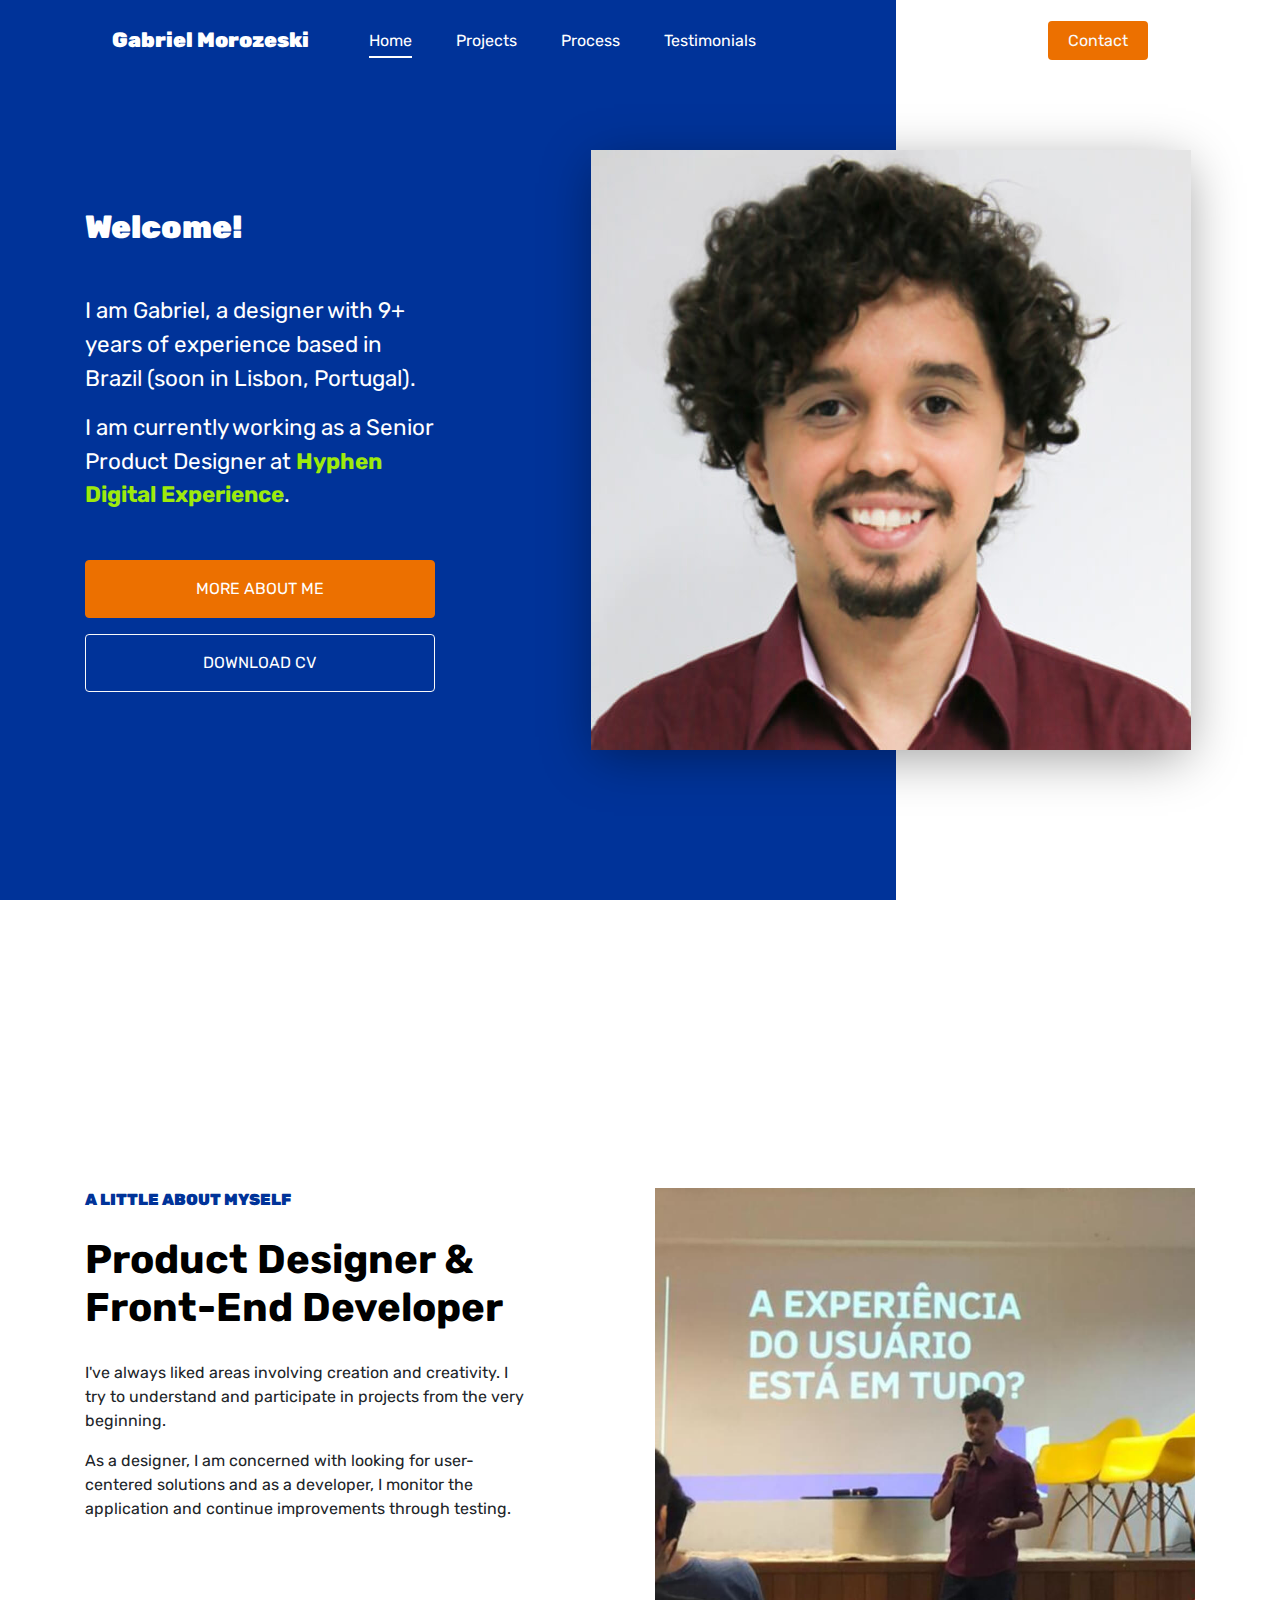
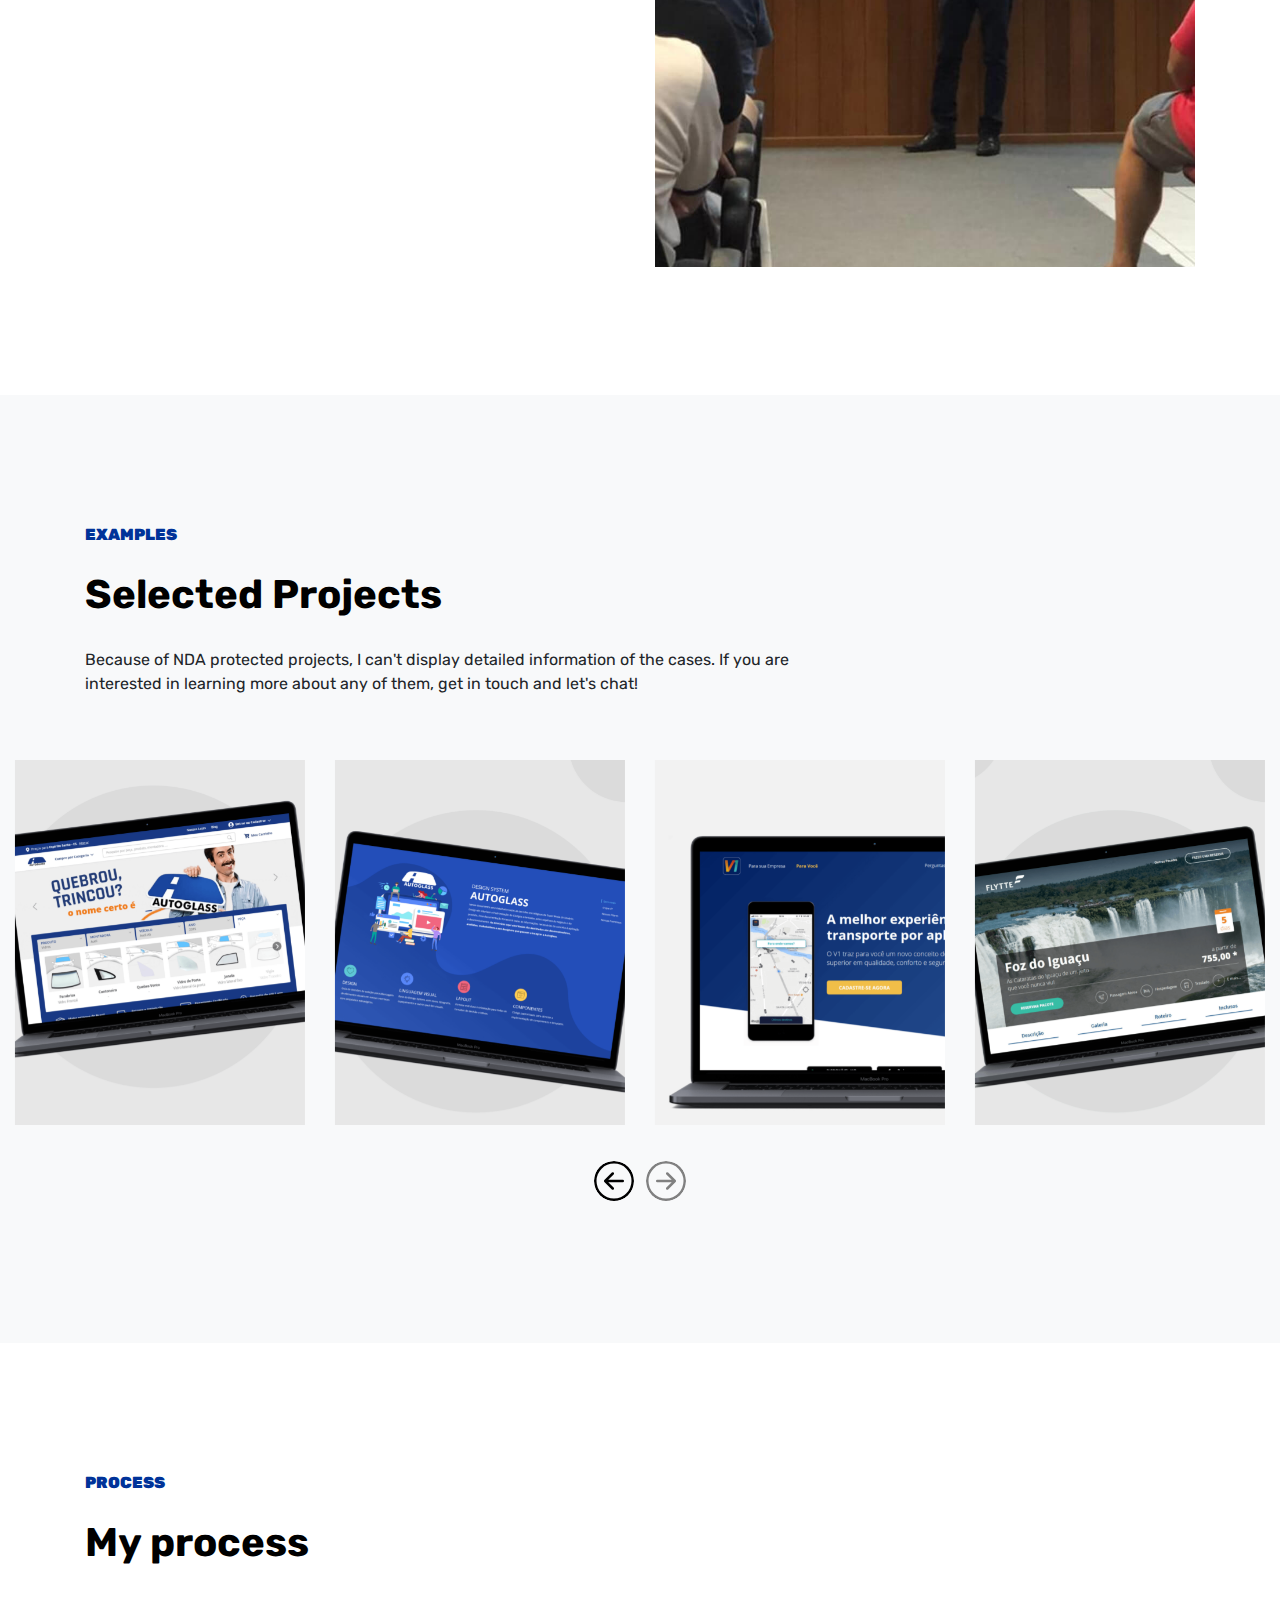
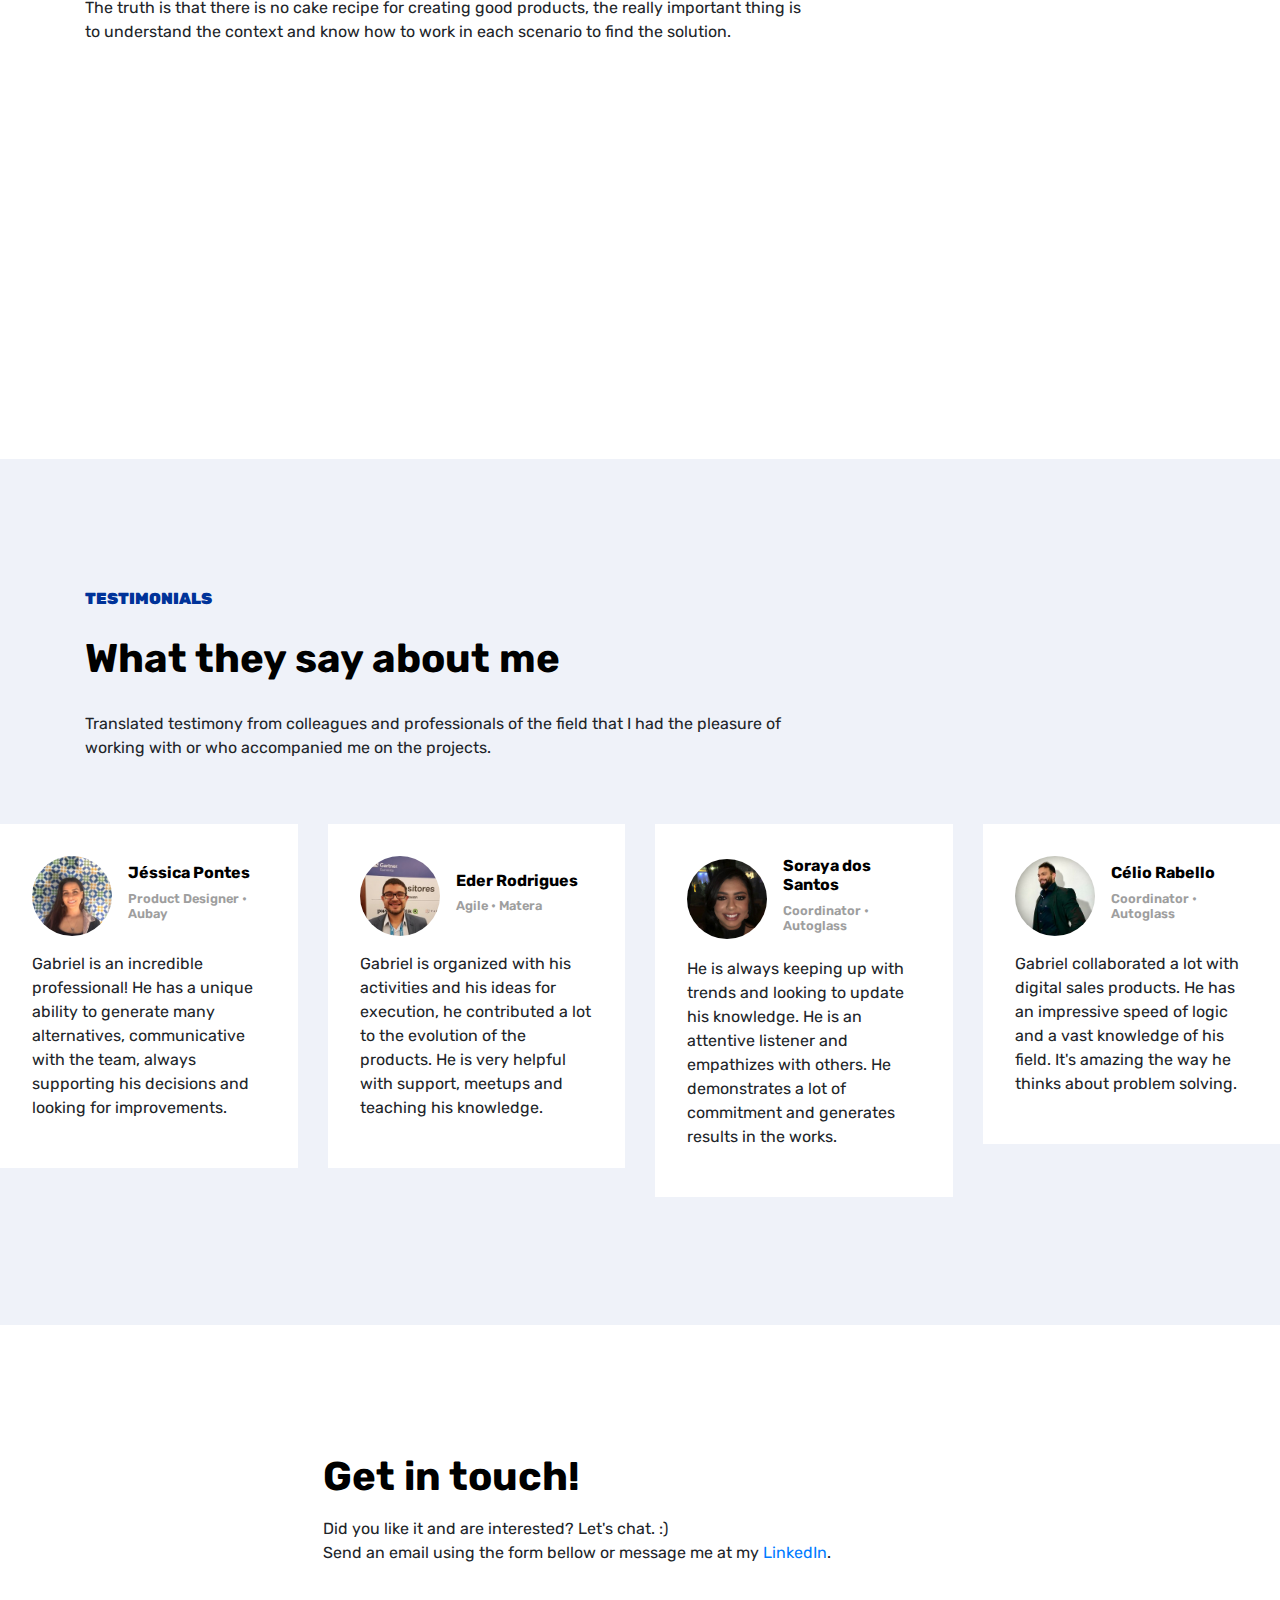
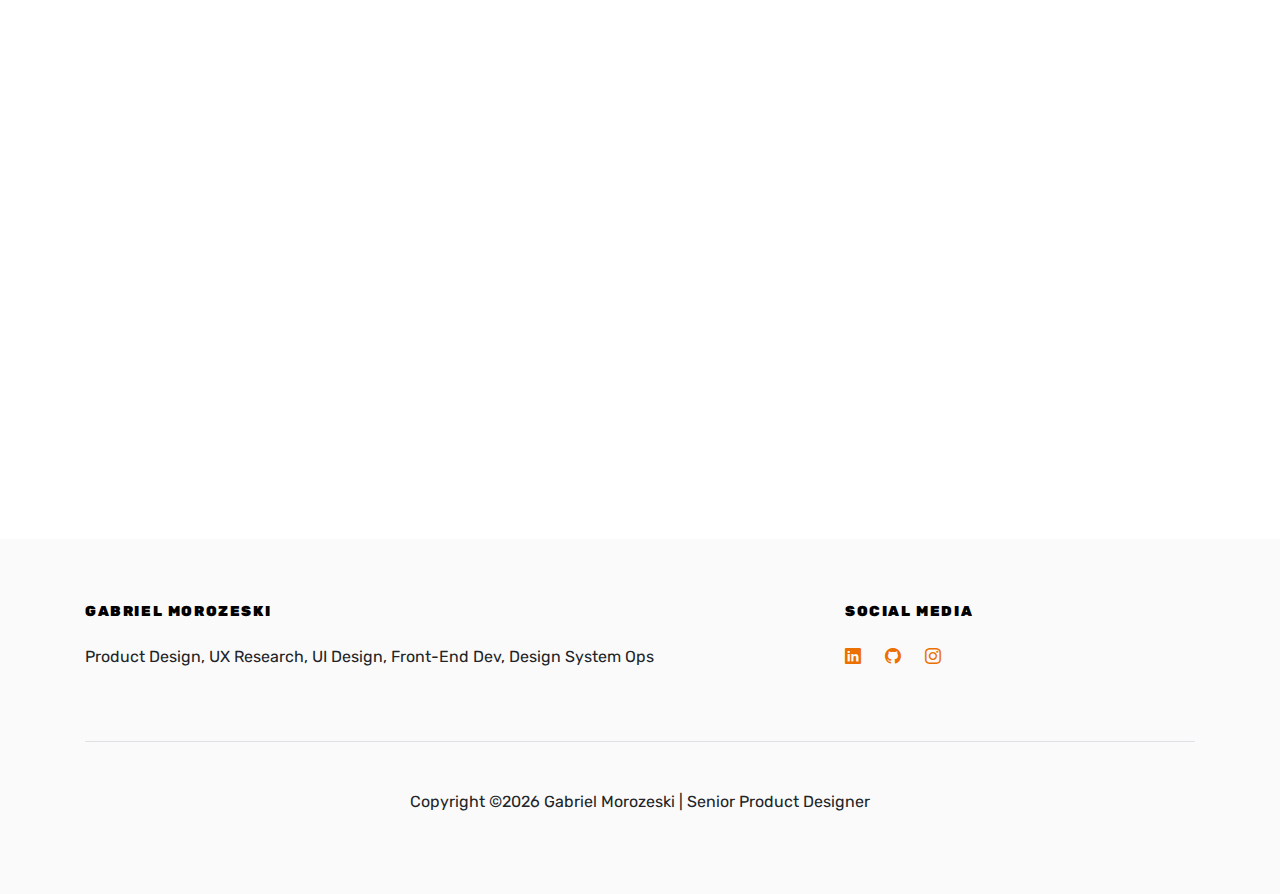
==== commit d1b2bc3c: "Translated to english, add CV download button and fixed CSS" ====
--- a/index.html
+++ b/index.html
@@ -1,7 +1,7 @@
 <!DOCTYPE html>
 <html lang="pt-br">
   <head>
-    <title>Gabriel Morozeski | Product Designer</title>
+    <title>Gabriel Morozeski | Senior Product Designer</title>
     <meta charset="utf-8">
     <meta name="viewport" content="width=device-width, initial-scale=1, shrink-to-fit=no">
     
@@ -46,10 +46,10 @@
           <div>
             <nav class="site-navigation position-relative text-right" role="navigation">
               <ul class="site-menu main-menu js-clone-nav mr-auto d-none d-lg-block">
-                <li><a href="#home-section" class="nav-link">Início</a></li>
-                <li><a href="#work-section" class="nav-link">Projetos</a></li>
-                <li><a href="#process-section" class="nav-link">Processo</a></li>
-                <li><a href="#services-section" class="nav-link">Depoimentos</a></li>
+                <li><a href="#home-section" class="nav-link">Home</a></li>
+                <li><a href="#work-section" class="nav-link">Projects</a></li>
+                <li><a href="#process-section" class="nav-link">Process</a></li>
+                <li><a href="#services-section" class="nav-link">Testimonials</a></li>
               </ul>
             </nav>
           </div>
@@ -58,7 +58,7 @@
               <ul class="site-menu main-menu site-menu-dark js-clone-nav mr-auto d-none d-lg-block">
                 <li class="cta">
                   <a href="#contact-section" class="nav-link contact-button">
-                    <span class="rounded">Contato</span>
+                    <span class="rounded">Contact</span>
                   </a>
                 </li>
               </ul>
@@ -76,10 +76,11 @@
       <div class="container">
         <div class="row align-items-center">
           <div class="col-lg-4 mr-auto" data-aos="fade-up">
-            <h1>Seja bem-vindo(a)!</h1>
-            <p class="mb-5">Sou Gabriel, Sênior Product Designer na <a href="https://www.hyphenteam.com/" target="_blank">Hyphen</a>.</p>
-            <p><a href="#about-section" class="btn btn-outline-light py-3 px-5">Saiba Mais</a></p>
-
+            <h1 class="mb-5">Welcome!</h1>
+            <p>I am Gabriel, a designer with 9+ years of experience based in Brazil (soon in Lisbon, Portugal).</p>
+            <p class="mb-5">I am currently working as a Senior Product Designer at <a class="hyphen-link" href="https://www.hyphenteam.com/" target="_blank">Hyphen Digital Experience</a>.</p>
+            <a href="#about-section" class="btn btn-primary py-3 px-5 mb-3 btn-block">More about me</a>
+            <a href="/docs/gabriel-morozeski-resume-2023.pdf" download class="btn btn-outline-light py-3 px-5 btn-block">Download CV</a>
           </div>
           <div class="col-lg-2 ml-auto"  data-aos="fade-up" data-aos-delay="100">
             <figure class="img-absolute">
@@ -99,10 +100,10 @@
           <div class="col-lg-5 mr-auto mb-5">
 
             <div class="mb-5">
-              <span class="section-sub-title d-block">Um pouco sobre mim</span>
+              <span class="section-sub-title d-block">A little about myself</span>
               <h2 class="section-title">Product Designer & Front-End Developer</h2>
-              <p>Sempre gostei de criação e sou muito curioso. Procuro entender e participar dos projetos desde seu início.</p>
-              <p>Como designer, me preocupo em buscar soluções centradas no usuário e como desenvolvedor, acompanhar a aplicação e continuar as melhorias através de testes.</p>
+              <p>I've always liked areas involving creation and creativity. I try to understand and participate in projects from the very beginning.</p>
+              <p>As a designer, I am concerned with looking for user-centered solutions and as a developer, I monitor the application and continue improvements through testing.</p>
             </div>
 
             <div class="row">
@@ -122,8 +123,8 @@
                 <div class="counter d-flex align-items-start" data-aos="fade-up" data-aos-delay="">
                   <div class="icon-wrap"><i class="bi bi-code-slash text-primary"></i></div>
                   <div class="counter-text">
-                    <strong>Desenvolvedor</strong>
-                    <span>HTML, CSS, Javascript, SEO, Acessibilidade</span>
+                    <strong>Developer</strong>
+                    <span>HTML, CSS, Javascript, SEO, Accessibility</span>
                   </div>
                 </div>
 
@@ -136,7 +137,7 @@
               <div class="box" data-aos="fade-up">
                 <div class="icon-wrap"><span class="flaticon-vector"></span></div>
                 <h3>IxDA Guarapari</h3>
-                <p>Apresentação sobre UX na 1ª Meetup para alunos da Faculdade Pitágoras.</p>
+                <p>Presentation about UX at the 1st Meetup for students from Pitágoras university.</p>
               </div>
               <img src="images/about_1.jpg" alt="Image" class="img-fluid">
             </div>
@@ -150,9 +151,9 @@
       <div class="container">
         <div class="row">
           <div class="col-lg-8 mb-5">
-            <span class="section-sub-title d-block">Exemplos</span>
-            <h2 class="section-title">Projetos Selecionados</h2>
-            <p>Por NDA, não exibo informações detalhadas de cada trabalho. Caso tenha interesse em saber mais dos cases, entre em contato e vamos bater um papo!</p>
+            <span class="section-sub-title d-block">Examples</span>
+            <h2 class="section-title">Selected Projects</h2>
+            <p>Because of NDA protected projects, I can't display detailed information of the cases. If you are interested in learning more about any of them, get in touch and let's chat!</p>
           </div>
         </div>
 
@@ -167,7 +168,7 @@
               <span class="badge bg-light text-dark">UX Research</span>
               <span class="badge bg-light text-dark">UI Design</span>
               <span class="category">
-                Discovery para e-commerce do maior estoque de vidros e autopeças do Brasil.
+                Discovery for e-commerce of the largest stock auto parts and glass in Brazil.
               </span>
             </div>
             <img src="images/project-b2c.png" alt="Image" class="img-fluid">
@@ -178,7 +179,7 @@
               <h3>Vitral</h3>
               <span class="badge bg-light text-dark">Design System</span>
               <span class="category">
-                Contrução e manutenção do Design System para produtos digitais da Autoglass.
+                Construction and maintenance of the Design System for Autoglass digital products.
               </span>
             </div>
             <img src="images/project-vitral.png" alt="Image" class="img-fluid">
@@ -190,7 +191,7 @@
               <span class="badge bg-light text-dark">UI Design</span>
               <span class="badge bg-light text-dark">Front-End</span>
               <span class="category">
-                Criação da landing page do serviço de transporte por app do Grupo Águia Branca.
+                Creation of the landing page for the company group Águia Branca's transport service app.
               </span>
             </div>
             <img src="images/project-v1.png" alt="Image" class="img-fluid">
@@ -202,7 +203,7 @@
               <span class="badge bg-light text-dark">UI Design</span>
               <span class="badge bg-light text-dark">Front-End</span>
               <span class="category">
-                Criação da landing page para agência de turismo de pacotes personalizáveis pra viagens.
+                Creation of the landing page for a travel agency with custom travel packages.
               </span>
             </div>
             <img src="images/project-flytte.png" alt="Image" class="img-fluid">
@@ -214,7 +215,7 @@
               <span class="badge bg-light text-dark">UI Design</span>
               <span class="badge bg-light text-dark">Front-End</span>
               <span class="category">
-                Criação da landing page para serviço de entregas expressas de mercadorias.
+                Creation of the landing page for an express goods delivery service.
               </span>
             </div>
             <img src="images/project-beebee.png" alt="Image" class="img-fluid">
@@ -228,9 +229,9 @@
       <div class="container">
         <div class="row">
           <div class="col-lg-8 mb-5">
-            <span class="section-sub-title d-block">Processo</span>
-            <h2 class="section-title">Meu processo</h2>
-            <p>A verdade é que não existe receita de bolo para criar bons produtos, mas sim entender o contexto e saber trabalhar em cada cenário para buscar a solução.</p>
+            <span class="section-sub-title d-block">Process</span>
+            <h2 class="section-title">My process</h2>
+            <p>The truth is that there is no cake recipe for creating good products, the really important thing is to understand the context and know how to work in each scenario to find the solution.</p>
           </div>
         </div>
         <div class="row">
@@ -239,8 +240,8 @@
               <span class="number">01</span>
               <div>
                 <i class="bi bi-search display-4 text-primary mb-4 d-inline-block"></i>
-                <h3>Pesquisa</h3>
-                <p>Processo de descobrimento para alinhar expectativas do negócio e conhecer contexto dos usuários.</p>
+                <h3>Research</h3>
+                <p>Discovery process to align business expectations and discover user needs.</p>
               </div>
 
             </div>
@@ -250,8 +251,8 @@
               <span class="number">02</span>
               <div>
                 <i class="bi bi-bezier display-4 text-primary mb-4 d-inline-block"></i>
-                <h3>Construção</h3>
-                <p>Processo de ideação a partir do levantamento de dados e através de prototipação.</p>
+                <h3>Build</h3>
+                <p>Ideation process based on the data collected and materialized in prototypes.</p>
               </div>
 
             </div>
@@ -261,8 +262,8 @@
               <span class="number">03</span>
               <div>
                 <i class="bi bi-display display-4 text-primary mb-4 d-inline-block"></i>
-                <h3>Lançamento</h3>
-                <p>Processo de avaliação e testes com acompanhamento através de ferramentas de análises.</p>
+                <h3>Launch</h3>
+                <p>Evaluation stage with and follow-up tests through analysis tools and UX methods.</p>
               </div>
 
             </div>
@@ -276,9 +277,9 @@
       <div class="container">
         <div class="row">
           <div class="col-lg-8 mb-5">
-            <span class="section-sub-title d-block">Depoimentos</span>
-            <h2 class="section-title">O que falam de mim</h2>
-            <p>Testemunho de colegas e profissionais da área que tive o prazer de trabalhar junto ou que acompanharam processo de algum projeto.</p>
+            <span class="section-sub-title d-block">Testimonials</span>
+            <h2 class="section-title">What they say about me</h2>
+            <p>Translated testimony from colleagues and professionals of the field that I had the pleasure of working with or who accompanied me on the projects.</p>
           </div>
         </div>
 
@@ -294,7 +295,7 @@
               <h2>Product Designer • Aubay</h2>
             </div>
           </div>
-          <p>Gabriel é um profissional incrível! Tem uma habilidade ímpar de gerar muitas alternativas, comunicativo com o time, sempre fundamentando suas decisões e buscando melhorias.</p>
+          <p>Gabriel is an incredible professional! He has a unique ability to generate many alternatives, communicative with the team, always supporting his decisions and looking for improvements.</p>
         </div>
 
 
@@ -303,10 +304,10 @@
             <img src="images/avatar-eder.jpg" alt="Image">
             <div class="service-name">
               <h3>Eder Rodrigues</h3>
-              <h2>Agilista • Matera</h2>
-            </div>
-          </div>
-          <p>Gabriel é organizado com suas atividades e suas ideias para execução, contribuiu muito para a evolução dos produtos. É bem solícito com apoios, meetups e outras passagens de conhecimento.</p>
+              <h2>Agile • Matera</h2>
+            </div>
+          </div>
+          <p>Gabriel is organized with his activities and his ideas for execution, he contributed a lot to the evolution of the products. He is very helpful with support, meetups and teaching his knowledge.</p>
         </div>
 
         <div class="service">
@@ -314,10 +315,10 @@
             <img src="images/avatar-soraya.jpg" alt="Image">
             <div class="service-name">
               <h3>Soraya dos Santos</h3>
-              <h2>Coordenadora • Autoglass</h2>
-            </div>
-          </div>
-          <p>Está sempre atrás de atualizar seus conhecimentos. É um ouvinte atento e percebe-se empatia em relação aos demais. Demonstra bastante comprometimento e gera resultados nos trabalhos.</p>
+              <h2>Coordinator • Autoglass</h2>
+            </div>
+          </div>
+          <p>He is always keeping up with trends and looking to update his knowledge. He is an attentive listener and empathizes with others. He demonstrates a lot of commitment and generates results in the works.</p>
         </div>
 
         <div class="service">
@@ -325,10 +326,10 @@
             <img src="images/avatar-celio.jpg" alt="Image">
             <div class="service-name">
               <h3>Célio Rabello</h3>
-              <h2>Coordenador • Autoglass</h2>
-            </div>
-          </div>
-          <p>Gabriel colaborou bastante com os produtos digitais de venda. Tem uma velocidade de raciocínio impressionante e um vasto conhecimento. É incrível a forma que ele pensa em resolução de problemas.</p>
+              <h2>Coordinator • Autoglass</h2>
+            </div>
+          </div>
+          <p>Gabriel collaborated a lot with digital sales products. He has an impressive speed of logic and a vast knowledge of his field. It's amazing the way he thinks about problem solving.</p>
         </div>
 
       </div>
@@ -342,28 +343,28 @@
         <div class="row justify-content-center">
           <div class="col-md-7">
 
-            <h2 class="section-title mb-3">Entre em contato!</h2>
-            <p class="mb-5">Gostou e tem interesse? Vamos bater um papo. :) <br /> Envie um e-mail pelo formulário ou entre em contato pelo <a href="https://www.linkedin.com/in/gmorozeski/" target="_blank">LinkedIn</a>.</p>
+            <h2 class="section-title mb-3">Get in touch!</h2>
+            <p class="mb-5">Did you like it and are interested? Let's chat. :) <br /> Send an email using the form bellow or message me at my <a href="https://www.linkedin.com/in/gmorozeski/" target="_blank">LinkedIn</a>.</p>
           
             <form method="post" data-aos="fade">
               <div class="form-group row">
                 <div class="col-md-6 mb-3 mb-lg-0">
-                  <input type="text" class="form-control" placeholder="Nome">
+                  <input type="text" class="form-control" placeholder="Your name">
                 </div>
                 <div class="col-md-6">
-                  <input type="email" class="form-control" placeholder="Email">
+                  <input type="email" class="form-control" placeholder="Your email">
                 </div>
               </div>
               <div class="form-group row">
                 <div class="col-md-12">
-                  <textarea class="form-control" id="" cols="30" rows="10" placeholder="Escreva uma mensagem bem legal aqui."></textarea>
+                  <textarea class="form-control" id="" cols="30" rows="10" placeholder="Write a message about what you want to talk about. I will respond as soon as possible!"></textarea>
                 </div>
               </div>
 
               <div class="form-group row">
                 <div class="col-md-6">
                   
-                  <input type="submit" class="btn btn-primary py-3 px-5 btn-block" value="Enviar e-mail">
+                  <input type="submit" class="btn btn-primary py-3 px-5 btn-block" value="Submit">
                 </div>
               </div>
 
@@ -384,7 +385,7 @@
           </div>
 
           <div class="col-md-4 mt-5 mt-md-0">
-            <h3>Redes Sociais</h3>
+            <h3>Social Media</h3>
             <form action="#">
               <div class="d-flex mb-5 justify-content-start">
                 <a href="https://www.linkedin.com/in/gmorozeski/" target="_blank" class="mr-4">
@@ -407,7 +408,7 @@
             <div class="border-top pt-5">
             <p>
         <!-- Link back to Colorlib can't be removed. Template is licensed under CC BY 3.0. -->
-        Copyright &copy;<script>document.write(new Date().getFullYear());</script> Gabriel Morozeski | Product Designer</a>
+        Copyright &copy;<script>document.write(new Date().getFullYear());</script> Gabriel Morozeski | Senior Product Designer</a>
         <!-- Link back to Colorlib can't be removed. Template is licensed under CC BY 3.0. -->
       </p>
             </div>
--- a/css/style.css
+++ b/css/style.css
@@ -2,6 +2,9 @@
   --white: #ffffff;
 }
 
+* {
+  scroll-behavior: smooth;
+}
 
 /* Base */
 body {
@@ -23,8 +26,9 @@
   -webkit-transition: .3s all ease;
   -o-transition: .3s all ease;
   transition: .3s all ease; }
-  a:hover {
-    text-decoration: none; }
+
+a:hover {
+  text-decoration: none; }
 
 h1, h2, h3, h4, h5,
 .h1, .h2, .h3, .h4, .h5 {
@@ -650,8 +654,10 @@
     font-size: 1.4rem;
     max-width: 400px; }
   .intro-section a {
-    color: var(--white); 
-    text-decoration: underline; }
+    color: var(--white); }
+  .hyphen-link {
+    color: #9EEA0C!important;
+    font-weight: 700; }
 
 .img-absolute {
   position: absolute;
@@ -664,7 +670,7 @@
   @media (max-width: 480px) {
     .img-absolute {
       right: 0;
-      top: -80px;
+      top: 24px;
     }
   }
 
@@ -740,8 +746,8 @@
     background: #ec7000;
     padding: 30px;
     max-width: 300px;
-    top: -20%;
-    right: -20%; }
+    top: -10%;
+    right: -10%; }
     @media (max-width: 1024px) {
       .image-absolute-box .box {
         right: -5%; }
